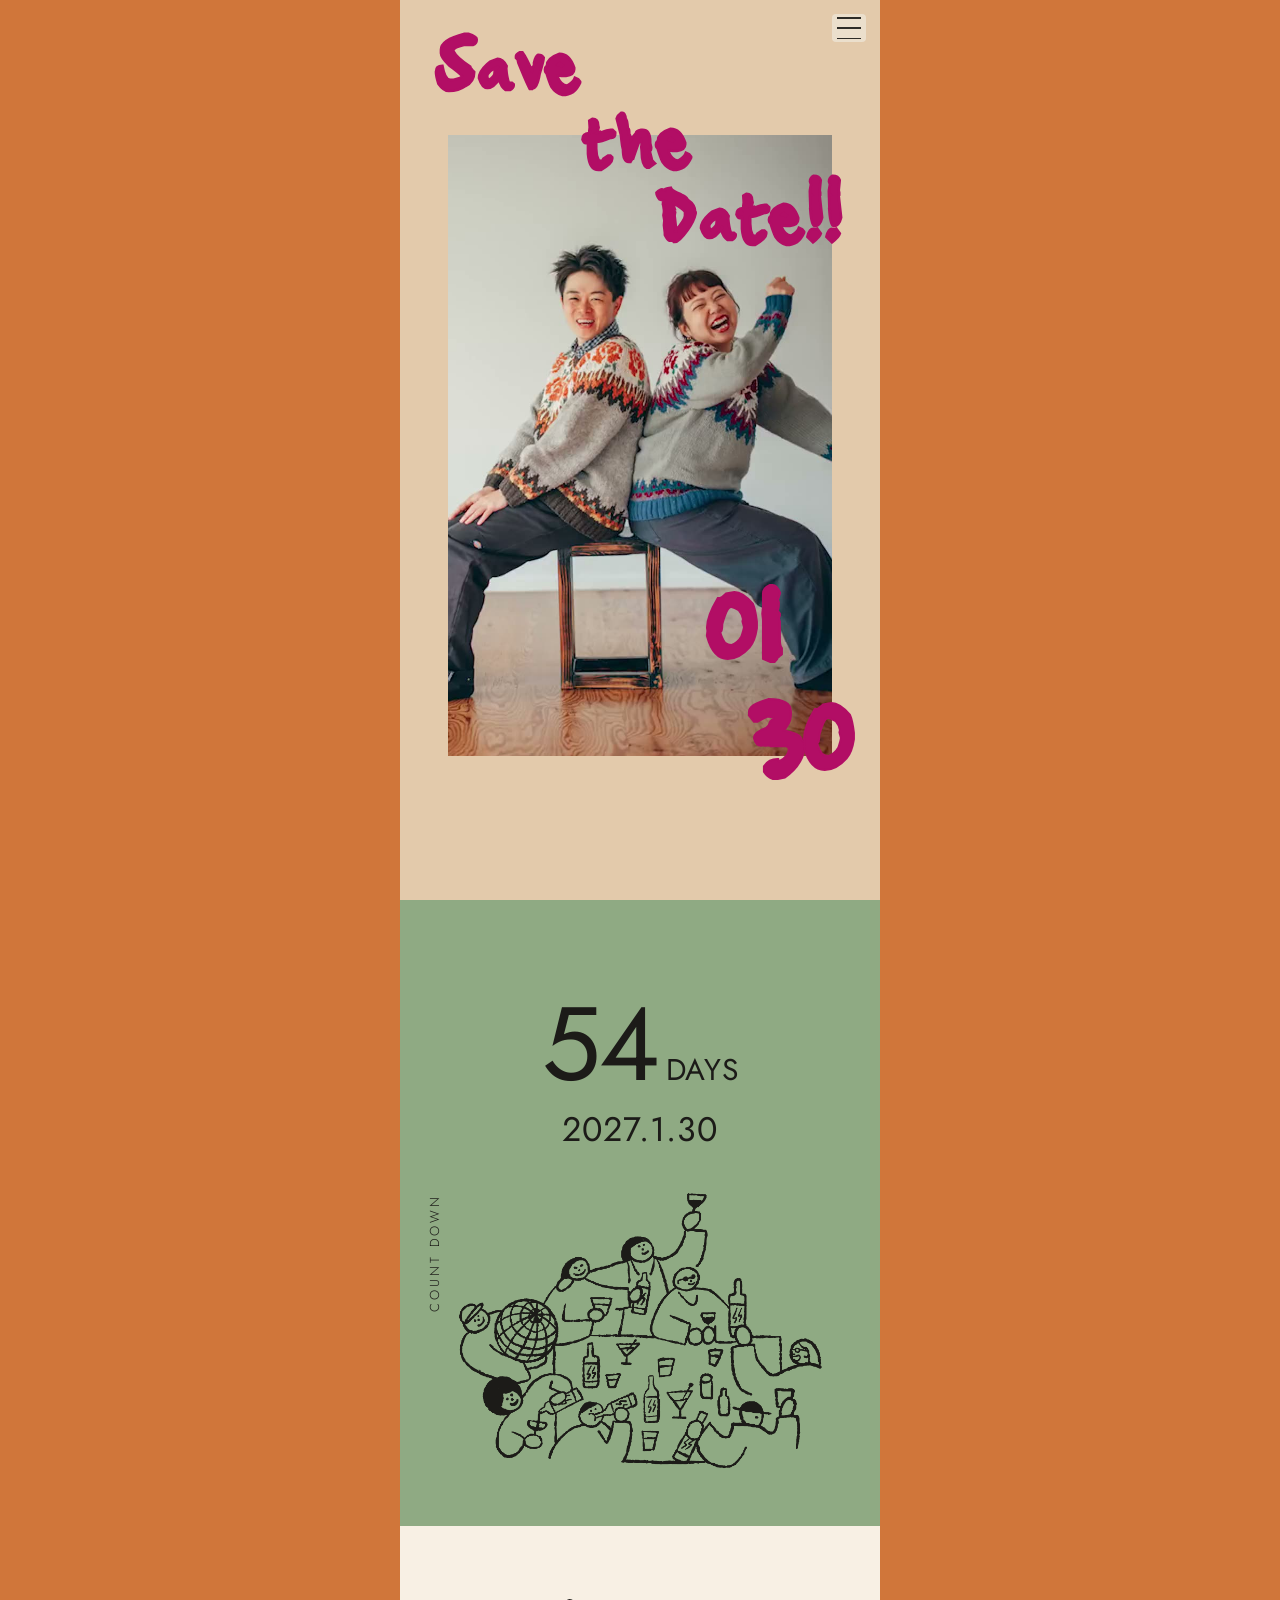
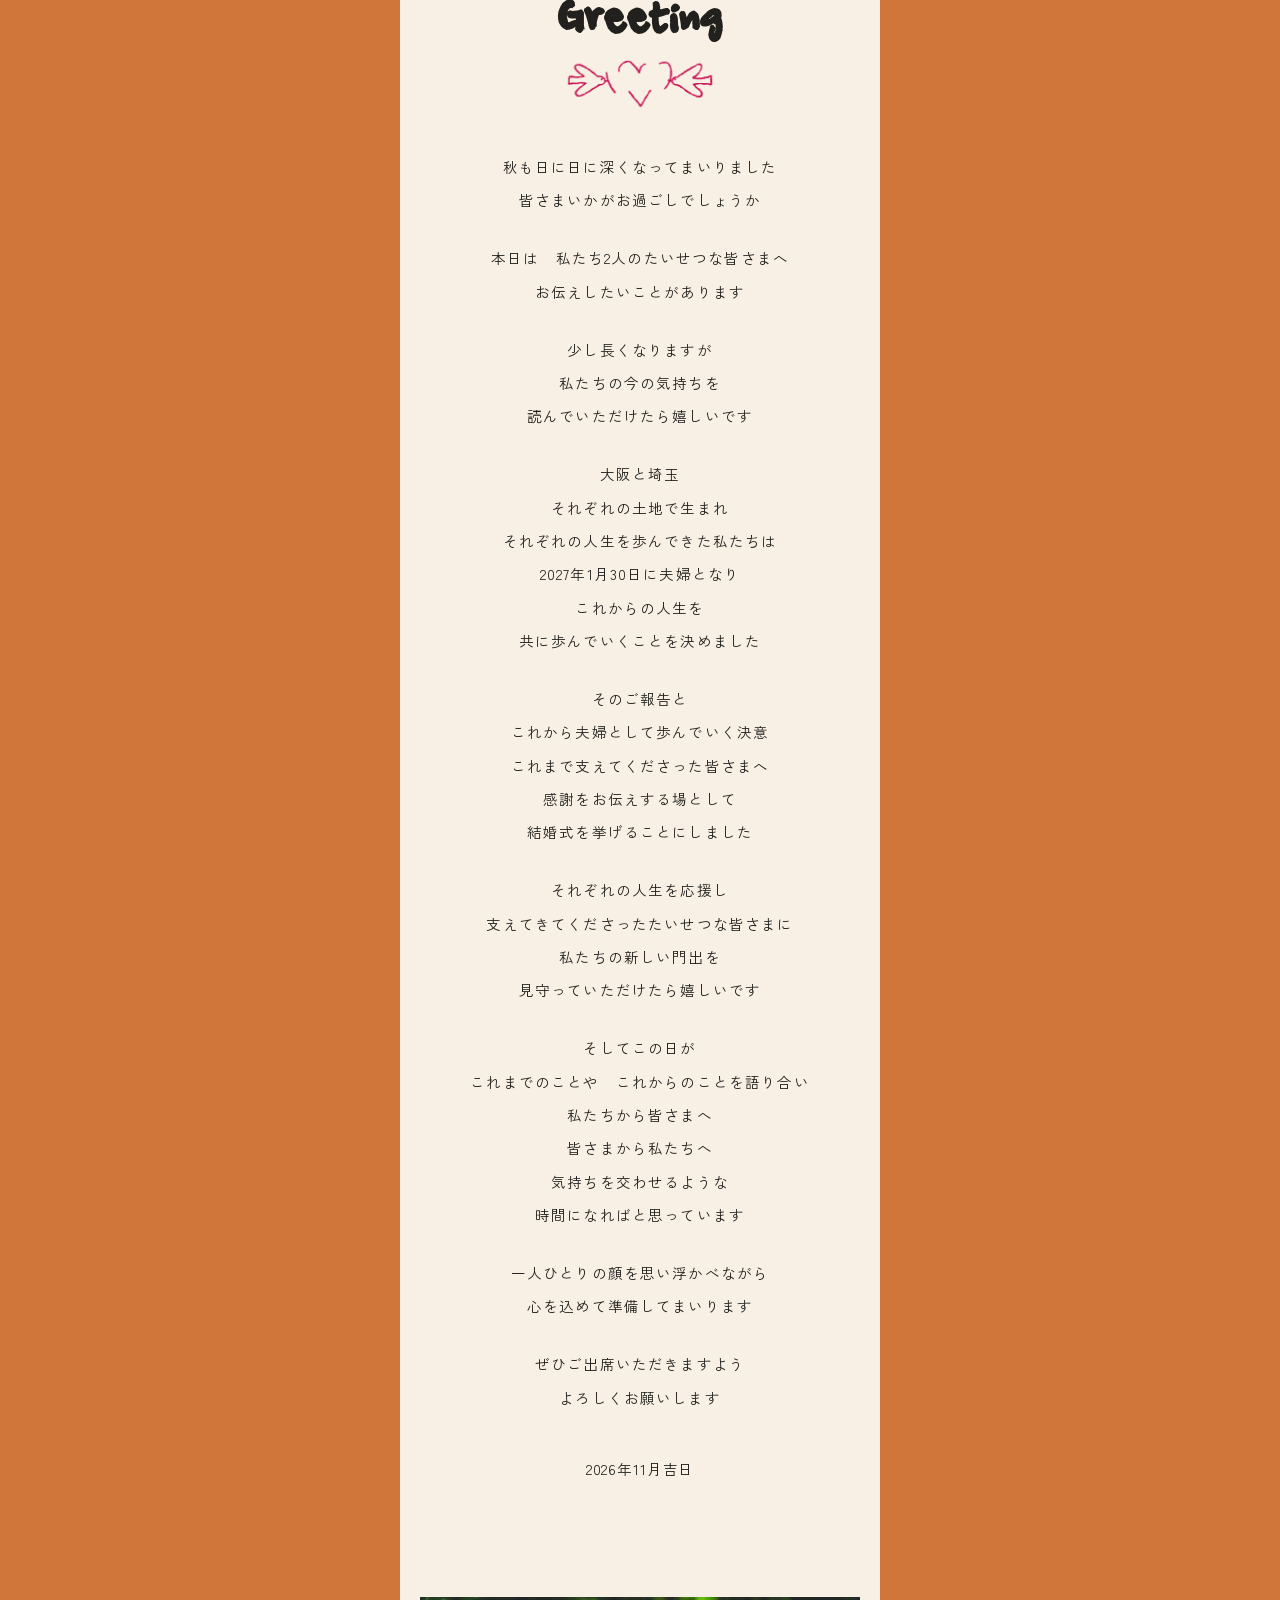
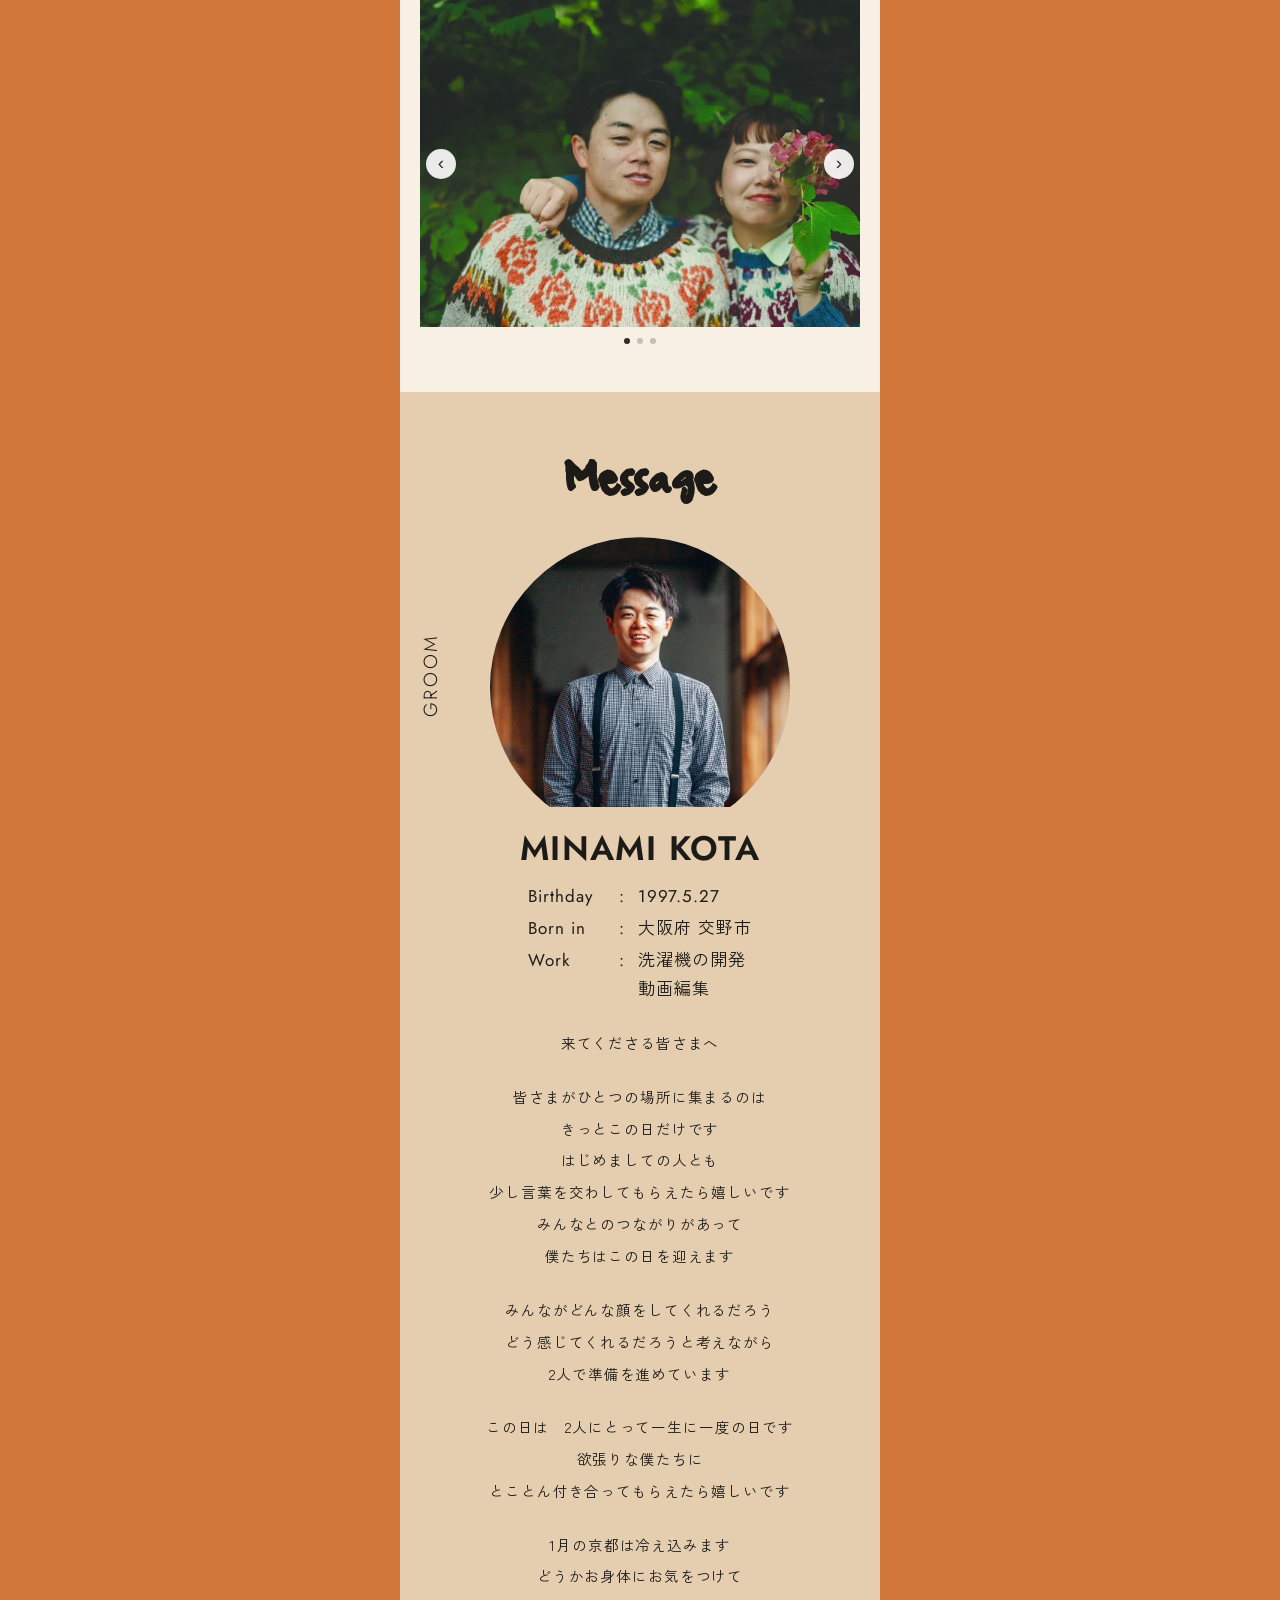
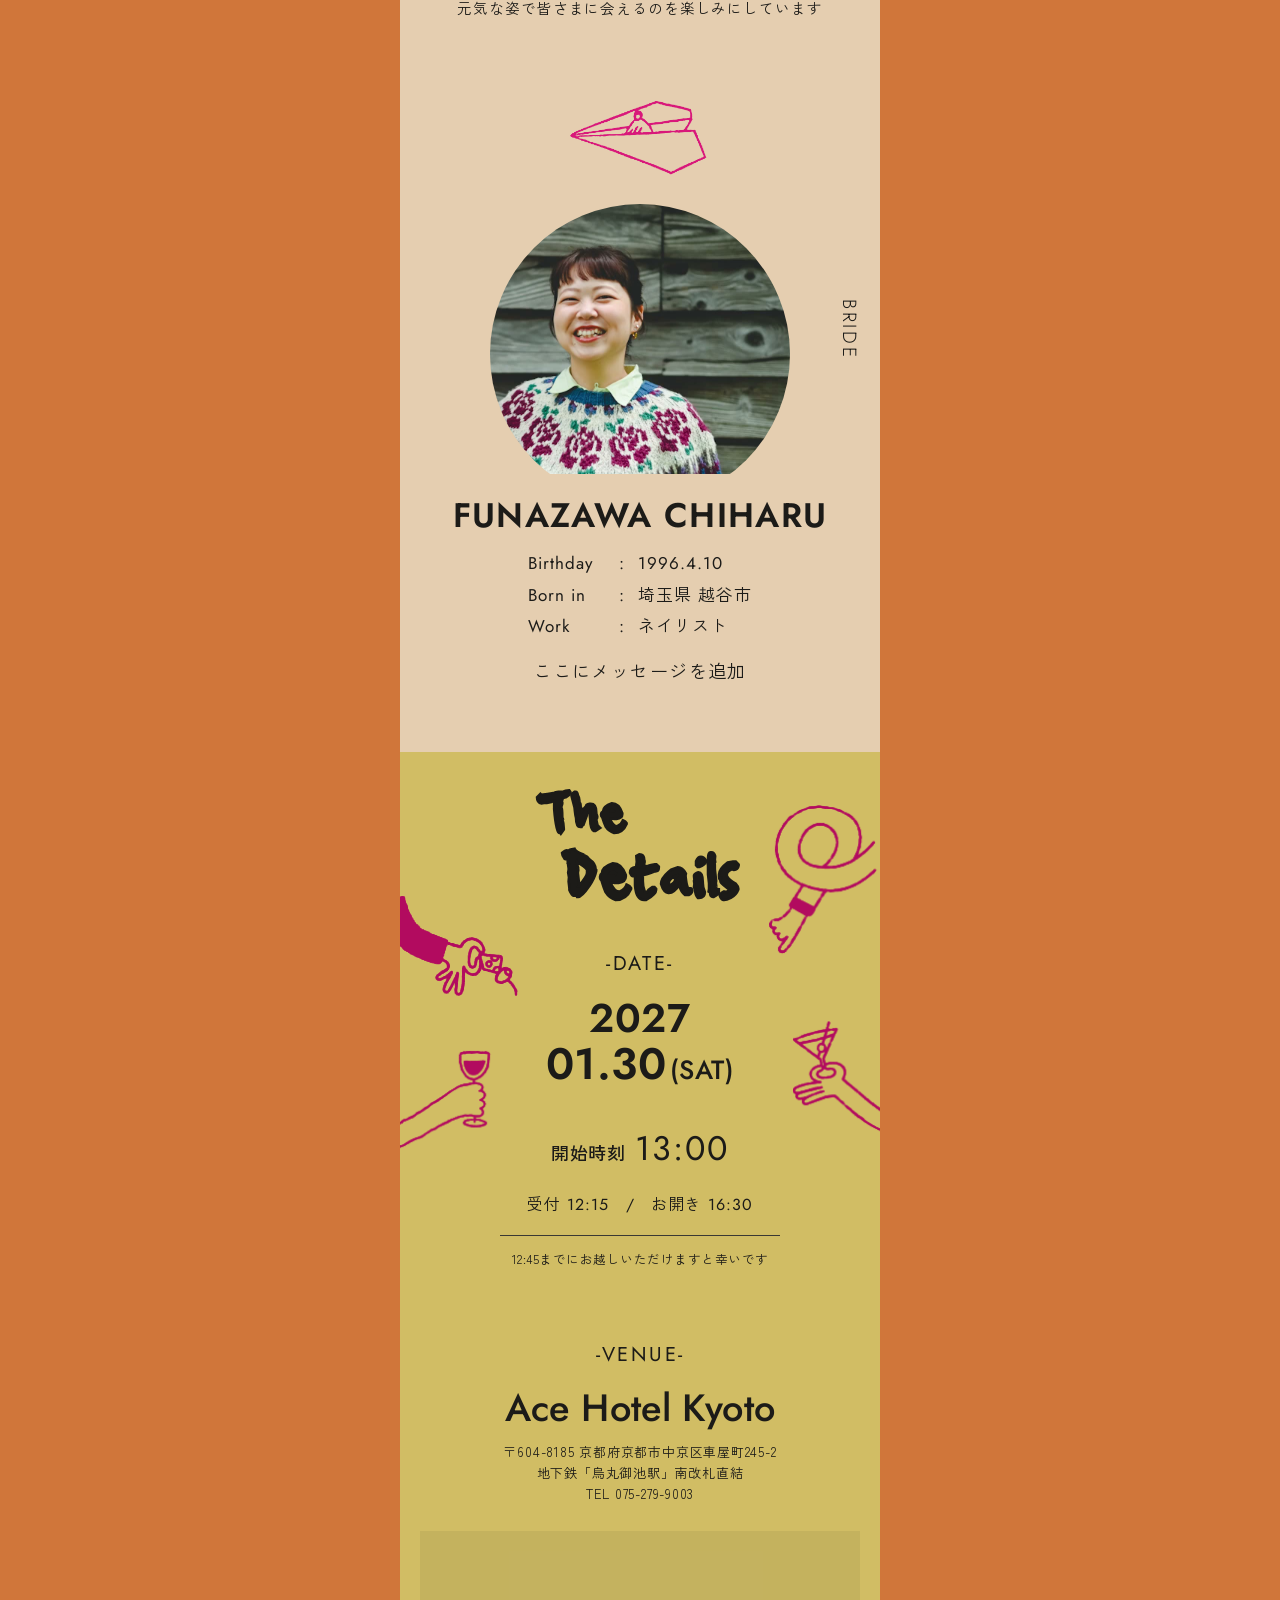
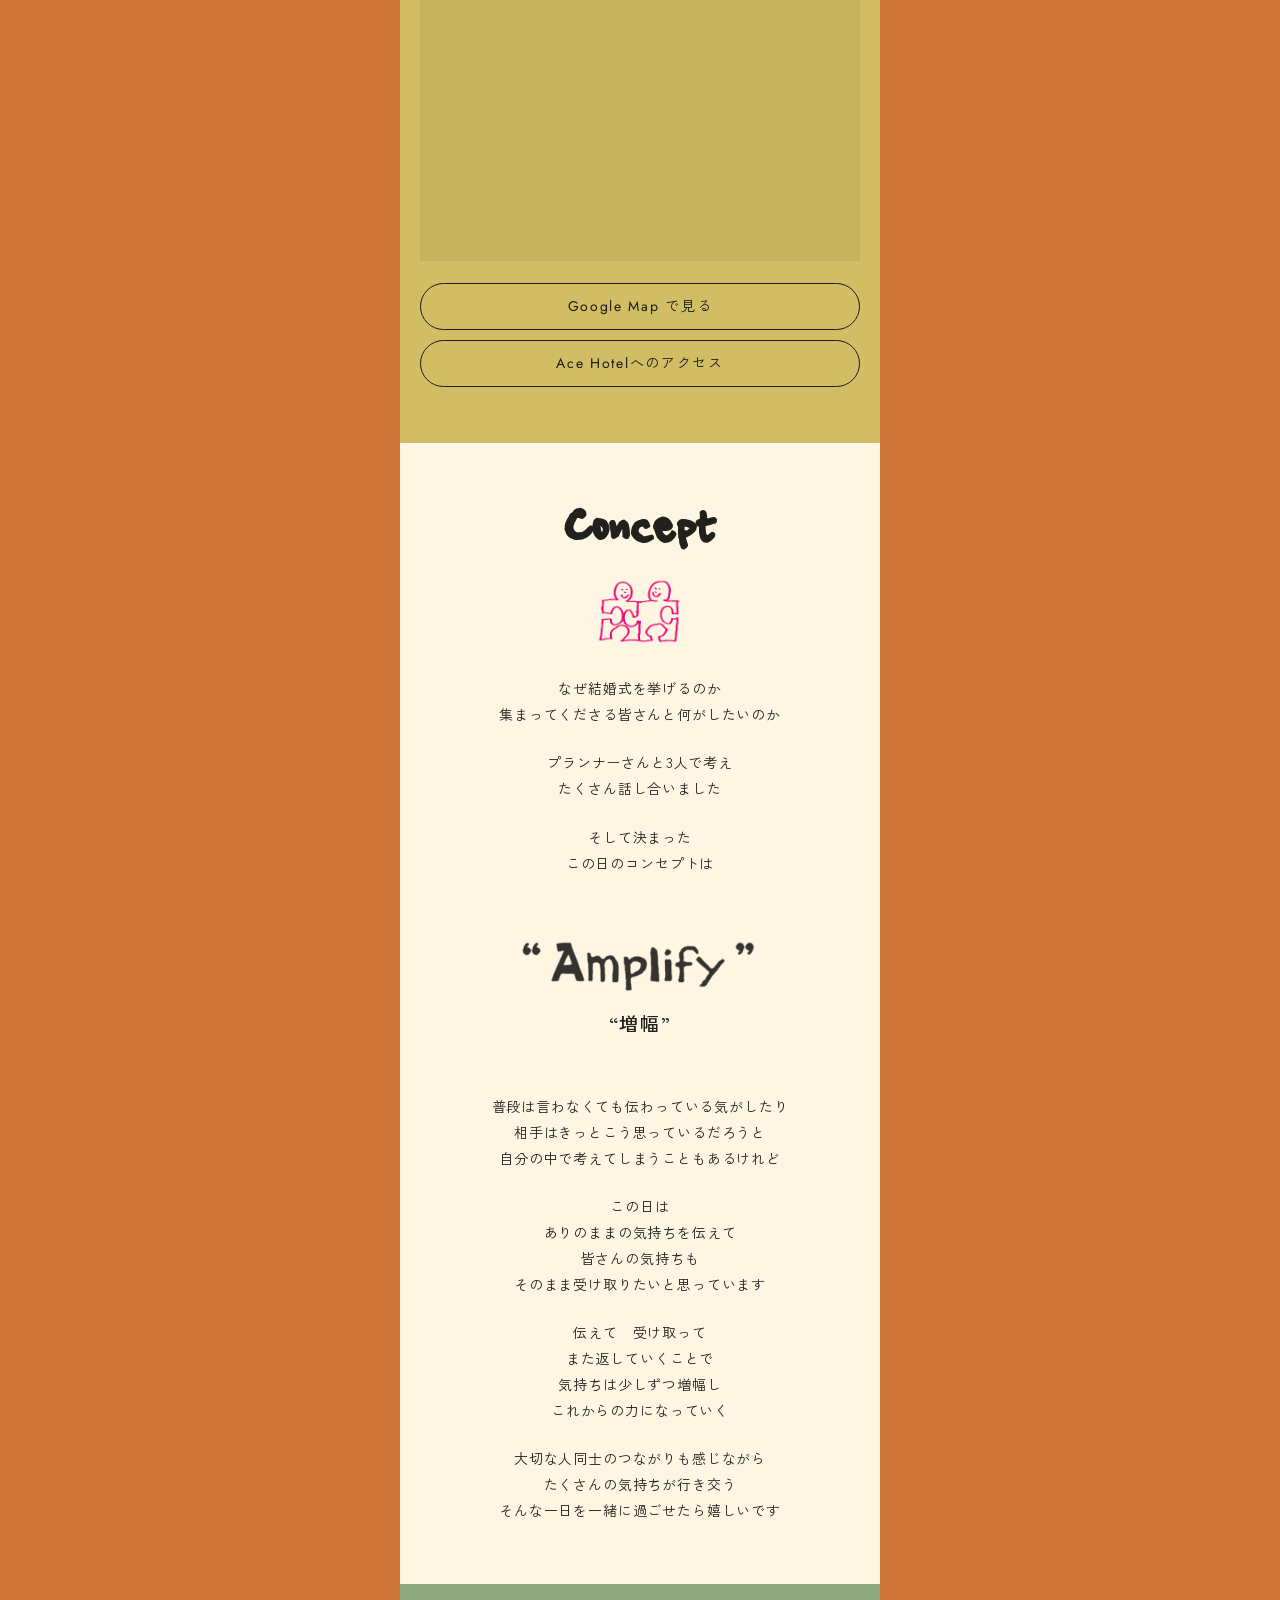
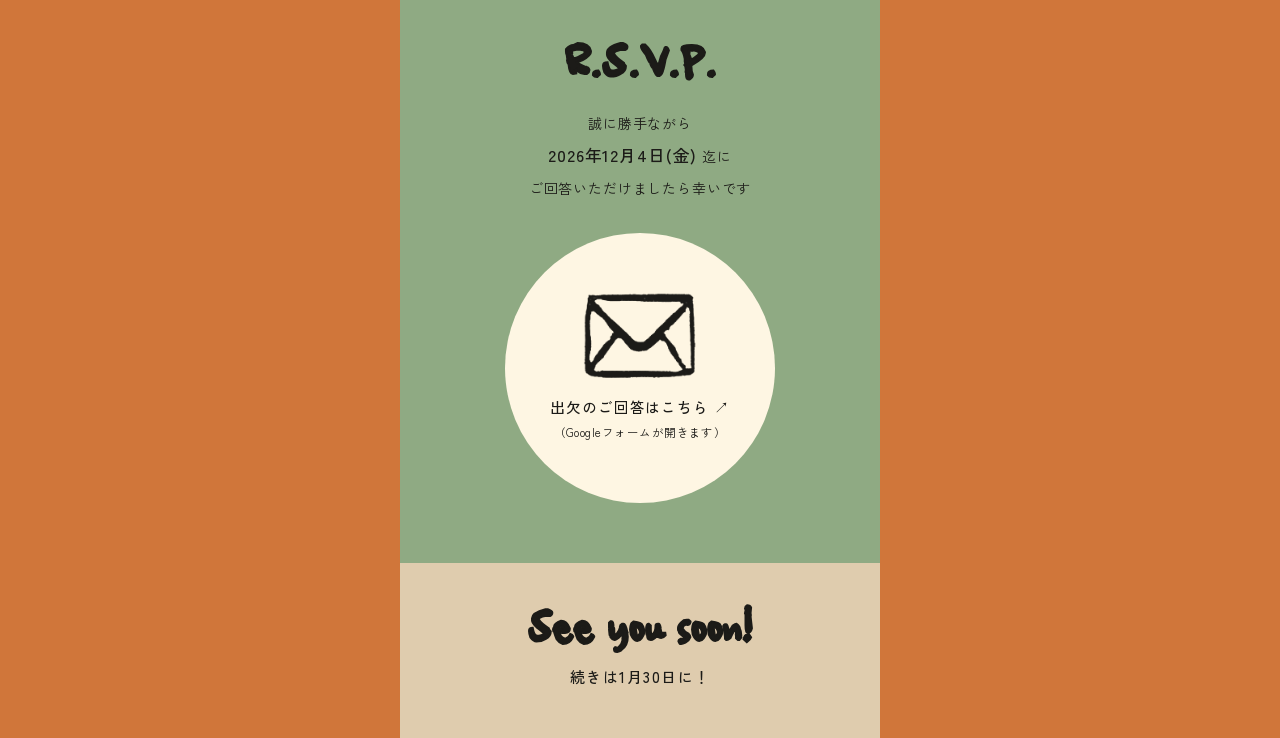
==== pattern4.html @ 4efb50ce "Add files via upload" ====
<!doctype html>
<html lang="ja">
  <head>
    <meta charset="UTF-8" />
    <meta name="viewport" content="width=device-width, initial-scale=1, viewport-fit=cover" />
    <meta name="theme-color" content="#E3CAAB" />
    <meta name="description" content="KOTA & CHIHARU wedding invitation" />
    <meta name="robots" content="noindex, nofollow" />
    <title>KOTA & CHIHARU — Wedding Invitation</title>

    <link rel="preconnect" href="https://fonts.googleapis.com" />
    <link rel="preconnect" href="https://fonts.gstatic.com" crossorigin />
    <link
      href="https://fonts.googleapis.com/css2?family=Jost:wght@300;400;600&family=Yomogi&family=Zen+Kaku+Gothic+New:wght@400;500&display=swap"
      rel="stylesheet"
    />
    <link rel="preload" as="font" type="font/ttf" href="assets/ampersand.ttf" crossorigin />
        <link rel="stylesheet" href="pattern4.css?v=p4e" />
    <script>document.documentElement.classList.add("js");</script>
  </head>

  <body>
    <button class="menu-toggle" type="button" aria-label="メニュー" aria-expanded="false" aria-controls="menu">
      <i></i><i></i><i></i>
    </button>

    <nav class="menu" id="menu" aria-label="メニュー" aria-hidden="true">
      <img class="menu__flower" src="assets/p2-art-purple.png" alt="" />
      <ul>
        <li><a href="#greeting">Greeting</a></li>
        <li><a href="#message">Message</a></li>
        <li><a href="#date">Date</a></li>
        <li><a href="#venue">Venue</a></li>
        <li><a href="#concept">Concept</a></li>
        <li><a href="#rsvp">RSVP</a></li>
      </ul>
    </nav>

    <main class="page">
      <!-- ===== トップ ===== -->
      <section class="hero" id="top" aria-label="ウェルカムページ">
        <div class="hero__video">
          <video autoplay muted loop playsinline preload="auto" poster="assets/hero-poster.jpg?v=20261109" aria-hidden="true">
            <source src="assets/hero.mp4?v=20261109" type="video/mp4" />
          </video>
        </div>
        <h1 class="std" aria-label="Save the Date">Save<span>the</span><span>Date!!</span></h1>
        <p class="hero__date" aria-label="1月30日"><span>01</span><span>30</span></p>
      </section>

      <!-- ===== カウントダウン ===== -->
      <section class="cd" id="countdown" aria-label="カウントダウン">
        <span class="cd__side" aria-hidden="true">COUNT DOWN</span>
        <div data-countdown="2027-01-30T13:00:00+09:00">
          <p class="cd__days"><b data-cd="d">--</b>DAYS</p>
          <p class="cd__date">2027.1.30</p>
          <p hidden><span data-cd="h"></span><span data-cd="m"></span><span data-cd="s"></span></p>
        </div>
        <img class="cd__art" src="assets/p4-party.png" alt="" />
      </section>

      <!-- ===== GREETING ===== -->
      <section class="greet" id="greeting">
        <h2 class="greet__title">Greeting</h2>
        <img class="greet__birds" src="assets/p4-birds.png" alt="" />
        <div class="greet__body text-center">
          <p data-reveal>
            秋も日に日に深くなってまいりました<br />
            皆さまいかがお過ごしでしょうか
          </p>

          <p data-reveal>
            本日は　私たち2人のたいせつな皆さまへ<br />
            お伝えしたいことがあります
          </p>

          <p data-reveal>
            少し長くなりますが<br />
            私たちの今の気持ちを<br />
            読んでいただけたら嬉しいです
          </p>

          <p data-reveal>
            大阪と埼玉<br />
            それぞれの土地で生まれ<br />
            それぞれの人生を歩んできた私たちは<br />
            2027年1月30日に夫婦となり<br />
            これからの人生を<br />
            共に歩んでいくことを決めました
          </p>

          <p data-reveal>
            そのご報告と<br />
            これから夫婦として歩んでいく決意<br />
            これまで支えてくださった皆さまへ<br />
            感謝をお伝えする場として<br />
            結婚式を挙げることにしました
          </p>

          <p data-reveal>
            それぞれの人生を応援し<br />
            支えてきてくださったたいせつな皆さまに<br />
            私たちの新しい門出を<br />
            見守っていただけたら嬉しいです
          </p>

          <p data-reveal>
            そしてこの日が<br />
            これまでのことや　これからのことを語り合い<br />
            私たちから皆さまへ<br />
            皆さまから私たちへ<br />
            気持ちを交わせるような<br />
            時間になればと思っています
          </p>


          <p data-reveal>
            一人ひとりの顔を思い浮かべながら<br />
            心を込めて準備してまいります
          </p>

          <p data-reveal>
            ぜひご出席いただきますよう<br />
            よろしくお願いします
          </p>

          <p class="greet__day" data-reveal>2026年11月吉日</p>
          <!-- 手書きの名前  assets/photos/signature.png を入れると、ここに出る(無ければ空いたまま) -->
          <div class="greet__sign" data-reveal>
            <img src="assets/photos/signature.png" alt="南 皓太　船澤 千春" onerror="this.remove()" />
          </div>
        </div>

        <!-- 写真  assets/photos/scene-1.jpg ~ scene-3.jpg を入れると自動で差し替わる -->
        <div class="gallery" data-gallery>
          <div class="gallery__track" tabindex="0" aria-label="写真">
            <figure class="photo" data-photo="assets/photos/scene-1.jpg" data-temp="assets/temp-scene-1.jpg" data-label="PHOTO 01"></figure>
            <figure class="photo" data-photo="assets/photos/scene-2.jpg" data-temp="assets/temp-scene-2.jpg" data-label="PHOTO 02"></figure>
            <figure class="photo" data-photo="assets/photos/scene-3.jpg" data-temp="assets/temp-scene-3.jpg" data-label="PHOTO 03"></figure>
          </div>
          <button class="gallery__nav gallery__nav--prev" type="button" aria-label="前の写真">‹</button>
          <button class="gallery__nav gallery__nav--next" type="button" aria-label="次の写真">›</button>
          <div class="gallery__dots" aria-hidden="true"></div>
      </section>

      <!-- ===== 2人のメッセージ(プロフィール) ===== -->
      <section class="profile" id="message">
        <h2 class="profile__title">Message</h2>
        <div class="prof prof--groom">
          <span class="prof__side" aria-hidden="true">GROOM</span>
          <!-- 写真  assets/photos/kota-solo.jpg を入れると自動で差し替わる -->
          <figure class="photo photo--dome" data-photo="assets/photos/kota-solo.jpg" data-temp="assets/temp-kota.jpg" data-label="KOTA" data-reveal></figure>
          <p class="prof__name" data-reveal>MINAMI KOTA</p>
          <dl class="prof__info" data-reveal>
              <div><dt>Birthday</dt><dd>1997.5.27</dd></div>
              <div><dt>Born in</dt><dd>大阪府 交野市</dd></div>
              <div><dt>Work</dt><dd>洗濯機の開発<br />動画編集</dd></div>
          </dl>
          <div class="prof__text">
            <p data-reveal>
              来てくださる皆さまへ
            </p>
            <p data-reveal>
              皆さまがひとつの場所に集まるのは<br />
              きっとこの日だけです<br />
              はじめましての人とも<br />
              少し言葉を交わしてもらえたら嬉しいです<br />
              みんなとのつながりがあって<br />
              僕たちはこの日を迎えます
            </p>
            <p data-reveal>
              みんながどんな顔をしてくれるだろう<br />
              どう感じてくれるだろうと考えながら<br />
              2人で準備を進めています
            </p>
            <p data-reveal>
              この日は　2人にとって一生に一度の日です<br />
              欲張りな僕たちに　とことん付き合ってもらえたら嬉しいです
            </p>
            <p data-reveal>
              1月の京都は冷え込みます<br />
              どうかお身体にお気をつけて<br />
              元気な姿で皆さまに会えるのを楽しみにしています
            </p>
          </div>
        </div>

        <div class="prof prof--bride">
          <img class="prof__plane" src="assets/p4-plane.png" alt="" />
          <span class="prof__side" aria-hidden="true">BRIDE</span>
          <!-- 写真  assets/photos/chiharu-solo.jpg を入れると自動で差し替わる -->
          <figure class="photo photo--dome" data-photo="assets/photos/chiharu-solo.jpg" data-temp="assets/temp-chiharu.jpg" data-label="CHIHARU" data-reveal></figure>
          <p class="prof__name" data-reveal>FUNAZAWA CHIHARU</p>
          <dl class="prof__info" data-reveal>
              <div><dt>Birthday</dt><dd>1996.4.10</dd></div>
              <div><dt>Born in</dt><dd>埼玉県 越谷市</dd></div>
              <div><dt>Work</dt><dd>ネイリスト</dd></div>
          </dl>
          <p class="prof__msg" data-reveal>ここにメッセージを追加</p>
        </div>
      </section>

      <!-- ===== DATE・VENUE(The Details) ===== -->
      <section class="details" id="date">
        <div class="details__top">
          <img class="details__hand details__hand--phone" src="assets/p5-hand-phone.png" alt="" />
          <img class="details__hand details__hand--ring" src="assets/p5-hand-ring.png" alt="" />
          <img class="details__hand details__hand--wine" src="assets/p5-hand-wine.png" alt="" />
          <img class="details__hand details__hand--martini" src="assets/p5-hand-martini.png" alt="" />

          <h2 class="details__title">The<span>Details</span></h2>

          <p class="details__label">-DATE-</p>
          <p class="details__year" data-reveal>2027</p>
          <p class="details__day" data-reveal>01.30<small>(SAT)</small></p>
          <p class="details__start" data-reveal><span>開始時刻</span>13:00</p>
          <p class="details__sub" data-reveal>受付 12:15　/　お開き 16:30</p>
          <p class="details__note" data-reveal>12:45までにお越しいただけますと幸いです</p>
        </div>

        <div class="details__venue" id="venue">
          <p class="details__label">-VENUE-</p>
          <p class="details__name" data-reveal>Ace Hotel Kyoto</p>
          <p class="details__addr" data-reveal>
            〒604-8185 京都府京都市中京区車屋町245-2<br />
            地下鉄「烏丸御池駅」南改札直結<br />
            TEL <a href="tel:075-279-9003">075-279-9003</a>
          </p>

          <div class="map">
            <iframe
              title="Ace Hotel 京都 の地図"
              src="https://maps.google.com/maps?q=ACE+HOTEL+KYOTO&hl=ja&z=16&output=embed"
              loading="lazy"
              referrerpolicy="no-referrer-when-downgrade"
              allowfullscreen
            ></iframe>
          </div>

          <div class="btn-col">
            <a class="btn" href="https://maps.google.com/?q=Ace+Hotel+Kyoto+245-2+Kurumayacho+Kyoto" target="_blank" rel="noreferrer">Google Map で見る</a>
            <a class="btn" href="https://jp.acehotel.com/kyoto/access/" target="_blank" rel="noreferrer">Ace Hotelへのアクセス</a>
          </div>
        </div>
      </section>

      <!-- ===== CONCEPT ===== -->
      <section class="concept2" id="concept">
        <h2 class="concept2__title">Concept</h2>
        <img class="concept2__art" src="assets/p7-concept-art.png" alt="" />

        <div class="concept2__copy">
            <p data-reveal>
              なぜ結婚式を挙げるのか<br />
              集まってくださる皆さんと何がしたいのか
            </p>
            <p data-reveal>
              プランナーさんと3人で考え<br />
              たくさん話し合いました
            </p>
            <p data-reveal>
              そして決まった<br />
              この日のコンセプトは
            </p>
        </div>

        <p class="concept2__word" data-reveal><img src="assets/p8-amplify.png" alt="“ Amplify ”" /></p>
        <p class="concept2__ja" data-reveal>“増幅”</p>

        <div class="concept2__copy">
            <p data-reveal>
              普段は言わなくても伝わっている気がしたり<br />
              相手はきっとこう思っているだろうと<br />
              自分の中で考えてしまうこともあるけれど
            </p>
            <p data-reveal>
              この日は<br />
              ありのままの気持ちを伝えて<br />
              皆さんの気持ちも<br />
              そのまま受け取りたいと思っています
            </p>
            <p data-reveal>
              伝えて　受け取って<br />
              また返していくことで<br />
              気持ちは少しずつ増幅し<br />
              これからの力になっていく
            </p>
            <p data-reveal>
              大切な人同士のつながりも感じながら<br />
              たくさんの気持ちが行き交う<br />
              そんな一日を一緒に過ごせたら嬉しいです
            </p>
        </div>
      </section>

      <!-- ===== RSVP ===== -->
      <section class="rsvp2" id="rsvp">
        <h2 class="rsvp2__title">R.S.V.P.</h2>
        <p class="rsvp2__text" data-reveal>
          誠に勝手ながら<br />
          <strong>2026年12月4日(金)</strong> 迄に<br />
          ご回答いただけましたら幸いです
        </p>
        <a class="rsvp2__circle" href="https://docs.google.com/forms/d/e/1FAIpQLSceiTQsxJZ82voAGPiXna4xVJws0h0hSaHaPVi6BQx3CBKglg/viewform" target="_blank" rel="noreferrer" data-reveal>
          <img class="rsvp2__mail" src="assets/p8-mail.png" alt="" />
          <span class="rsvp2__go">出欠のご回答はこちら ↗</span>
          <span class="rsvp2__small">（Googleフォームが開きます）</span>
        </a>
      </section>

      <footer class="soon">
        <p class="soon__title">See you soon!</p>
        <p class="soon__text">続きは1月30日に！</p>
      </footer>
    </main>

    <script src="script.js?v=20261102d"></script>
  </body>
</html>
---- pattern4.css ----
@font-face {
  font-family: "Ampersand";
  src: url("assets/ampersand.ttf") format("truetype");
  font-display: swap;
  unicode-range: U+0020-007E;
}

:root {
  --paper: #F8F0E4;
  --peach: #F2CDAE;
  --burnt: #A85524;
  --beige: #D0763A;
  --terra: #D0763A;
  --ink: #2E2C27;
  --sub: #55504A;
  --line: #2E2C27;
  --accent: #D0763A;
  --display: "Ampersand", "Yomogi", sans-serif;
  --title: "Ampersand", "Yomogi", sans-serif;
  --body: "Ampersand", "Yomogi", "Hiragino Maru Gothic ProN", "Yu Gothic", sans-serif;
  --narrow: "Ampersand", "Yomogi", sans-serif;
  --gutter: 20px;
}

* { box-sizing: border-box; }
html { scroll-behavior: smooth; -webkit-text-size-adjust: 100%; }

body {
  margin: 0;
  background: var(--beige);
  color: var(--ink);
  font-family: var(--body);
  font-size: 14px;
  line-height: 2;
  letter-spacing: .04em;
  overflow-x: hidden;
  -webkit-font-smoothing: antialiased;
}

body.menu-open { overflow: hidden; }

/* スマホ幅の1カラムで作り、PCでは中央に置く */
.page {
  position: relative;
  width: 100%;
  max-width: 480px;
  margin: 0 auto;
  background: var(--paper);
  container-type: inline-size;
  overflow: hidden;
}

h1, h2, h3, p, dl, dd, figure { margin: 0; }
img, video, iframe { display: block; max-width: 100%; }
a { color: inherit; }

.text-center { text-align: center; }
.text-center p + p { margin-top: 1.9em; }

/* ==========================================================
   メニュー
   ========================================================== */

.menu-toggle {
  position: fixed;
  top: max(14px, env(safe-area-inset-top));
  right: max(14px, calc(50% - 240px + 14px));
  z-index: 60;
  width: 34px;
  height: 28px;
  padding: 3px 5px;
  display: grid;
  align-content: space-between;
  border: 0;
  border-radius: 4px;
  background: rgba(243, 240, 231, .55);
  cursor: pointer;
}

.menu-toggle i {
  display: block;
  height: 1.5px;
  background: var(--ink);
  transition: transform .3s ease, opacity .2s ease;
}

body.menu-open .menu-toggle i:nth-child(1) { transform: translateY(9.5px) rotate(45deg); }
body.menu-open .menu-toggle i:nth-child(2) { opacity: 0; }
body.menu-open .menu-toggle i:nth-child(3) { transform: translateY(-9.5px) rotate(-45deg); }

.menu {
  position: fixed;
  inset: 0;
  z-index: 50;
  display: grid;
  place-items: center;
  background: var(--paper);
  opacity: 0;
  visibility: hidden;
  transition: opacity .3s ease, visibility .3s;
  overflow: hidden;
}

body.menu-open .menu { opacity: 1; visibility: visible; }

.menu ul { margin: 0; padding: 0; list-style: none; text-align: center; }
.menu a {
  display: block;
  padding: .32em 1em;
  font-family: var(--title);
  font-size: 25px;
  letter-spacing: .03em;
  text-decoration: none;
}

.menu__flower {
  position: absolute;
  left: -30px;
  bottom: -20px;
  width: 170px;
  pointer-events: none;
}

/* ==========================================================
   トップ
   ========================================================== */

.hero {
  position: relative;
  --h: clamp(540px, 100svh, 960px);
  height: var(--h);
  overflow: hidden;
  background: var(--beige);
}

.hero__art {
  position: absolute;
  inset: 0;
  width: 100%;
  height: 100%;
  object-fit: cover;
  object-position: center;
}

.hero__video {
  position: absolute;
  top: 15%;
  left: 50%;
  height: calc(var(--h) * .69);
  width: min(80cqw, calc(var(--h) * .69 * .66));
  transform: translateX(-50%);
  overflow: hidden;
  background: #9fa79a url("assets/hero-poster.jpg?v=20261102d") center / cover;
}

.hero__video video {
  width: 100%;
  height: 100%;
  object-fit: cover;
}

.hero__title {
  position: absolute;
  top: max(2.4%, env(safe-area-inset-top));
  left: 5cqw;
  font-family: var(--display);
  font-size: min(13cqw, calc(var(--h) * .06), 72px);
  font-weight: 400;
  line-height: 1.04;
  letter-spacing: .01em;
}

.hero__date {
  position: absolute;
  right: 4cqw;
  bottom: 8.5%;
  font-family: var(--display);
  font-size: min(26cqw, 124px);
  line-height: .92;
  text-align: right;
  letter-spacing: -.01em;
  text-shadow: 0 0 14px rgba(243, 240, 231, .5);
}

.hero__side {
  position: absolute;
  left: 3cqw;
  bottom: 11%;
  font-family: var(--narrow);
  font-size: 11.5px;
  line-height: 1.5;
  letter-spacing: .14em;
  white-space: nowrap;
  writing-mode: vertical-rl;
  text-orientation: sideways;
  transform: rotate(180deg);
}

.hero__names {
  position: absolute;
  left: 5cqw;
  bottom: 2.2%;
  font-family: var(--title);
  font-size: min(5.2cqw, 24px);
  letter-spacing: .08em;
  white-space: nowrap;
}

.hero__names i { font-style: normal; font-size: .8em; padding: 0 .15em; }

.hero__scroll {
  position: absolute;
  right: 5cqw;
  bottom: 2.6%;
  font-family: var(--narrow);
  font-size: 12px;
  letter-spacing: .24em;
  text-decoration: none;
}

/* ==========================================================
   カウントダウン
   ========================================================== */

.countdown {
  position: relative;
  padding: 44px 38px;
  background: var(--paper);
}

.countdown__box {
  padding: 22px 12px 18px;
  border: 1px solid var(--line);
  text-align: center;
}

.countdown__days {
  font-family: var(--title);
  font-size: 22px;
  line-height: 1.1;
}

.countdown__days b {
  font-family: var(--display);
  font-size: 64px;
  font-weight: 400;
  font-variant-numeric: lining-nums;
}

.countdown__time {
  display: flex;
  justify-content: center;
  gap: 18px;
  margin-top: 10px;
  padding-bottom: 14px;
  border-bottom: 1px solid var(--line);
  font-family: var(--title);
  font-size: 13px;
}

.countdown__time b {
  font-family: var(--display);
  font-size: 23px;
  font-weight: 400;
  display: inline-block;
  min-width: 1.15em;
}

.countdown__date {
  margin-top: 12px;
  font-family: var(--display);
  font-size: 21px;
  line-height: 1.3;
}

.countdown__side {
  position: absolute;
  top: 50%;
  font-family: var(--narrow);
  font-size: 11px;
  letter-spacing: .14em;
  writing-mode: vertical-rl;
  white-space: nowrap;
  transform: translateY(-50%);
}

.countdown__side--l { left: 14px; transform: translateY(-50%) rotate(180deg); }
.countdown__side--r { right: 14px; }

/* ==========================================================
   セクションと枠
   ========================================================== */

.sec {
  position: relative;
  padding: 48px var(--gutter);
  overflow: hidden;
  background: var(--paper);
}

.sec--tight { padding-top: 0; }
.sec--beige { background: var(--beige); }

.sec--terra {
  background: var(--terra);
  color: #fff;
}

.frame { border: 1px solid var(--line); }
.frame--light { border-color: rgba(255, 255, 255, .85); }

.frame__title {
  padding: 14px 8px;
  border-bottom: 1px solid currentColor;
  font-family: var(--title);
  font-size: 30px;
  font-weight: 400;
  line-height: 1.25;
  letter-spacing: .02em;
  text-align: center;
}

.frame--light .frame__title { border-color: rgba(255, 255, 255, .85); }

.frame__title--sm {
  padding: 9px 8px;
  font-size: 17px;
}

.frame--beigehead .frame__title { background: var(--beige); }

.frame__body { padding: 28px 14px 28px; }

.frame__note {
  margin: 0 14px;
  padding: 12px 0 14px;
  border-top: 1px solid rgba(28, 27, 24, .35);
  font-size: 13px;
  text-align: center;
}

.head {
  position: relative;
  margin-bottom: 24px;
  text-align: center;
}

.head__title {
  font-family: var(--title);
  font-size: 34px;
  font-weight: 400;
  line-height: 1.2;
  letter-spacing: .02em;
}

.head__flower {
  position: absolute;
  top: -30px;
  right: 8px;
  width: 78px;
}

/* 長い一文が折り返すときも文節で切れるように */
.text-center p, .frame__note, .venue__address {
  word-break: auto-phrase;
  overflow-wrap: anywhere;
  text-wrap: balance;
}

/* ==========================================================
   写真(data-photo のファイルを入れると自動で差し替わる)
   ========================================================== */

.photo {
  position: relative;
  overflow: hidden;
  background: rgba(28, 27, 24, .07);
  background-position: center;
  background-size: cover;
}

.photo:not(.has-img)::after {
  content: attr(data-label);
  position: absolute;
  inset: 0;
  display: grid;
  place-items: center;
  color: var(--sub);
  font-family: var(--narrow);
  font-size: 13px;
  letter-spacing: .2em;
}

.photo--wide {
  aspect-ratio: 3 / 2;
  margin-top: 22px;
  border-radius: 999px 999px 0 0;
}

.photo--dome {
  --d: min(74cqw, 300px);
  width: var(--d);
  height: calc(var(--d) * .9);
  margin: 0 auto;
  clip-path: circle(calc(var(--d) / 2) at 50% calc(var(--d) / 2));
}

.gallery {
  position: relative;
  margin: 34px 0 0;
}

.gallery__track {
  display: flex;
  overflow-x: auto;
  scroll-snap-type: x mandatory;
  scrollbar-width: none;
  -webkit-overflow-scrolling: touch;
}

.gallery__track::-webkit-scrollbar { display: none; }

.gallery .photo {
  flex: 0 0 100%;
  aspect-ratio: 4 / 3;
  scroll-snap-align: center;
}

.gallery .photo:not(.has-img)::after { color: #fff; }

.gallery__nav {
  position: absolute;
  top: calc(50% - 22px);
  width: 30px;
  height: 30px;
  padding: 0 0 3px;
  border: 0;
  border-radius: 50%;
  background: rgba(255, 255, 255, .9);
  color: var(--ink);
  font-size: 19px;
  line-height: 1;
  cursor: pointer;
}

.gallery__nav--prev { left: 6px; }
.gallery__nav--next { right: 6px; }

.gallery__dots {
  display: flex;
  justify-content: center;
  gap: 7px;
  margin-top: 11px;
}

.gallery__dots i {
  width: 6px;
  height: 6px;
  border-radius: 50%;
  background: rgba(255, 255, 255, .45);
  transition: background .2s;
}

.gallery__dots i.is-on { background: #fff; }

/* ==========================================================
   各セクション
   ========================================================== */

.sign {
  margin-top: 2.6em !important;
  font-size: 15px;
  letter-spacing: .12em;
}

.sign span { display: inline-block; width: 2em; }

.bigdate {
  font-family: var(--display);
  font-size: min(15cqw, 62px);
  line-height: 1.1;
  text-align: center;
}

.bigdate__day {
  margin-bottom: 24px;
  font-family: var(--narrow);
  font-size: 14px;
  letter-spacing: .3em;
  text-align: center;
}

.timeline { padding: 8px 14px 4px; }

.timeline div {
  display: flex;
  justify-content: center;
  align-items: baseline;
  gap: 12px;
  padding: 2px 0;
}

.timeline dt { font-size: 13px; }

.timeline dd {
  font-family: var(--title);
  font-size: 19px;
}

.timeline__main dd { font-size: 31px; line-height: 1.4; }

.venue__name {
  font-family: var(--title);
  font-size: 24px;
  line-height: 1.4;
}

.venue__address {
  margin-top: 8px !important;
  font-size: 12.5px;
  line-height: 1.9;
}

.venue__address a { text-decoration: none; }

.map {
  margin-top: 16px;
  aspect-ratio: 4 / 3;
  background: rgba(28, 27, 24, .07);
}

.map iframe { width: 100%; height: 100%; border: 0; }

.btn-col {
  display: grid;
  gap: 10px;
  margin-top: 22px;
}

.btn {
  display: block;
  padding: 12px 14px;
  border: 1px solid var(--line);
  border-radius: 999px;
  font-size: 13.5px;
  line-height: 1.5;
  letter-spacing: .08em;
  text-align: center;
  text-decoration: none;
}

.btn--white { border-color: #fff; background: #fff; color: var(--terra); font-weight: 500; }

.arch {
  display: grid;
  place-items: center;
  width: min(76cqw, 310px);
  aspect-ratio: 1 / .76;
  margin: 0 auto 28px;
  padding: 28px 16px 16px;
  border-radius: 50% 50% 8% 8% / 62% 62% 8% 8%;
  background: var(--paper);
  color: var(--accent);
  font-size: 16.5px;
  line-height: 2;
  text-align: center;
}

.concept__side {
  position: absolute;
  top: 26px;
  left: 9px;
  font-family: var(--narrow);
  font-size: 11px;
  letter-spacing: .16em;
  writing-mode: vertical-rl;
  transform: rotate(180deg);
}

.concept__copy { position: relative; z-index: 1; }

.concept__flower {
  position: absolute;
  top: 66px;
  right: 2px;
  width: 74px;
  opacity: .95;
}

.person + .person { margin-top: 46px; }

.person__name {
  position: relative;
  min-height: 92px;
  margin-top: 18px;
  text-align: center;
}

.person__flower {
  position: absolute;
  top: -10px;
  left: -4px;
  width: 66px;
}

.person--flip .person__flower { left: auto; right: -4px; }

.person__role {
  font-family: var(--narrow);
  font-size: 13px;
  line-height: 1.6;
  letter-spacing: .2em;
}

.person__en {
  font-family: var(--title);
  font-size: 21px;
  line-height: 1.3;
  letter-spacing: .08em;
}

.person__text { margin-top: 18px; }

.rsvp__title {
  margin-bottom: 20px;
  font-family: var(--title);
  font-size: 40px;
  font-weight: 400;
  line-height: 1.2;
  letter-spacing: .08em;
  text-align: center;
}

.rsvp__flower {
  position: absolute;
  top: 14px;
  right: 12px;
  width: 70px;
}

.sec--terra strong { font-weight: 500; font-size: 1.2em; text-decoration: underline; text-underline-offset: .28em; }

.footer {
  padding: 44px 16px 40px;
  background: var(--paper);
  text-align: center;
}

.footer__thanks {
  font-family: var(--display);
  font-size: 46px;
  line-height: 1.2;
}

.footer__small {
  margin-top: 6px;
  font-family: var(--narrow);
  font-size: 12px;
  letter-spacing: .18em;
}

/* ==========================================================
   ふわっと出す動き
   ========================================================== */

.js [data-reveal] {
  opacity: 0;
  transform: translateY(14px);
  transition: opacity .8s ease, transform .8s ease;
}

.js [data-reveal].is-in {
  opacity: 1;
  transform: none;
}

@media (prefers-reduced-motion: reduce) {
  html { scroll-behavior: auto; }
  .js [data-reveal] { opacity: 1; transform: none; transition: none; }
}

/* ==========================================================
   パターン3:オレンジと、その濃淡でつなぐ配色(文字はロゴの色)
   ========================================================== */

body { background: var(--terra); font-size: 15px; }

.menu { background: var(--terra); }

.hero__title { font-size: min(14cqw, calc(var(--h) * .06), 72px); }
.hero__date { text-shadow: none; font-size: min(28cqw, 132px); }
.hero__side { font-size: 12.5px; letter-spacing: .08em; }

/* 線の花と文字が重なっても読めるように、文字のまわりをオレンジでふちどる */
.hero__title, .hero__date, .hero__names, .hero__scroll, .hero__side {
  paint-order: stroke fill;
  -webkit-text-stroke: 6px var(--terra);
}
.hero__side, .hero__scroll { -webkit-text-stroke-width: 4px; }
.hero__scroll { font-size: 13px; }

/* カウントダウン:淡いオレンジ */
.countdown { background: var(--peach); }
.countdown__days b { color: var(--burnt); }

/* 挨拶:生成り、見出しの帯をオレンジに */
#greeting { background: var(--paper); }
#greeting .frame__title { background: var(--terra); }
.gallery .photo:not(.has-img)::after { color: var(--sub); }
.gallery__dots i { background: rgba(46, 44, 39, .25); }
.gallery__dots i.is-on { background: var(--ink); }

/* 2人のメッセージ:オレンジ地に直接のせて、白い面をなくす */
#message { background: var(--terra); }
#message .person__text { font-size: 16px; }
#message .photo--dome { background-color: var(--peach); }

/* 日付:淡いオレンジに生成りの札 */
#date { background: var(--peach); }
#date .frame { background: var(--paper); }
#date .frame__title { background: var(--terra); }

/* 会場:生成り、見出しの帯をオレンジに */
#venue { background: var(--peach); padding-top: 0; }
#venue .frame { background: var(--paper); }
.frame--beigehead .frame__title { background: var(--terra); }
.venue__name { font-size: 30px; }
.venue__address { font-size: 13.5px; }

/* コンセプト:濃いオレンジに生成りの文字、線の花も生成りに */
.sec--beige { background: var(--burnt); color: var(--paper); }
.arch { background: var(--peach); color: var(--ink); font-size: 19px; }
.concept__flower { filter: brightness(0) invert(.96); }

/* 出欠:オレンジ。ボタンだけロゴの文字色で締める */
.sec--terra { color: var(--ink); }
.btn--white { border-color: var(--ink); background: var(--ink); color: var(--paper); }

.footer { background: var(--peach); }

/* 色の面にのる細い日本語を、少しだけ太らせて読みやすく */
#message .person__text p, .sec--terra p, .sec--beige .concept__copy p, .arch p {
  -webkit-text-stroke: .3px currentColor;
}

/* ==========================================================
   パターン4:見本画像に合わせたトップ・カウントダウン・挨拶・プロフィール
   (ここに無いセクションはパターン3のまま)
   ========================================================== */

:root {
  --std-bg: #E3CAAB;
  --pink: #B20E65;
  --green: #8FAA83;
  --cream: #F3F0E7;
  --prof-bg: #E5CEB0;
  --geo: "Jost", "Zen Kaku Gothic New", sans-serif;
  --jp: "Zen Kaku Gothic New", "Hiragino Sans", "Yu Gothic", sans-serif;
}

/* トップ:ベージュ地、花はなし。Save the Date と日付をピンクで */
.hero { background: var(--std-bg); }

.std {
  position: absolute;
  top: max(3.6%, env(safe-area-inset-top));
  left: 7cqw;
  z-index: 2;
  color: var(--pink);
  font-family: "Ampersand", sans-serif;
  font-size: min(19cqw, calc(var(--h) * .085), 92px);
  font-weight: 400;
  line-height: .98;
  letter-spacing: .01em;
}

.std span { display: block; margin-left: 31cqw; }
.std span + span { margin-left: 47cqw; white-space: nowrap; }

.hero .hero__date {
  right: 6cqw;
  bottom: 11%;
  z-index: 2;
  color: var(--pink);
  font-size: min(25cqw, calc(var(--h) * .13), 120px);
  line-height: .95;
  -webkit-text-stroke: 0;
}

.hero__date span { display: block; }
.hero__date span:first-child { margin-right: .62em; }

/* カウントダウン:グリーン地にイラスト */
.cd {
  position: relative;
  padding: 92px 24px 56px;
  background: var(--green);
  color: #1C1B18;
  font-family: var(--geo);
  text-align: center;
}

.cd__days { font-size: 30px; line-height: 1; }
.cd__days b { font-size: 104px; font-weight: 400; letter-spacing: -.02em; margin-right: .08em; }
.cd__date { margin-top: 14px; font-size: 34px; line-height: 1.2; letter-spacing: .03em; }

.cd__side {
  position: absolute;
  left: 22px;
  top: 47%;
  font-size: 13px;
  font-weight: 300;
  letter-spacing: .22em;
  writing-mode: vertical-rl;
  transform: rotate(180deg);
}

.cd__art { width: min(78cqw, 380px); margin: 36px auto 0; }

/* 挨拶:生成り地に、すっきりした日本語 */
.greet {
  padding: 64px var(--gutter) 48px;
  background: var(--cream);
  color: #22211E;
}

.greet__title {
  font-family: "Ampersand", sans-serif;
  font-size: 46px;
  font-weight: 400;
  line-height: 1.2;
  text-align: center;
}

.greet__birds { width: min(40cqw, 160px); margin: 8px auto 34px; }

.greet__body p {
  font-family: var(--jp);
  font-size: 14.5px;
  line-height: 2.3;
  letter-spacing: .08em;
  -webkit-text-stroke: 0;
}

.greet__body p + p { margin-top: 1.7em; }
.greet__day { margin-top: 2.6em !important; letter-spacing: .06em !important; }

.greet__sign {
  display: grid;
  place-items: center;
  height: 78px;
  margin-top: 6px;
}

.greet__sign img { max-height: 100%; max-width: 82%; }
.greet .gallery { margin-top: 28px; }

/* 2人のプロフィール */
#message.profile {
  padding: 60px var(--gutter) 64px;
  background: var(--prof-bg);
  color: #1C1B18;
  overflow: hidden;
}

.profile__title {
  margin-bottom: 30px;
  font-family: "Ampersand", sans-serif;
  font-size: 46px;
  font-weight: 400;
  line-height: 1.2;
  text-align: center;
}

.prof { position: relative; text-align: center; }
.prof + .prof { margin-top: 72px; }

.prof__plane { width: min(36cqw, 150px); margin: 0 auto 26px; }

.prof__side {
  position: absolute;
  top: calc(min(74cqw, 300px) * .32);
  font-family: var(--geo);
  font-size: 19px;
  font-weight: 300;
  letter-spacing: .14em;
  writing-mode: vertical-rl;
}

.prof--groom .prof__side { left: -8px; transform: rotate(180deg); }
.prof--bride .prof__side { right: -8px; top: calc(min(74cqw, 300px) * .32 + min(36cqw, 150px) * .54 + 26px); }

.prof__name {
  margin-top: 22px;
  font-family: var(--geo);
  font-size: min(7.6cqw, 34px);
  font-weight: 600;
  line-height: 1.2;
  letter-spacing: .04em;
  white-space: nowrap;
}

.prof__info {
  display: inline-grid;
  gap: 2px;
  margin-top: 12px;
  font-family: var(--geo);
  font-size: 17px;
  line-height: 1.75;
  letter-spacing: .06em;
  text-align: left;
}

.prof__info div { display: grid; grid-template-columns: 5.4em auto; }
.prof__info dt::after { content: ""; }
.prof__info dd { font-family: var(--geo); }
.prof__info dd::before { content: ":\00a0"; }

.prof__msg {
  margin-top: 10px;
  font-family: var(--jp);
  font-size: 18px;
  letter-spacing: .08em;
}

.prof__text { margin-top: 22px; }

.prof__text p {
  font-family: var(--jp);
  font-size: 14.5px;
  line-height: 2.2;
  letter-spacing: .06em;
  word-break: auto-phrase;
  text-wrap: balance;
}

.prof__text p + p { margin-top: 1.5em; }

/* 2行になる項目は、2行目を1行目の頭にそろえる */
.prof__info dd { padding-left: 1em; text-indent: -1em; }

/* 「:」を独立した列にして、2行目も1行目と同じ位置から始める */
.prof__info div { grid-template-columns: 5.4em 1.1em auto; }
.prof__info div::after { content: ":"; grid-column: 2; grid-row: 1; }
.prof__info dt { grid-column: 1; }
.prof__info dd { grid-column: 3; grid-row: 1; padding-left: 0; text-indent: 0; }
.prof__info dd::before { content: none; }

/* 日付と会場(The Details):マスタード地にピンクの手のイラスト */
#date.details {
  position: relative;
  padding: 34px var(--gutter) 56px;
  background: #D1BD64;
  color: #1C1B18;
  text-align: center;
  overflow: hidden;
}

.details__top { position: relative; padding-bottom: 8px; }

.details__hand { position: absolute; pointer-events: none; }
.details__hand--phone { left: calc(var(--gutter) * -1); top: 21%; width: 25cqw; }
.details__hand--ring { right: calc(var(--gutter) * -1); top: 3%; width: 24cqw; }
.details__hand--wine { left: calc(var(--gutter) * -1); top: 53%; width: 20cqw; }
.details__hand--martini { right: calc(var(--gutter) * -1); top: 47%; width: 19cqw; }

.details__title {
  position: relative;
  padding-left: 24cqw;
  font-family: "Ampersand", sans-serif;
  font-size: min(13cqw, 56px);
  font-weight: 400;
  line-height: 1;
  text-align: left;
  -webkit-text-stroke: .6px currentColor;
}

.details__title span { display: block; margin-left: 6cqw; font-size: 1.22em; }

.details__label {
  position: relative;
  margin-top: 34px;
  font-family: var(--geo);
  font-size: 20px;
  letter-spacing: .12em;
}

.details__year, .details__day {
  position: relative;
  font-family: var(--geo);
  font-weight: 600;
  line-height: 1.1;
}

.details__year { margin-top: 12px; font-size: 40px; }
.details__day { font-size: 44px; letter-spacing: .01em; }
.details__day small { margin-left: .15em; font-size: .6em; font-weight: 500; }

.details__start {
  position: relative;
  margin-top: 26px;
  font-family: var(--geo);
  font-size: 34px;
  letter-spacing: .06em;
}

.details__start span { margin-right: .5em; font-family: var(--jp); font-size: 18px; font-weight: 500; letter-spacing: .04em; }

.details__sub {
  position: relative;
  margin-top: 6px;
  font-family: var(--geo), var(--jp);
  font-size: 16px;
  letter-spacing: .06em;
}

.details__note {
  position: relative;
  width: min(66cqw, 280px);
  margin: 14px auto 0;
  padding-top: 10px;
  border-top: 1.5px solid #3A3833;
  font-family: var(--jp);
  font-size: 12.5px;
  letter-spacing: .04em;
  text-wrap: balance;
}

#venue.details__venue { background: none; padding-top: 0; }
.details__venue .details__label { margin-top: 56px; }

.details__name {
  margin-top: 10px;
  font-family: var(--geo);
  font-size: min(9.4cqw, 38px);
  font-weight: 500;
  line-height: 1.2;
  letter-spacing: .01em;
  white-space: nowrap;
}

.details__addr {
  margin-top: 12px;
  font-family: var(--jp);
  font-size: 13px;
  line-height: 1.6;
  letter-spacing: .06em;
}

.details__addr a { text-decoration: none; }
.details .map { margin-top: 26px; }
.details .btn { border-color: #1C1B18; }

/* コンセプト:生成り地にすっきりした文字 */
.concept2 {
  padding: 56px var(--gutter) 60px;
  background: #FEF6E3;
  color: #22211E;
  text-align: center;
}

.concept2__title, .rsvp2__title, .soon__title {
  font-family: "Ampersand", sans-serif;
  font-weight: 400;
  line-height: 1.2;
}

.concept2__title { font-size: 46px; }
.concept2__art { width: min(26cqw, 110px); margin: 10px auto 0; }

.concept2__quote {
  margin-top: 30px;
  font-family: var(--jp);
  font-size: 19px;
  font-weight: 500;
  line-height: 1.9;
  letter-spacing: .1em;
}

.concept2__copy { margin-top: 26px; }

.concept2__copy p {
  font-family: var(--jp);
  font-size: 13.5px;
  line-height: 2.2;
  letter-spacing: .06em;
  word-break: auto-phrase;
  text-wrap: balance;
}

.concept2__copy p + p { margin-top: 1.6em; }

/* 出欠:グリーン地に、押せる丸 */
.rsvp2 {
  padding: 52px var(--gutter) 60px;
  background: var(--green);
  color: #1C1B18;
  text-align: center;
}

.rsvp2__title { font-size: 46px; letter-spacing: .04em; }

.rsvp2__text {
  margin-top: 18px;
  font-family: var(--jp);
  font-size: 14px;
  line-height: 2.1;
  letter-spacing: .06em;
}

.rsvp2__text strong { font-size: 1.2em; font-weight: 500; }

.rsvp2__circle {
  display: grid;
  place-content: center;
  justify-items: center;
  width: min(66cqw, 270px);
  aspect-ratio: 1;
  margin: 30px auto 0;
  border-radius: 50%;
  background: #FEF6E3;
  text-decoration: none;
  transition: transform .2s ease;
}

.rsvp2__circle:active { transform: scale(.97); }

.rsvp2__mail {
  width: 38%;
  fill: none;
  stroke: #1C1B18;
  stroke-width: 5;
  stroke-linecap: round;
  stroke-linejoin: round;
}

.rsvp2__go {
  margin-top: 14px;
  font-family: var(--jp);
  font-size: 14.5px;
  font-weight: 500;
  letter-spacing: .06em;
}

.rsvp2__small { font-family: var(--jp); font-size: 11.5px; letter-spacing: .04em; }

/* 最後:ベージュ地 */
.soon {
  padding: 40px 16px 46px;
  background: #DFCCAE;
  color: #1C1B18;
  text-align: center;
}

.soon__title { font-size: 44px; }

.soon__text {
  margin-top: 6px;
  font-family: var(--jp);
  font-size: 15px;
  font-weight: 500;
  letter-spacing: .1em;
}

/* コンセプトの言葉「Amplify」 */
.concept2__art { width: min(20cqw, 90px); margin: 22px auto 0; }
.concept2__copy { margin-top: 30px; }

.concept2__word {
  margin-top: 56px;
  color: #3A3833;
  font-family: "Ampersand", sans-serif;
  font-size: 46px;
  line-height: 1.1;
}

.concept2__ja {
  margin-top: 4px;
  font-family: var(--jp);
  font-size: 19px;
  font-weight: 500;
  letter-spacing: .08em;
}

.concept2__ja + .concept2__copy { margin-top: 52px; }
.concept2__copy p { font-size: 14px; line-height: 1.85; }

/* 2026-11-05 修正:Ampersandの見出しとトップの文字を太く(字体はそのまま) */
.std, .hero .hero__date, .greet__title, .profile__title, .details__title,
.concept2__title, .rsvp2__title, .soon__title {
  font-weight: 700;
  -webkit-text-stroke: .045em currentColor;
}

.std, .hero .hero__date { -webkit-text-stroke-width: .035em; }

/* 地図の下のボタンは、ほかの本文と同じ字体に */
.details .btn { font-family: var(--geo); font-size: 14px; letter-spacing: .12em; }

/* Amplify は見本の文字画像をそのまま使う */
.concept2__word img { width: min(64cqw, 250px); margin: 0 auto; }

/* 手描きの封筒 */
img.rsvp2__mail { width: 42%; }
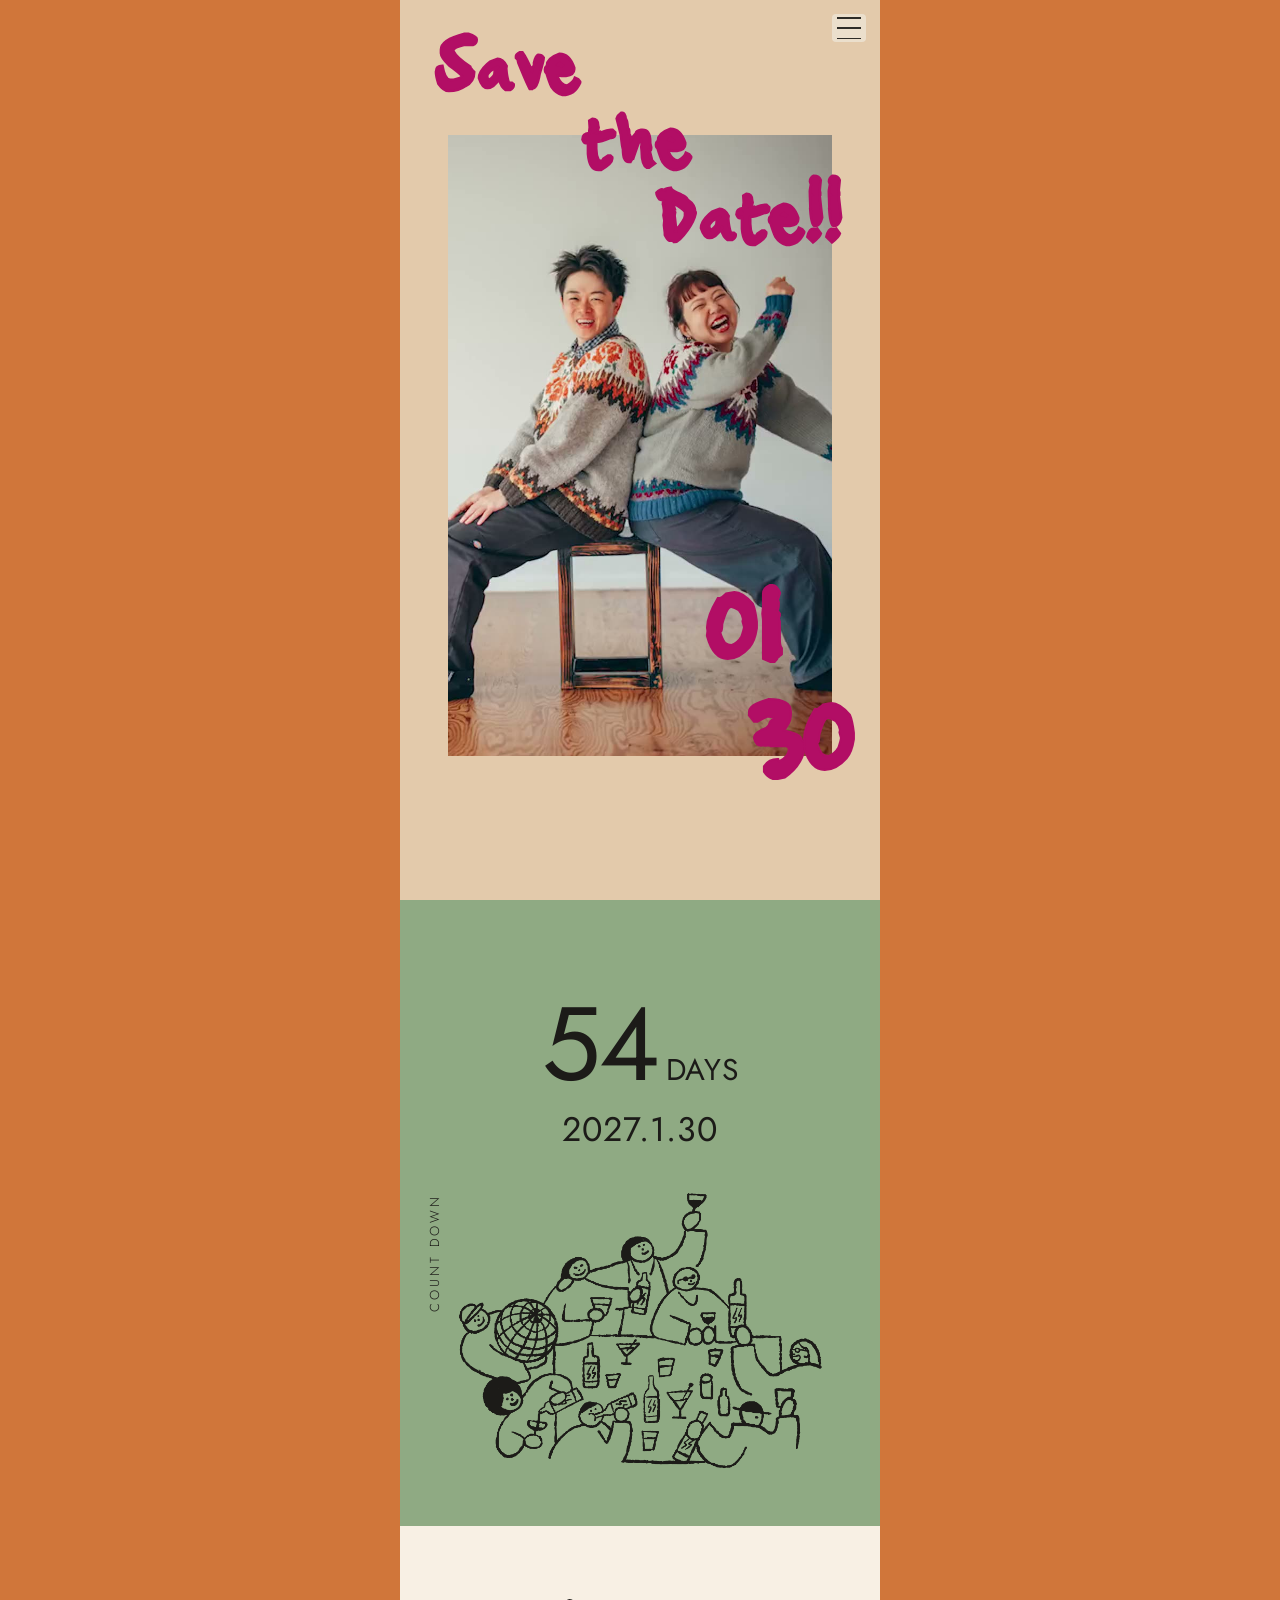
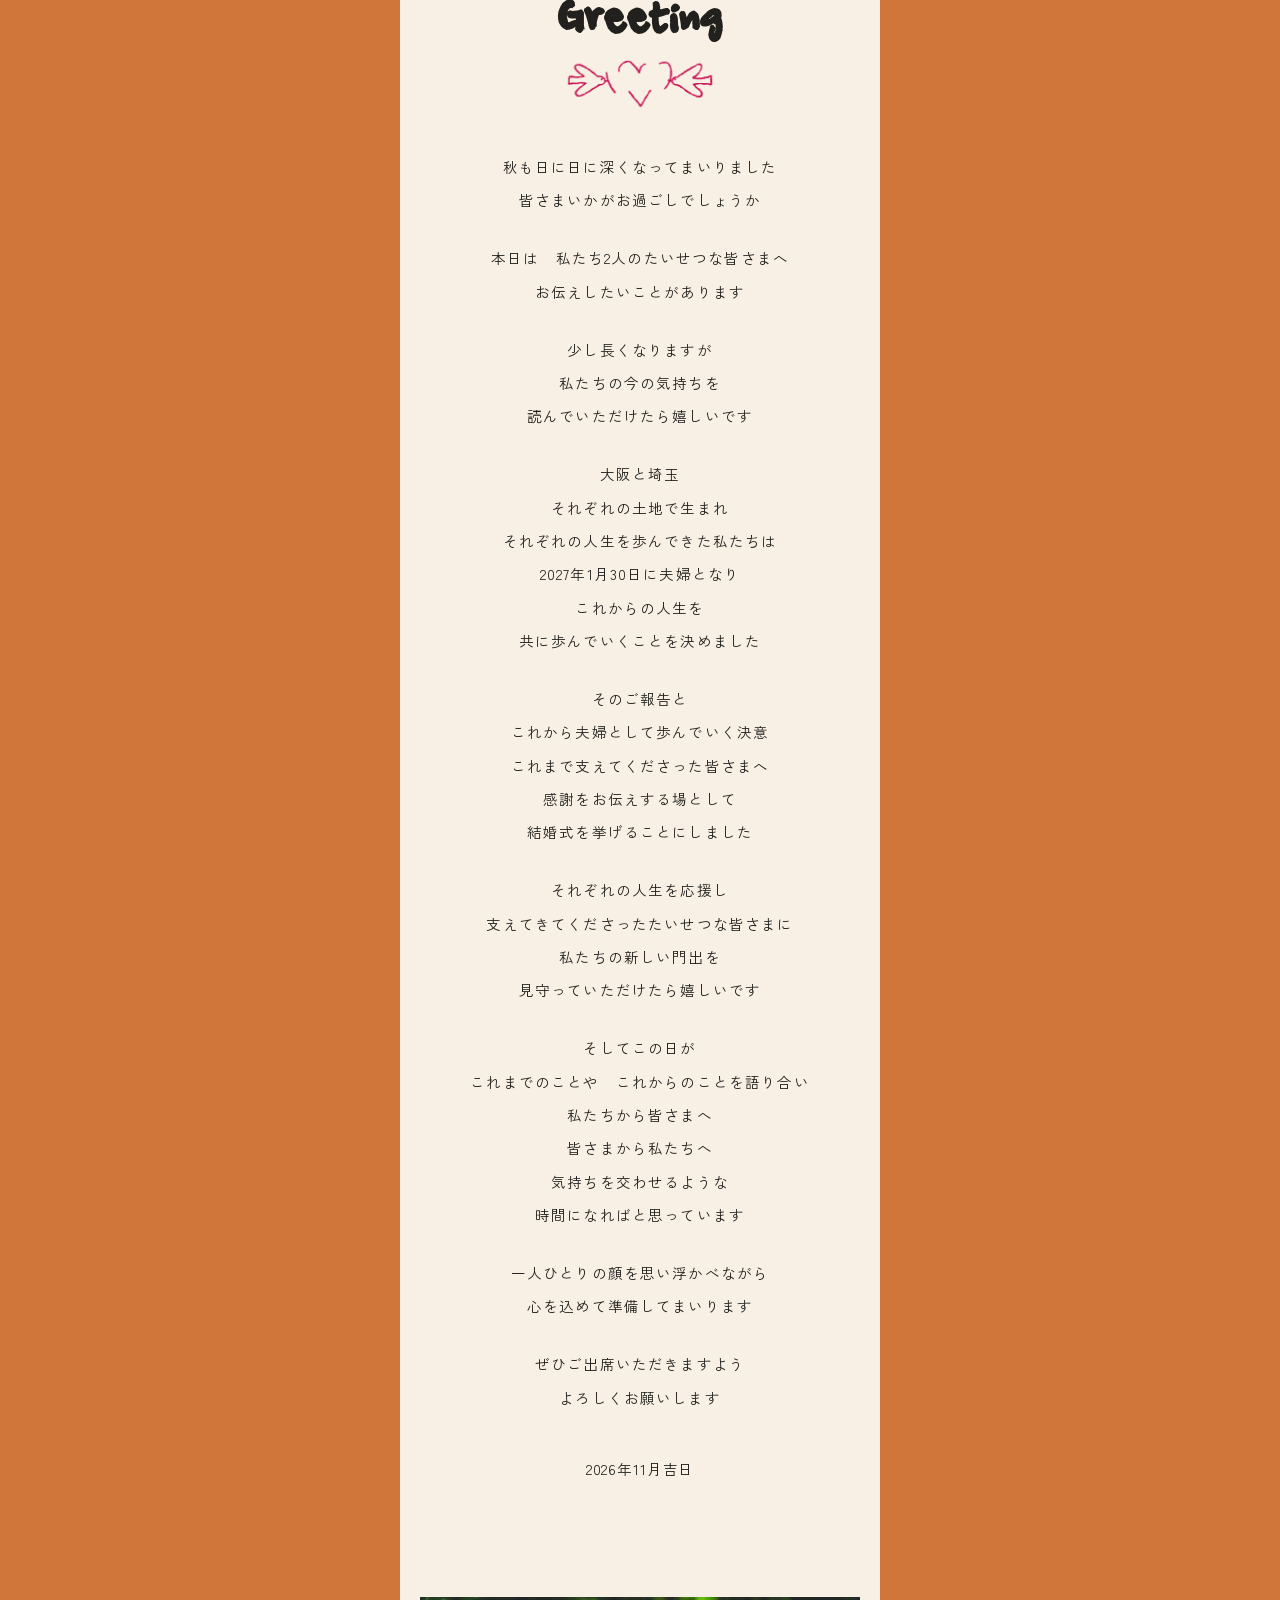
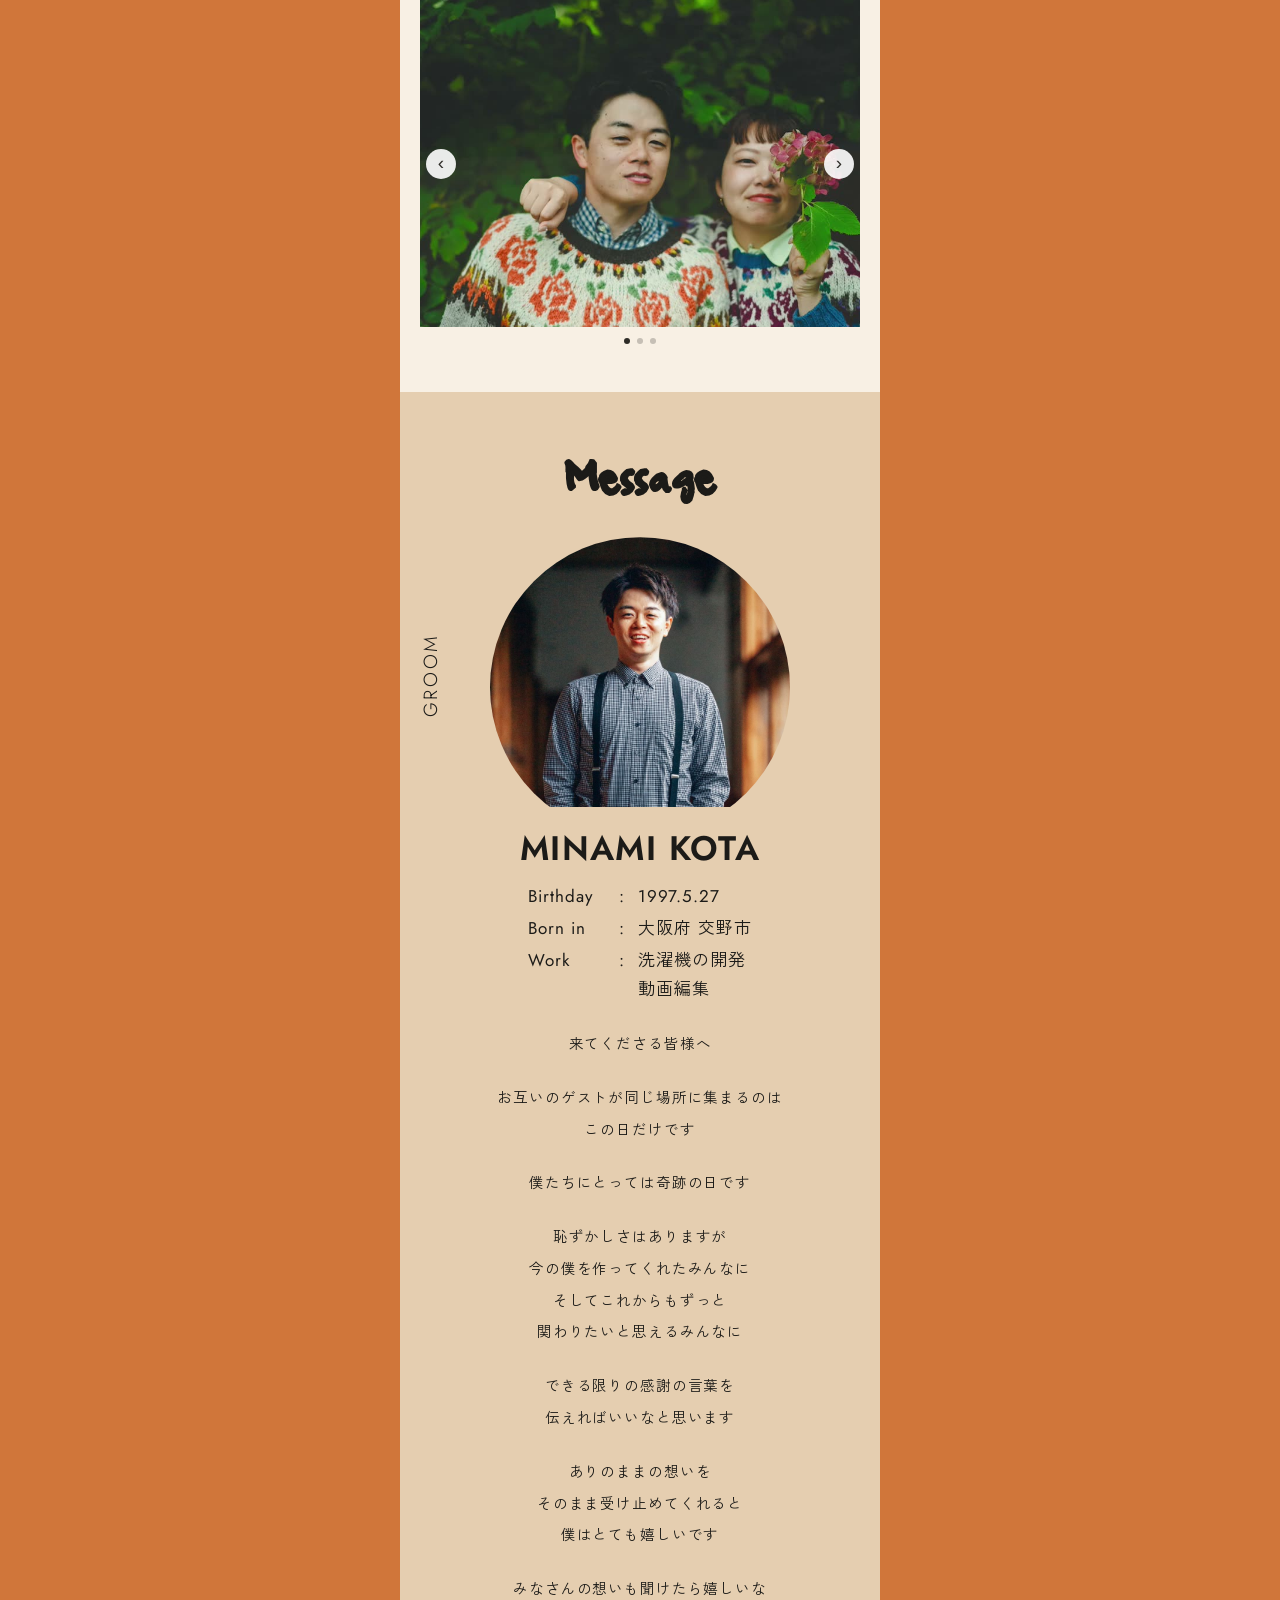
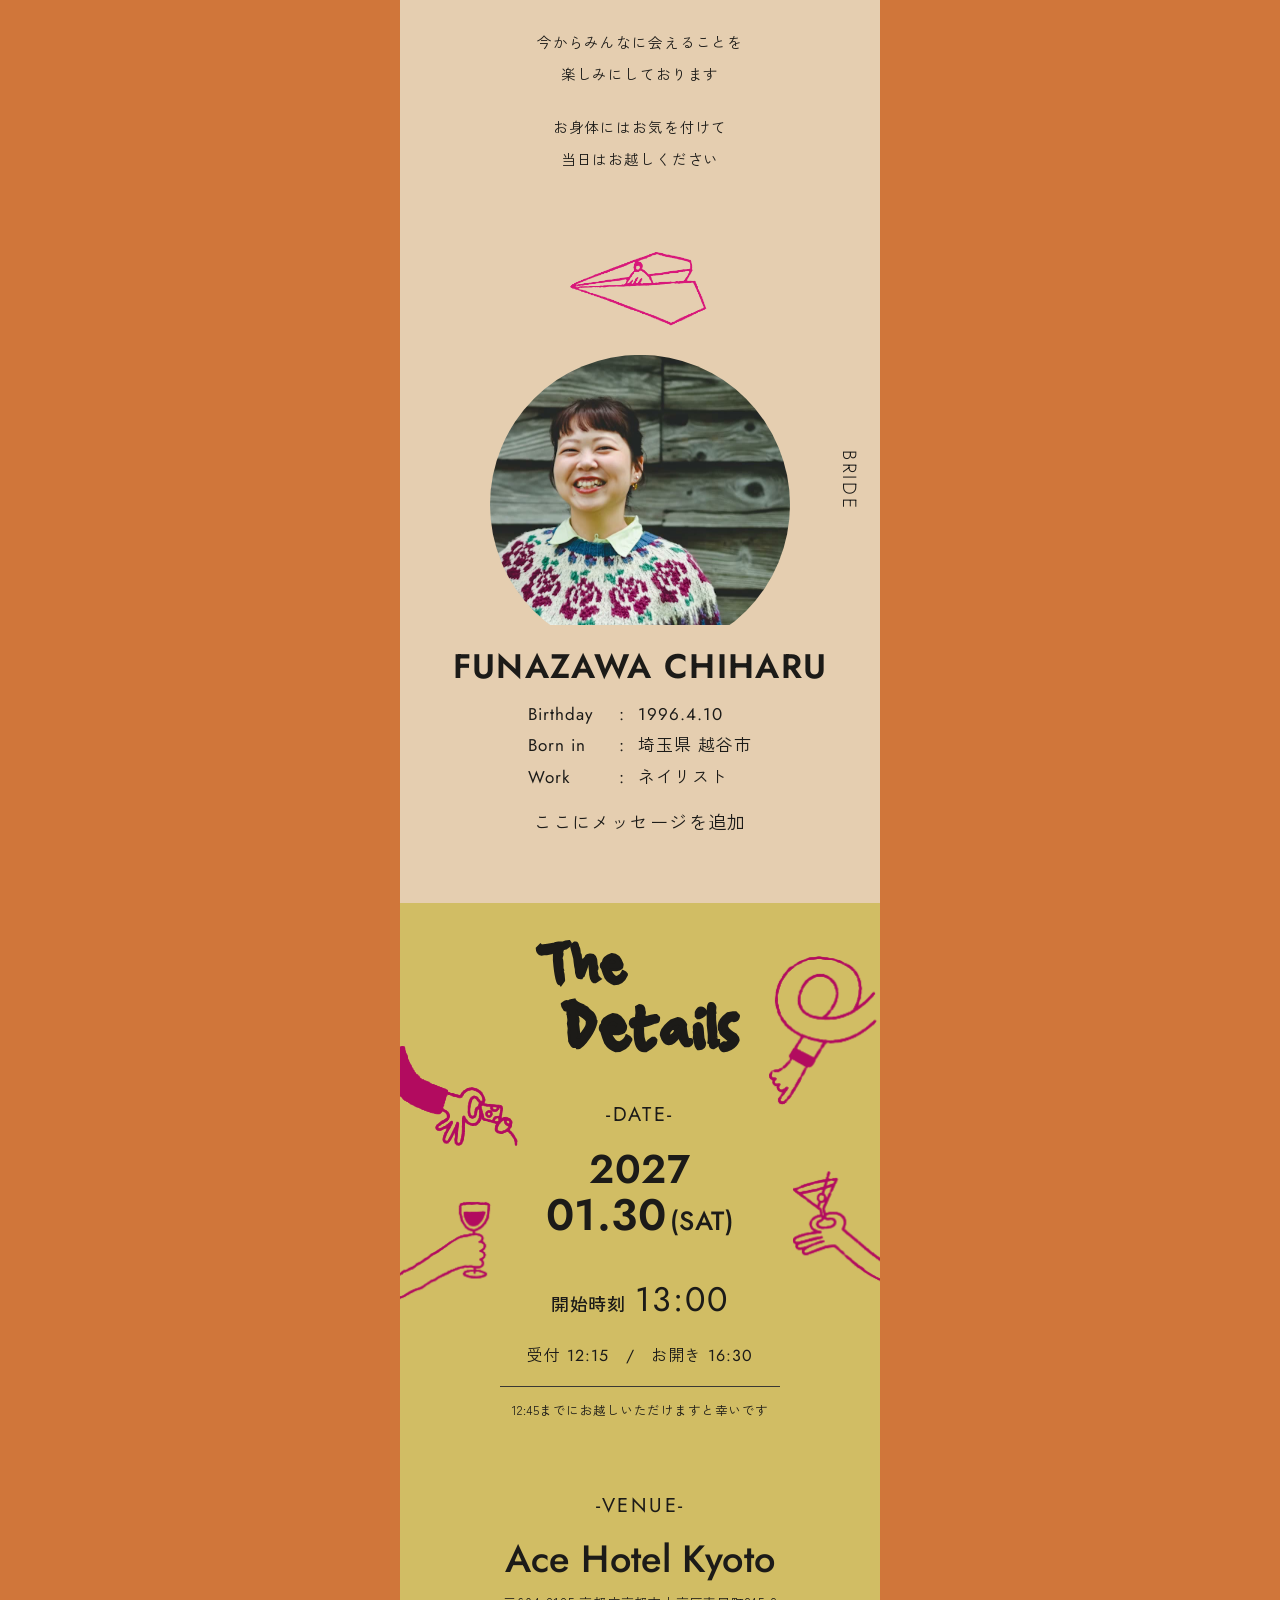
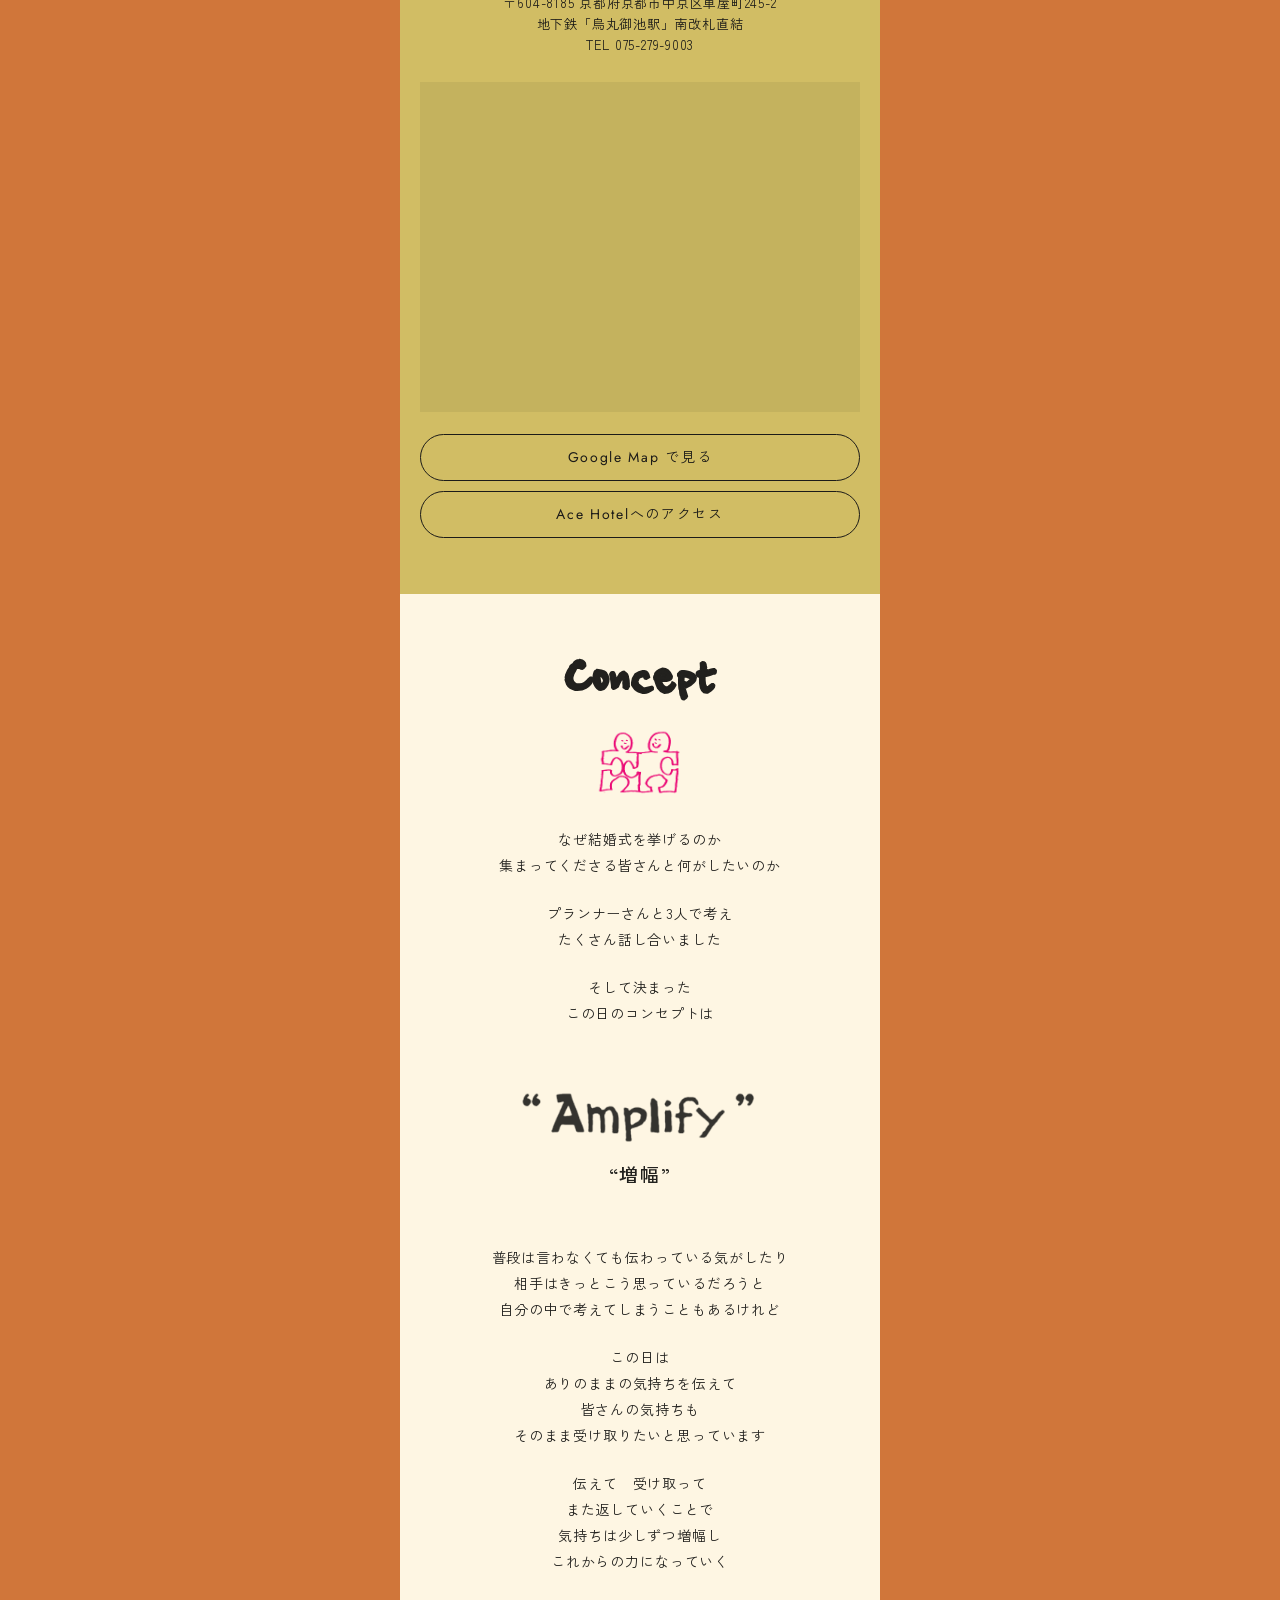
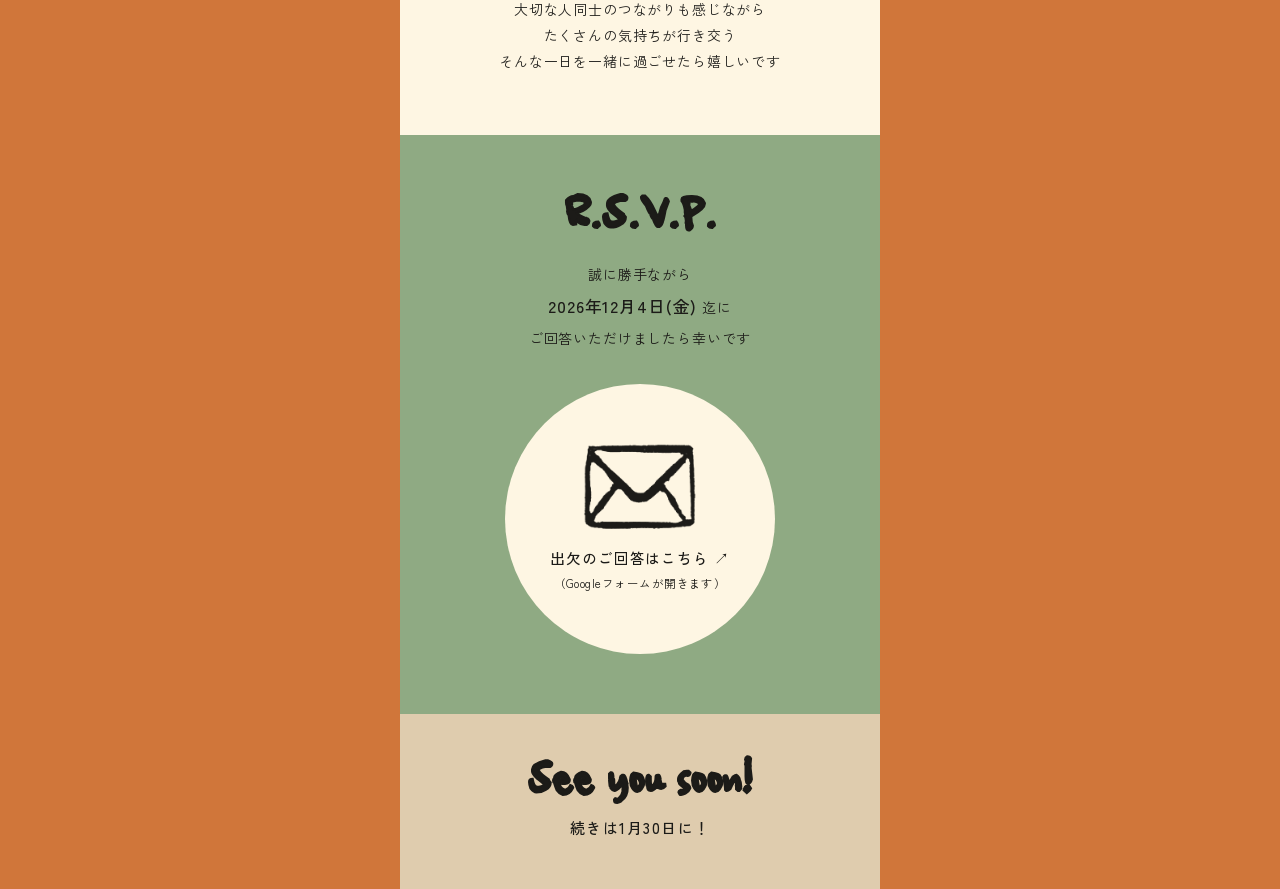
==== commit f714c393: "Add files via upload" ====
--- a/pattern4.html
+++ b/pattern4.html
@@ -158,29 +158,40 @@
           </dl>
           <div class="prof__text">
             <p data-reveal>
-              来てくださる皆さまへ
-            </p>
-            <p data-reveal>
-              皆さまがひとつの場所に集まるのは<br />
-              きっとこの日だけです<br />
-              はじめましての人とも<br />
-              少し言葉を交わしてもらえたら嬉しいです<br />
-              みんなとのつながりがあって<br />
-              僕たちはこの日を迎えます
-            </p>
-            <p data-reveal>
-              みんながどんな顔をしてくれるだろう<br />
-              どう感じてくれるだろうと考えながら<br />
-              2人で準備を進めています
-            </p>
-            <p data-reveal>
-              この日は　2人にとって一生に一度の日です<br />
-              欲張りな僕たちに　とことん付き合ってもらえたら嬉しいです
-            </p>
-            <p data-reveal>
-              1月の京都は冷え込みます<br />
-              どうかお身体にお気をつけて<br />
-              元気な姿で皆さまに会えるのを楽しみにしています
+              来てくださる皆様へ
+            </p>
+            <p data-reveal>
+              お互いのゲストが同じ場所に集まるのは<br />
+              この日だけです
+            </p>
+            <p data-reveal>
+              僕たちにとっては奇跡の日です
+            </p>
+            <p data-reveal>
+              恥ずかしさはありますが<br />
+              今の僕を作ってくれたみんなに<br />
+              そしてこれからもずっと<br />
+              関わりたいと思えるみんなに
+            </p>
+            <p data-reveal>
+              できる限りの感謝の言葉を<br />
+              伝えればいいなと思います
+            </p>
+            <p data-reveal>
+              ありのままの想いを<br />
+              そのまま受け止めてくれると<br />
+              僕はとても嬉しいです
+            </p>
+            <p data-reveal>
+              みなさんの想いも聞けたら嬉しいな
+            </p>
+            <p data-reveal>
+              今からみんなに会えることを<br />
+              楽しみにしております
+            </p>
+            <p data-reveal>
+              お身体にはお気を付けて<br />
+              当日はお越しください
             </p>
           </div>
         </div>
@@ -314,6 +325,6 @@
       </footer>
     </main>
 
-    <script src="script.js?v=20261102d"></script>
+    <script src="script.js?v=20261110"></script>
   </body>
 </html>
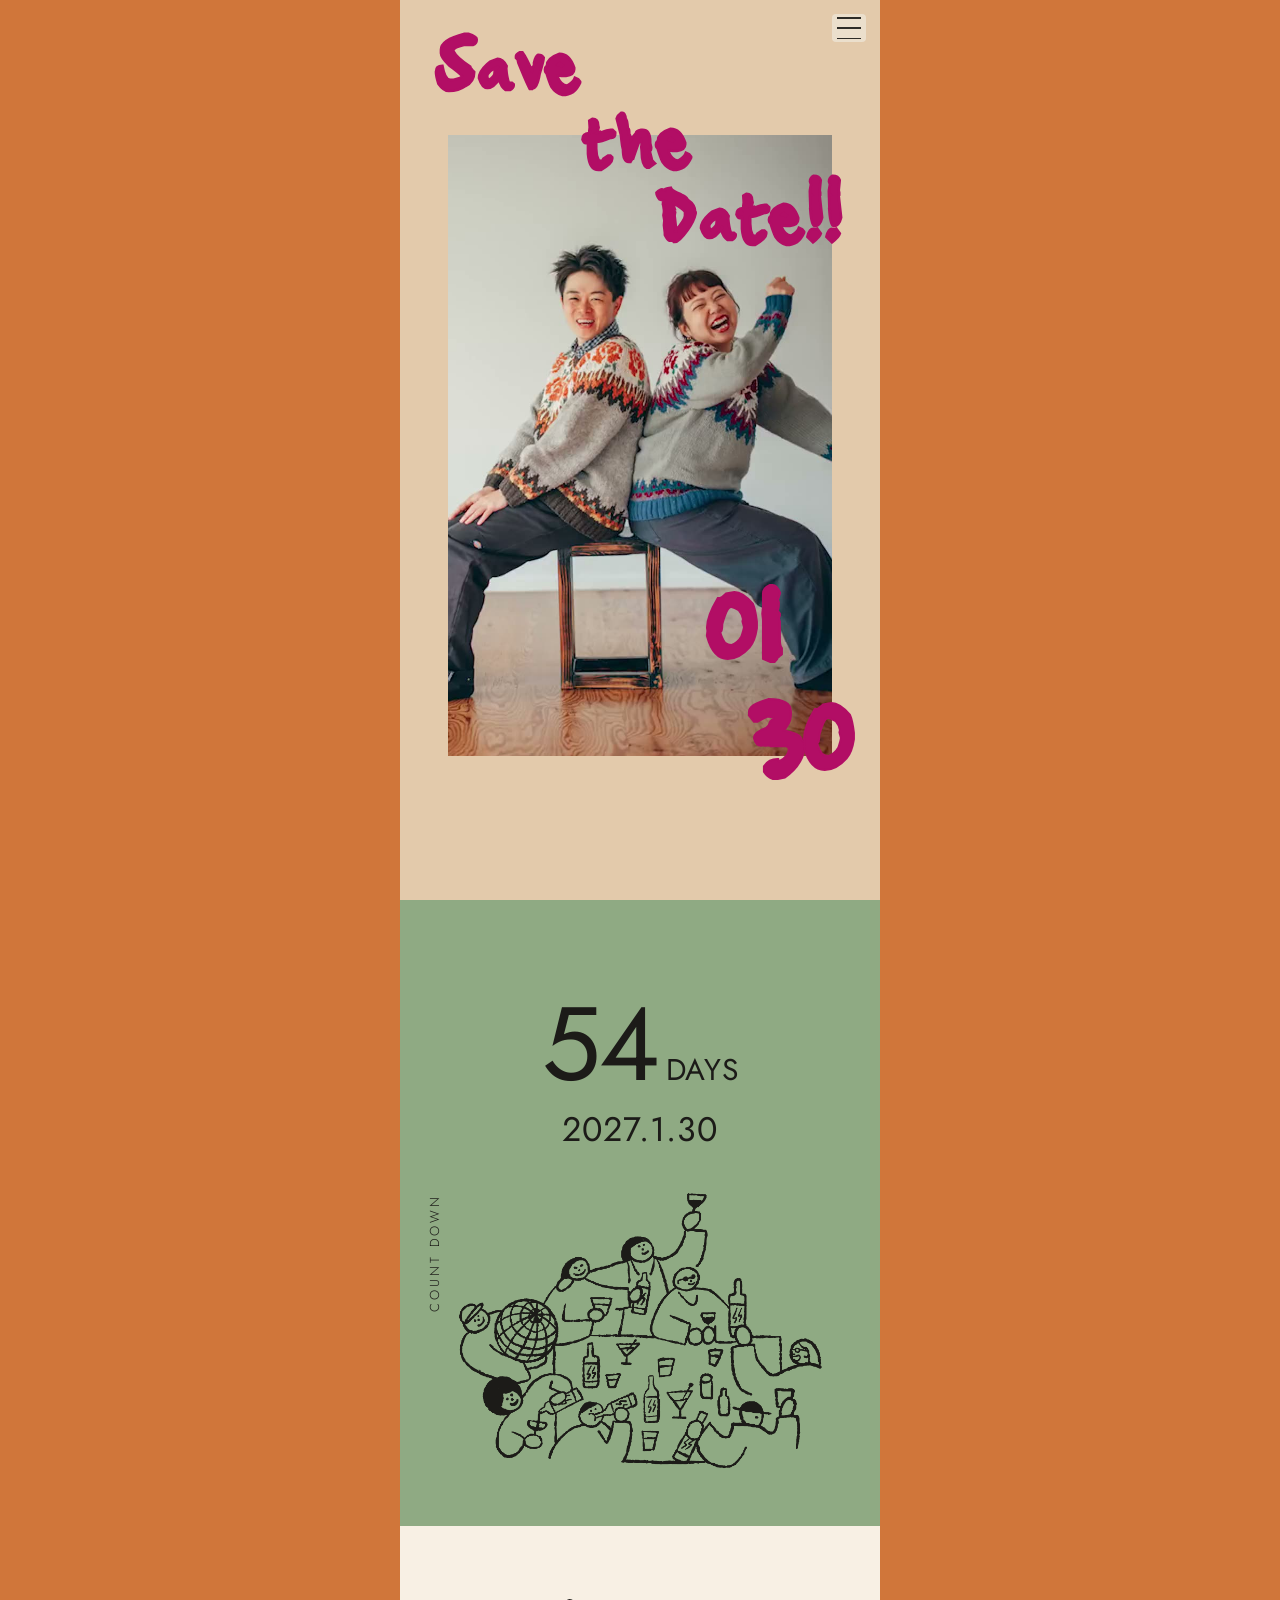
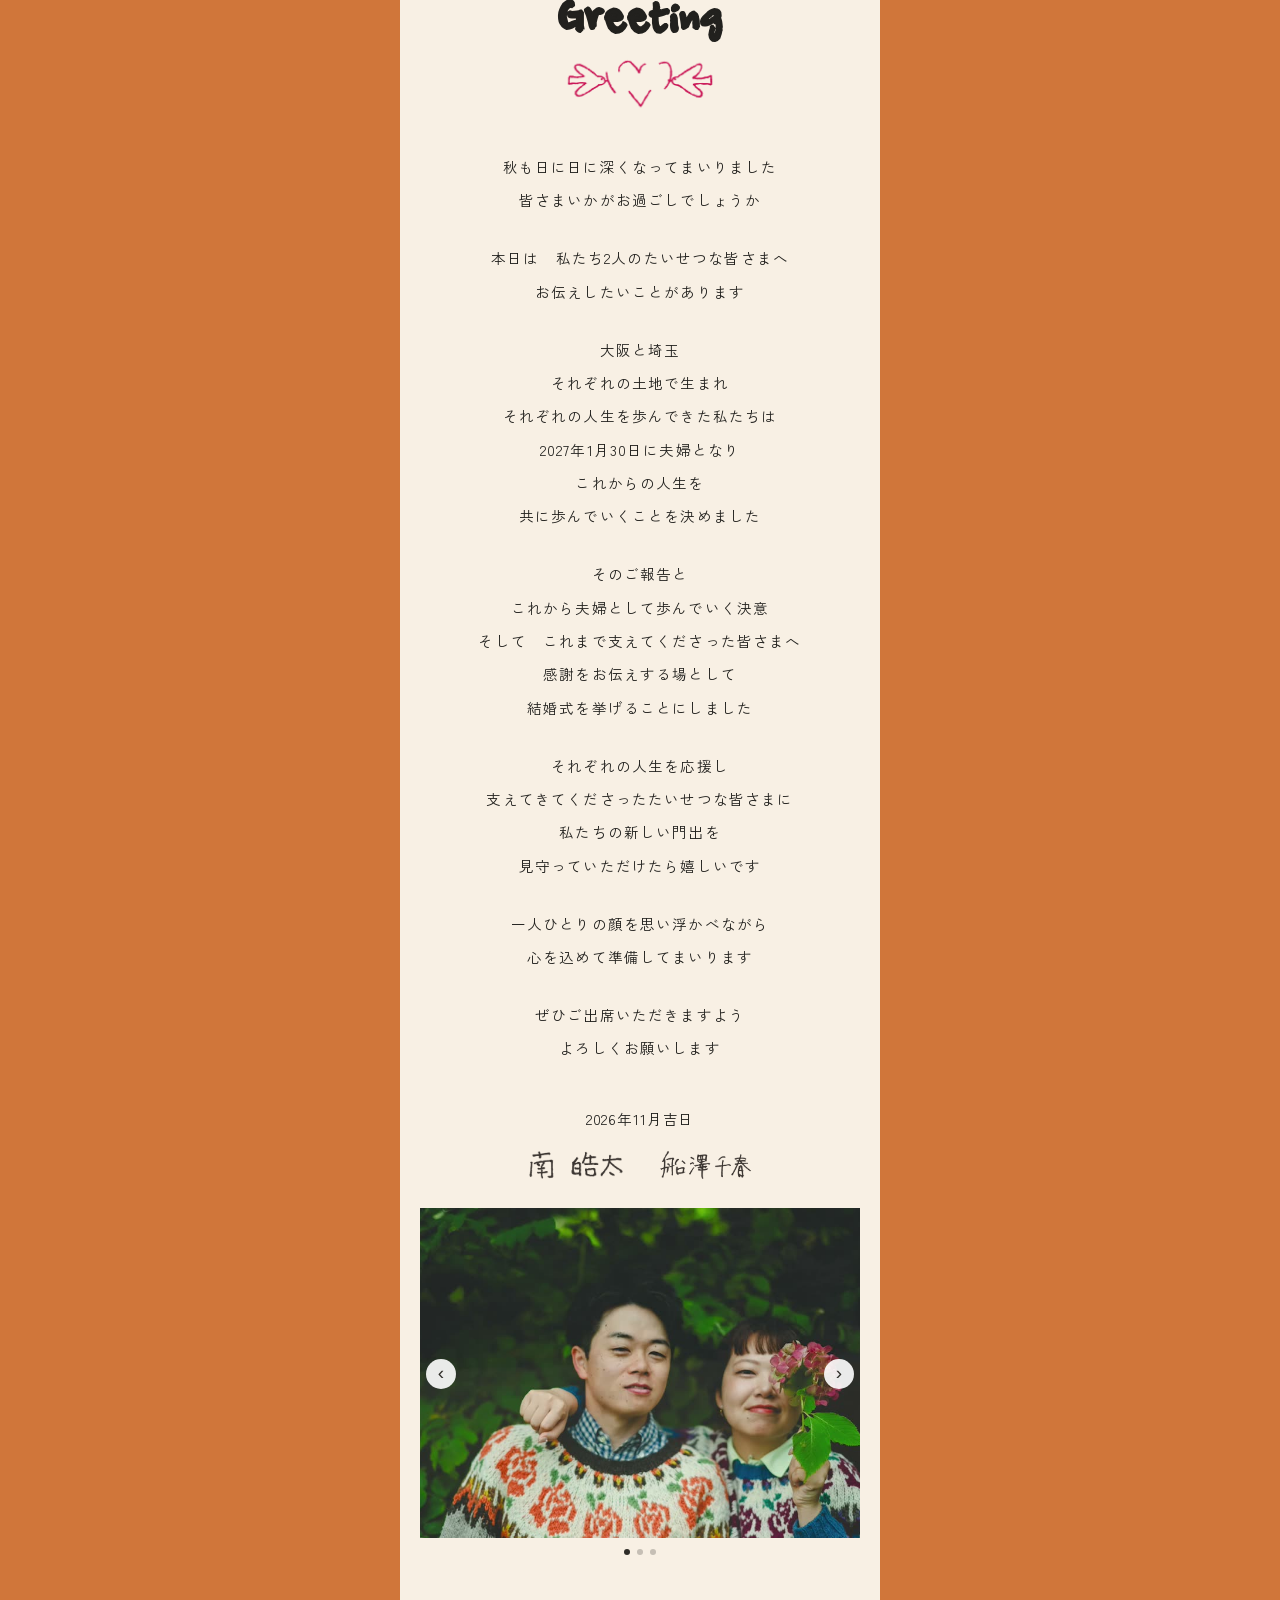
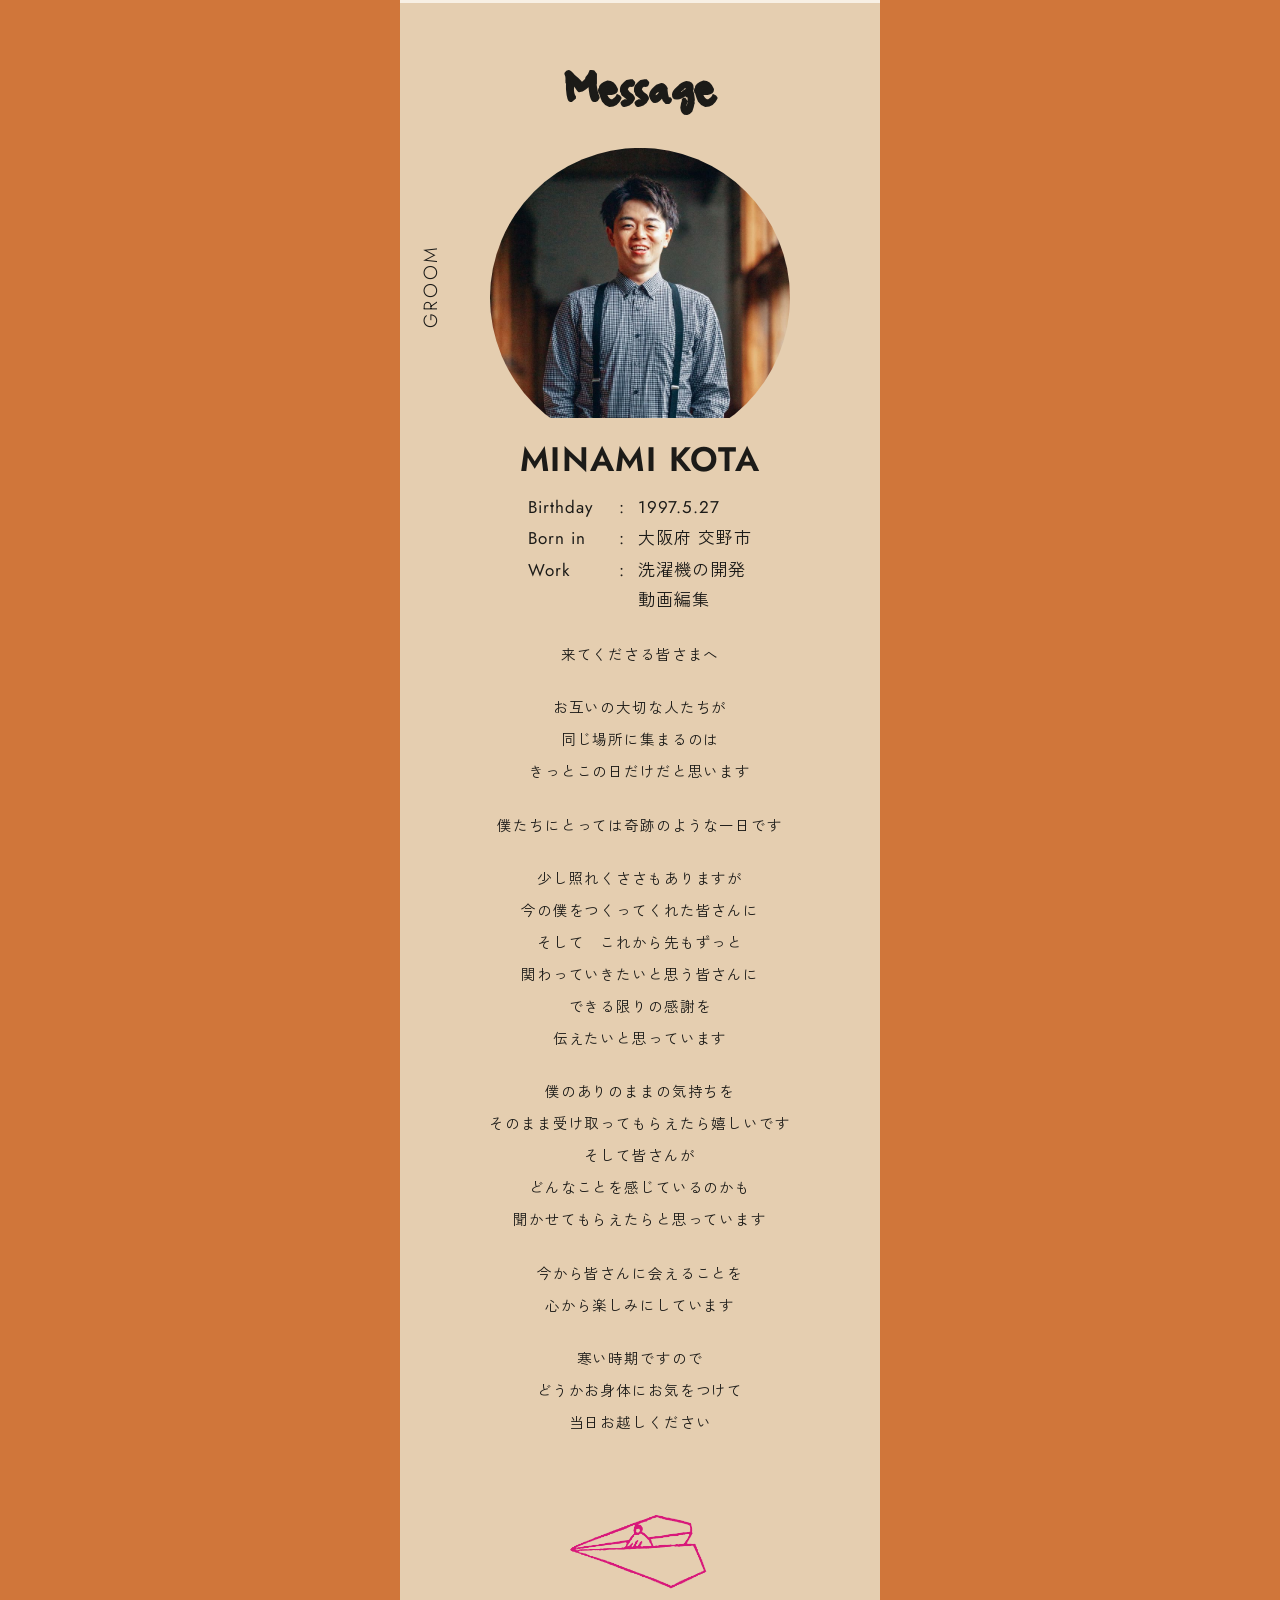
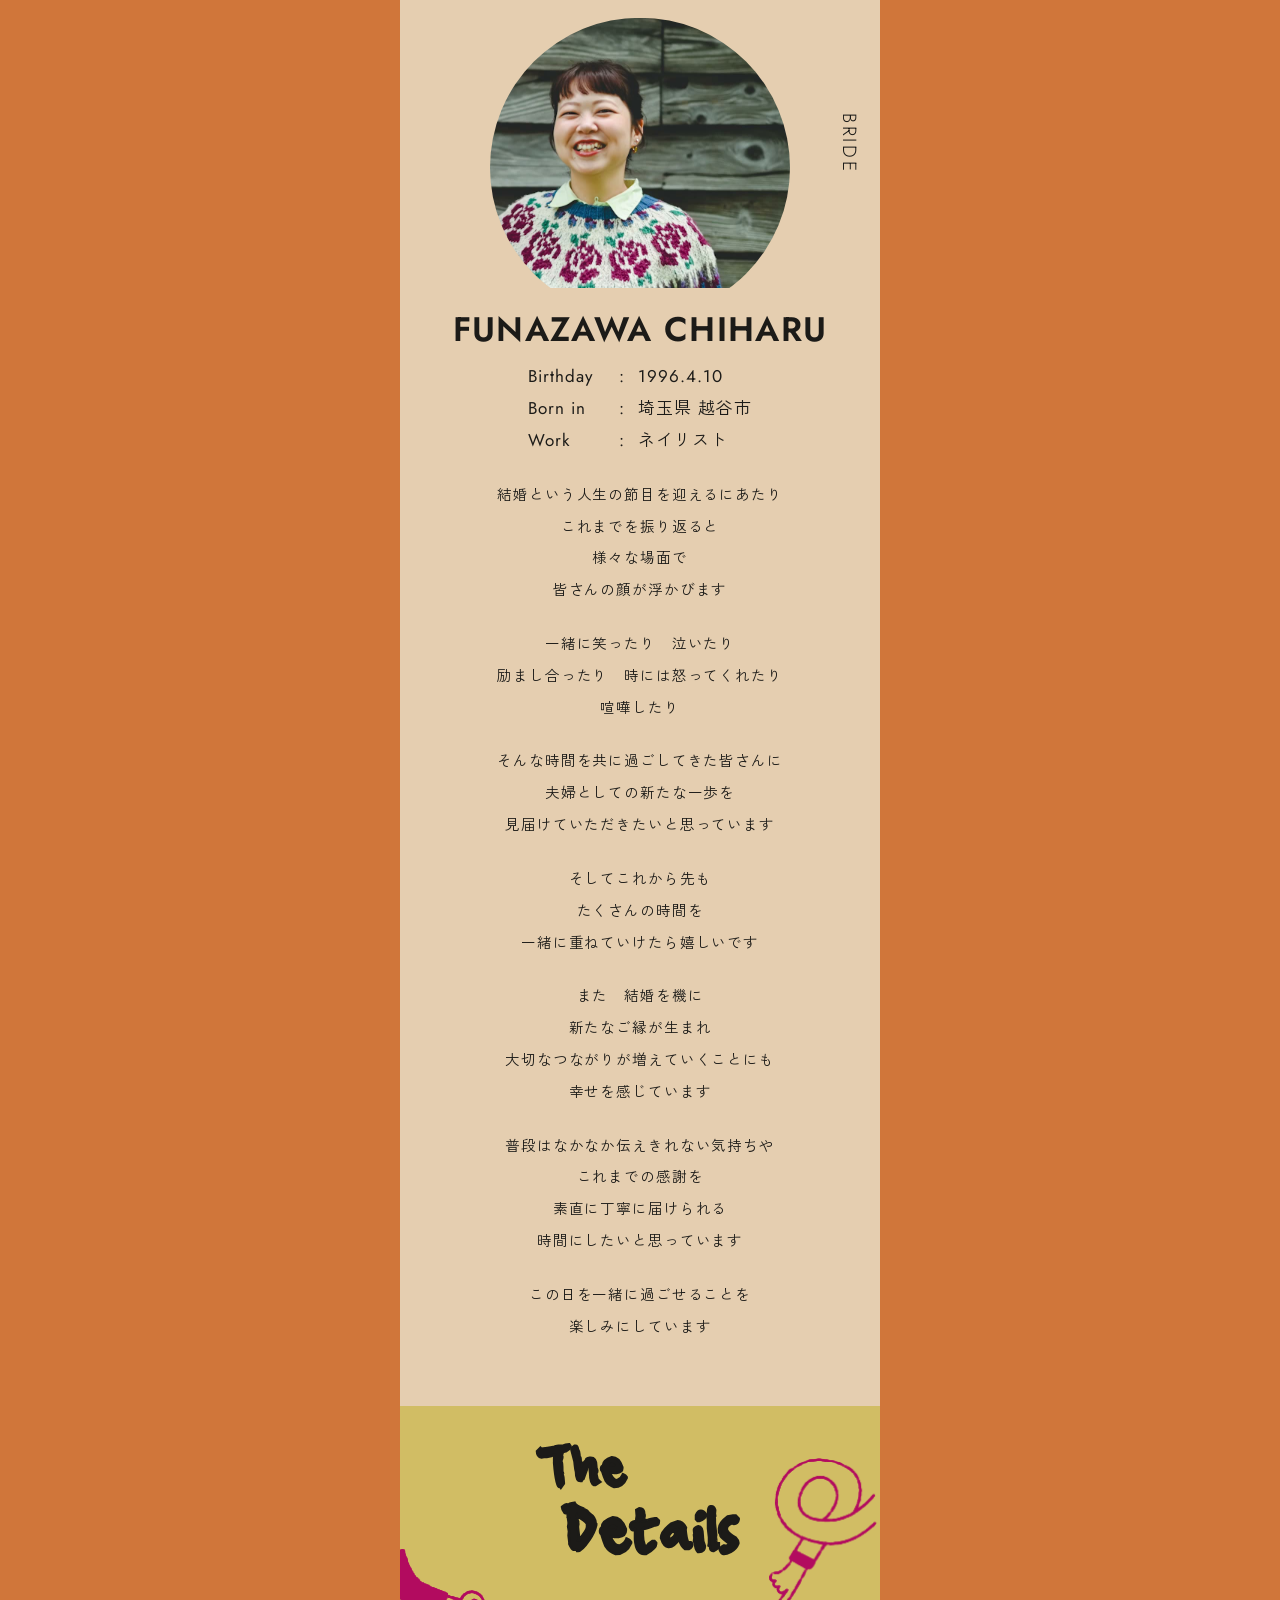
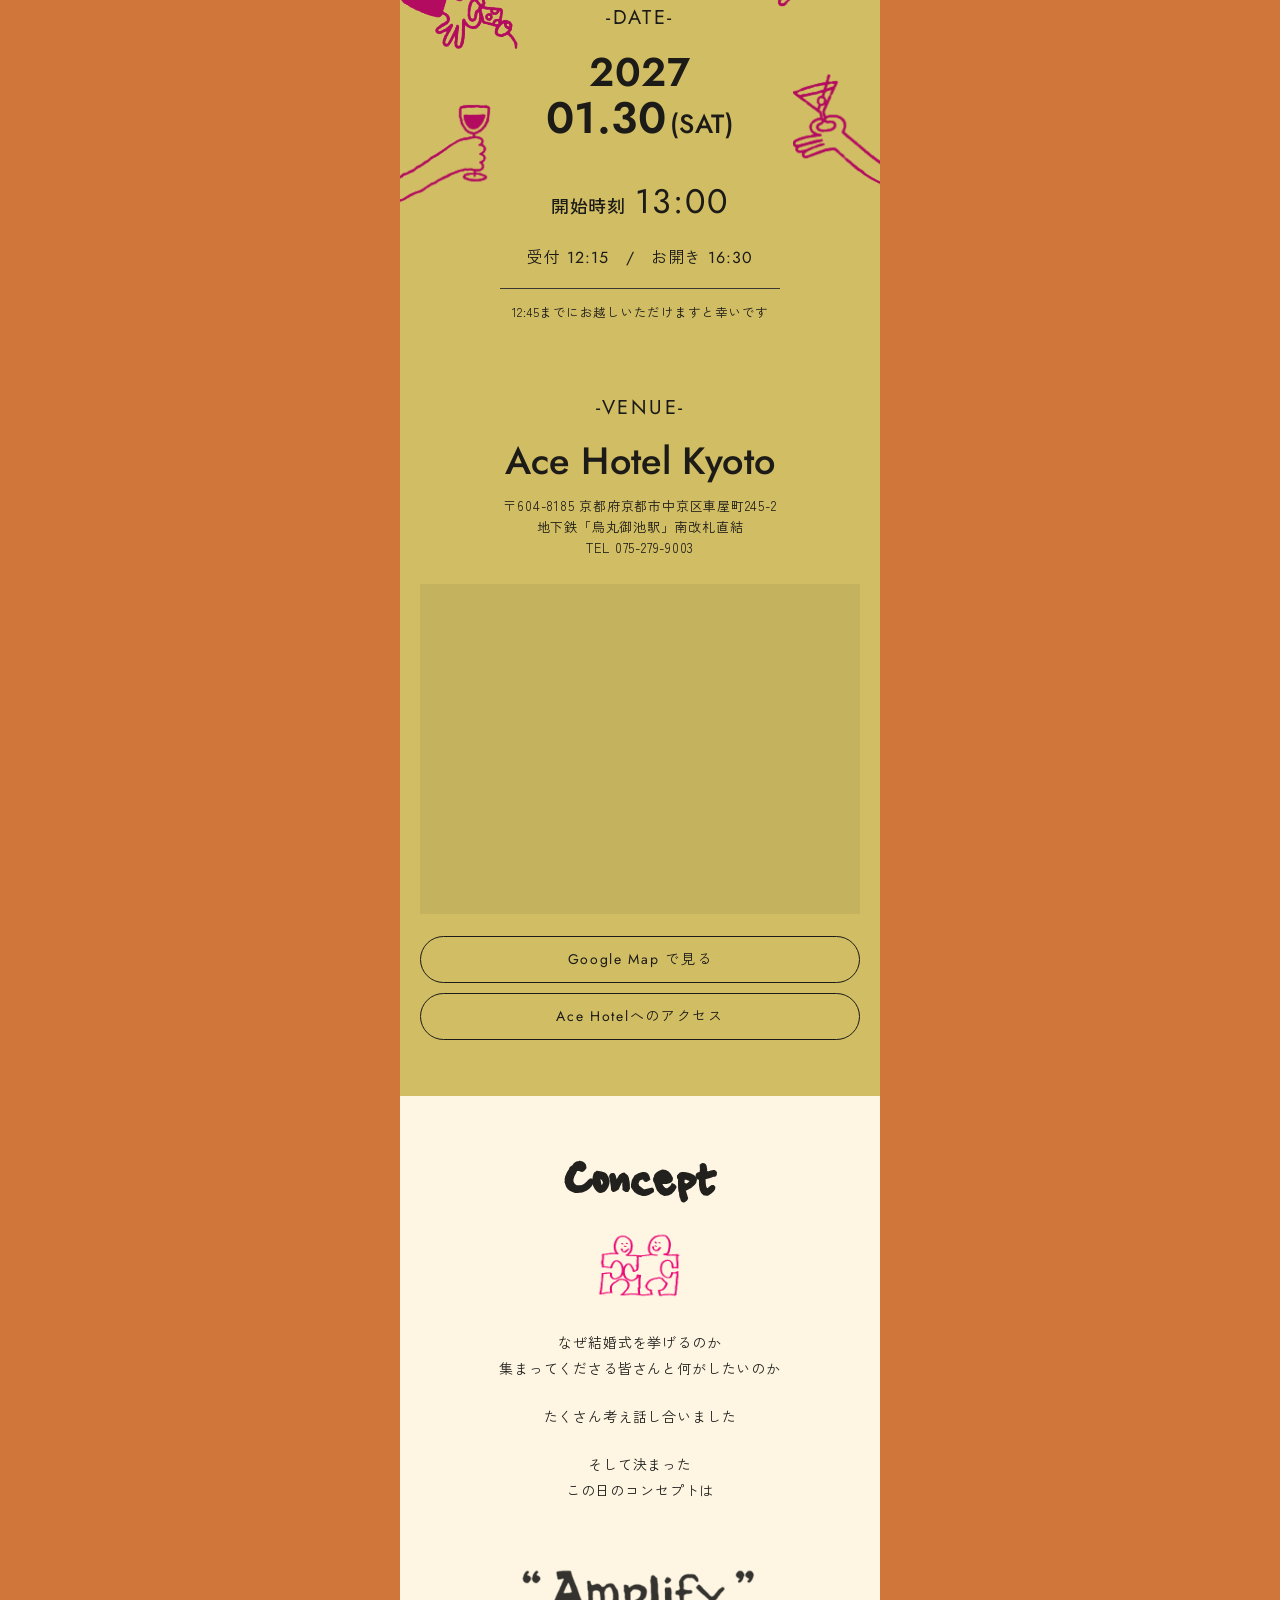
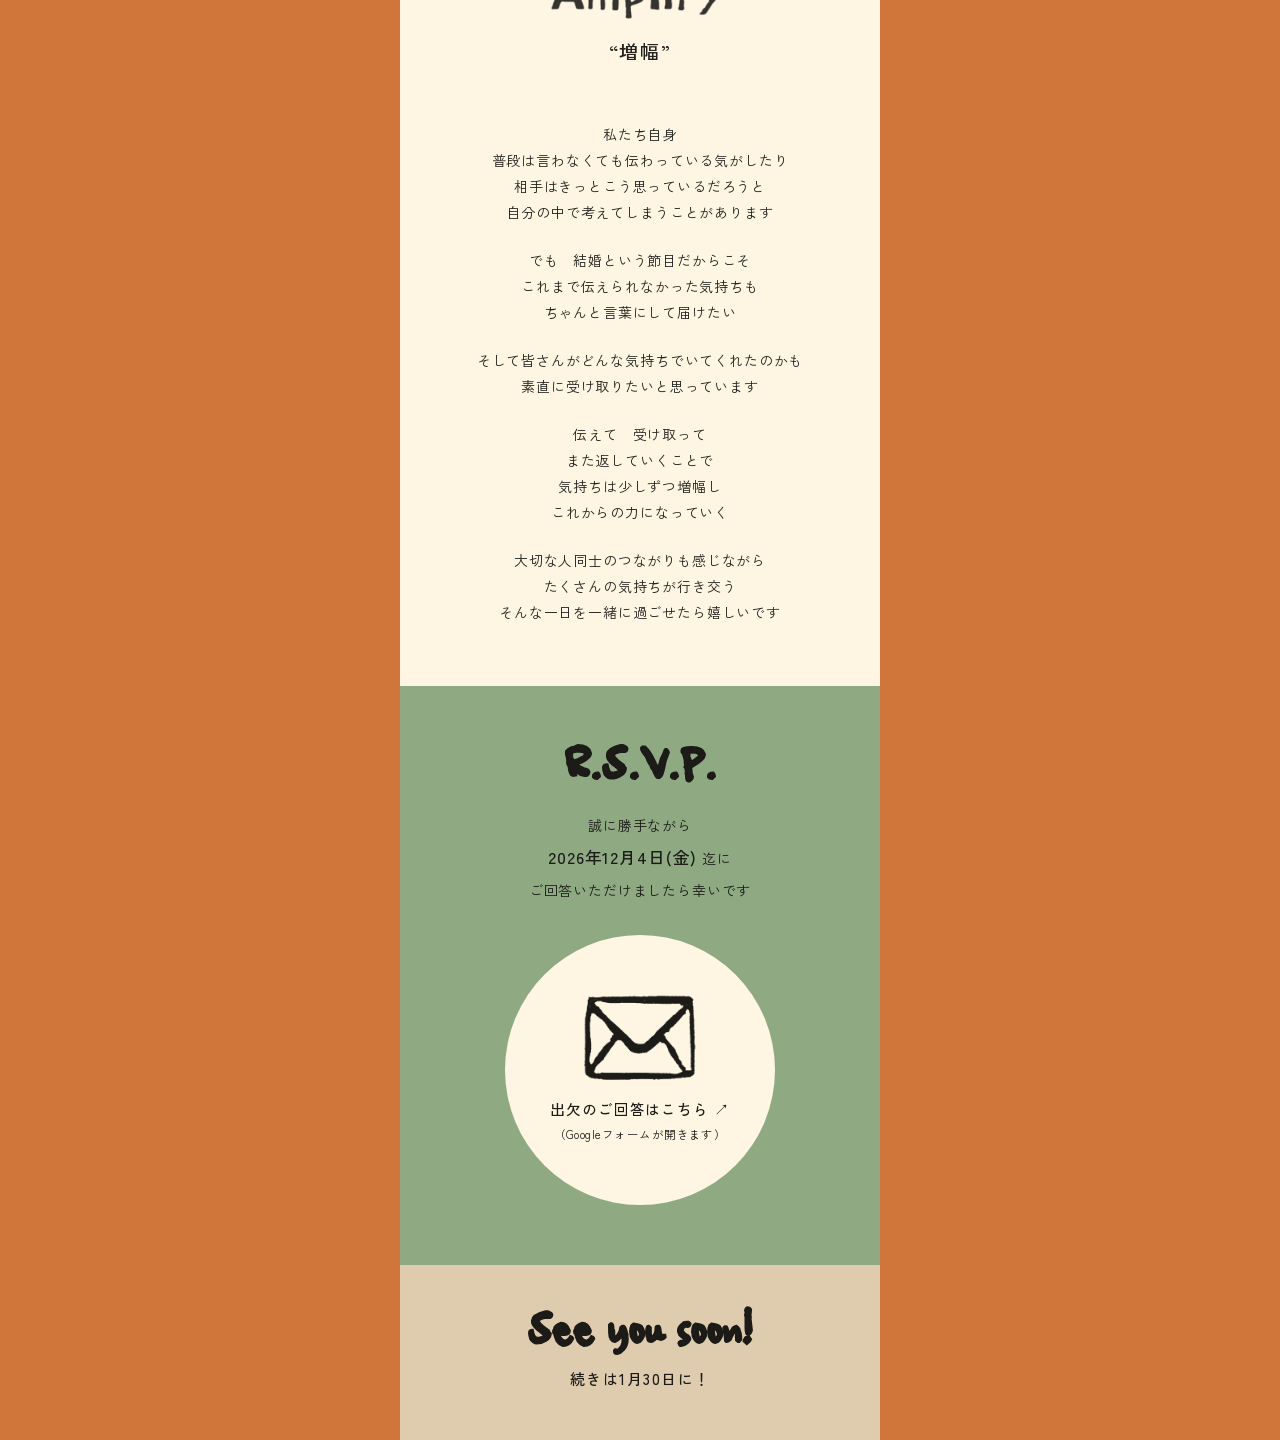
==== commit baf08a43: "Add files via upload" ====
--- a/pattern4.html
+++ b/pattern4.html
@@ -15,7 +15,7 @@
       rel="stylesheet"
     />
     <link rel="preload" as="font" type="font/ttf" href="assets/ampersand.ttf" crossorigin />
-        <link rel="stylesheet" href="pattern4.css?v=p4e" />
+        <link rel="stylesheet" href="pattern4.css?v=p4f" />
     <script>document.documentElement.classList.add("js");</script>
   </head>
 
@@ -68,18 +68,10 @@
             秋も日に日に深くなってまいりました<br />
             皆さまいかがお過ごしでしょうか
           </p>
-
           <p data-reveal>
             本日は　私たち2人のたいせつな皆さまへ<br />
             お伝えしたいことがあります
           </p>
-
-          <p data-reveal>
-            少し長くなりますが<br />
-            私たちの今の気持ちを<br />
-            読んでいただけたら嬉しいです
-          </p>
-
           <p data-reveal>
             大阪と埼玉<br />
             それぞれの土地で生まれ<br />
@@ -88,46 +80,34 @@
             これからの人生を<br />
             共に歩んでいくことを決めました
           </p>
-
           <p data-reveal>
             そのご報告と<br />
             これから夫婦として歩んでいく決意<br />
-            これまで支えてくださった皆さまへ<br />
+            そして　これまで支えてくださった皆さまへ<br />
             感謝をお伝えする場として<br />
             結婚式を挙げることにしました
           </p>
-
           <p data-reveal>
             それぞれの人生を応援し<br />
             支えてきてくださったたいせつな皆さまに<br />
             私たちの新しい門出を<br />
             見守っていただけたら嬉しいです
           </p>
-
-          <p data-reveal>
-            そしてこの日が<br />
-            これまでのことや　これからのことを語り合い<br />
-            私たちから皆さまへ<br />
-            皆さまから私たちへ<br />
-            気持ちを交わせるような<br />
-            時間になればと思っています
-          </p>
-
-
           <p data-reveal>
             一人ひとりの顔を思い浮かべながら<br />
             心を込めて準備してまいります
           </p>
-
           <p data-reveal>
             ぜひご出席いただきますよう<br />
             よろしくお願いします
           </p>
+
 
           <p class="greet__day" data-reveal>2026年11月吉日</p>
           <!-- 手書きの名前  assets/photos/signature.png を入れると、ここに出る(無ければ空いたまま) -->
           <div class="greet__sign" data-reveal>
-            <img src="assets/photos/signature.png" alt="南 皓太　船澤 千春" onerror="this.remove()" />
+            <img src="assets/sign-kota.png" alt="南 皓太" />
+            <img src="assets/sign-chiharu.png" alt="船澤 千春" />
           </div>
         </div>
 
@@ -158,40 +138,39 @@
           </dl>
           <div class="prof__text">
             <p data-reveal>
-              来てくださる皆様へ
-            </p>
-            <p data-reveal>
-              お互いのゲストが同じ場所に集まるのは<br />
-              この日だけです
-            </p>
-            <p data-reveal>
-              僕たちにとっては奇跡の日です
-            </p>
-            <p data-reveal>
-              恥ずかしさはありますが<br />
-              今の僕を作ってくれたみんなに<br />
-              そしてこれからもずっと<br />
-              関わりたいと思えるみんなに
-            </p>
-            <p data-reveal>
-              できる限りの感謝の言葉を<br />
-              伝えればいいなと思います
-            </p>
-            <p data-reveal>
-              ありのままの想いを<br />
-              そのまま受け止めてくれると<br />
-              僕はとても嬉しいです
-            </p>
-            <p data-reveal>
-              みなさんの想いも聞けたら嬉しいな
-            </p>
-            <p data-reveal>
-              今からみんなに会えることを<br />
-              楽しみにしております
-            </p>
-            <p data-reveal>
-              お身体にはお気を付けて<br />
-              当日はお越しください
+              来てくださる皆さまへ
+            </p>
+            <p data-reveal>
+              お互いの大切な人たちが<br />
+              同じ場所に集まるのは<br />
+              きっとこの日だけだと思います
+            </p>
+            <p data-reveal>
+              僕たちにとっては奇跡のような一日です
+            </p>
+            <p data-reveal>
+              少し照れくささもありますが<br />
+              今の僕をつくってくれた皆さんに<br />
+              そして　これから先もずっと<br />
+              関わっていきたいと思う皆さんに<br />
+              できる限りの感謝を<br />
+              伝えたいと思っています
+            </p>
+            <p data-reveal>
+              僕のありのままの気持ちを<br />
+              そのまま受け取ってもらえたら嬉しいです<br />
+              そして皆さんが<br />
+              どんなことを感じているのかも<br />
+              聞かせてもらえたらと思っています
+            </p>
+            <p data-reveal>
+              今から皆さんに会えることを<br />
+              心から楽しみにしています
+            </p>
+            <p data-reveal>
+              寒い時期ですので<br />
+              どうかお身体にお気をつけて<br />
+              当日お越しください
             </p>
           </div>
         </div>
@@ -207,7 +186,45 @@
               <div><dt>Born in</dt><dd>埼玉県 越谷市</dd></div>
               <div><dt>Work</dt><dd>ネイリスト</dd></div>
           </dl>
-          <p class="prof__msg" data-reveal>ここにメッセージを追加</p>
+          <div class="prof__text">
+            <p data-reveal>
+              結婚という人生の節目を迎えるにあたり<br />
+              これまでを振り返ると<br />
+              様々な場面で<br />
+              皆さんの顔が浮かびます
+            </p>
+            <p data-reveal>
+              一緒に笑ったり　泣いたり<br />
+              励まし合ったり　時には怒ってくれたり<br />
+              喧嘩したり
+            </p>
+            <p data-reveal>
+              そんな時間を共に過ごしてきた皆さんに<br />
+              夫婦としての新たな一歩を<br />
+              見届けていただきたいと思っています
+            </p>
+            <p data-reveal>
+              そしてこれから先も<br />
+              たくさんの時間を<br />
+              一緒に重ねていけたら嬉しいです
+            </p>
+            <p data-reveal>
+              また　結婚を機に<br />
+              新たなご縁が生まれ<br />
+              大切なつながりが増えていくことにも<br />
+              幸せを感じています
+            </p>
+            <p data-reveal>
+              普段はなかなか伝えきれない気持ちや<br />
+              これまでの感謝を<br />
+              素直に丁寧に届けられる<br />
+              時間にしたいと思っています
+            </p>
+            <p data-reveal>
+              この日を一緒に過ごせることを<br />
+              楽しみにしています
+            </p>
+          </div>
         </div>
       </section>
 
@@ -266,8 +283,7 @@
               集まってくださる皆さんと何がしたいのか
             </p>
             <p data-reveal>
-              プランナーさんと3人で考え<br />
-              たくさん話し合いました
+              たくさん考え話し合いました
             </p>
             <p data-reveal>
               そして決まった<br />
@@ -280,15 +296,19 @@
 
         <div class="concept2__copy">
             <p data-reveal>
+              私たち自身<br />
               普段は言わなくても伝わっている気がしたり<br />
               相手はきっとこう思っているだろうと<br />
-              自分の中で考えてしまうこともあるけれど
-            </p>
-            <p data-reveal>
-              この日は<br />
-              ありのままの気持ちを伝えて<br />
-              皆さんの気持ちも<br />
-              そのまま受け取りたいと思っています
+              自分の中で考えてしまうことがあります
+            </p>
+            <p data-reveal>
+              でも　結婚という節目だからこそ<br />
+              これまで伝えられなかった気持ちも<br />
+              ちゃんと言葉にして届けたい
+            </p>
+            <p data-reveal>
+              そして皆さんがどんな気持ちでいてくれたのかも<br />
+              素直に受け取りたいと思っています
             </p>
             <p data-reveal>
               伝えて　受け取って<br />
--- a/pattern4.css
+++ b/pattern4.css
@@ -1202,3 +1202,14 @@
 
 /* 手描きの封筒 */
 img.rsvp2__mail { width: 42%; }
+
+/* 手書きの名前（左：皓太／右：千春） 2026-11-12 */
+.greet__sign {
+  display: flex;
+  justify-content: center;
+  align-items: center;
+  gap: 8%;
+  height: auto;
+  margin-top: 14px;
+}
+.greet__sign img { height: 30px; width: auto; max-width: 44%; max-height: none; }
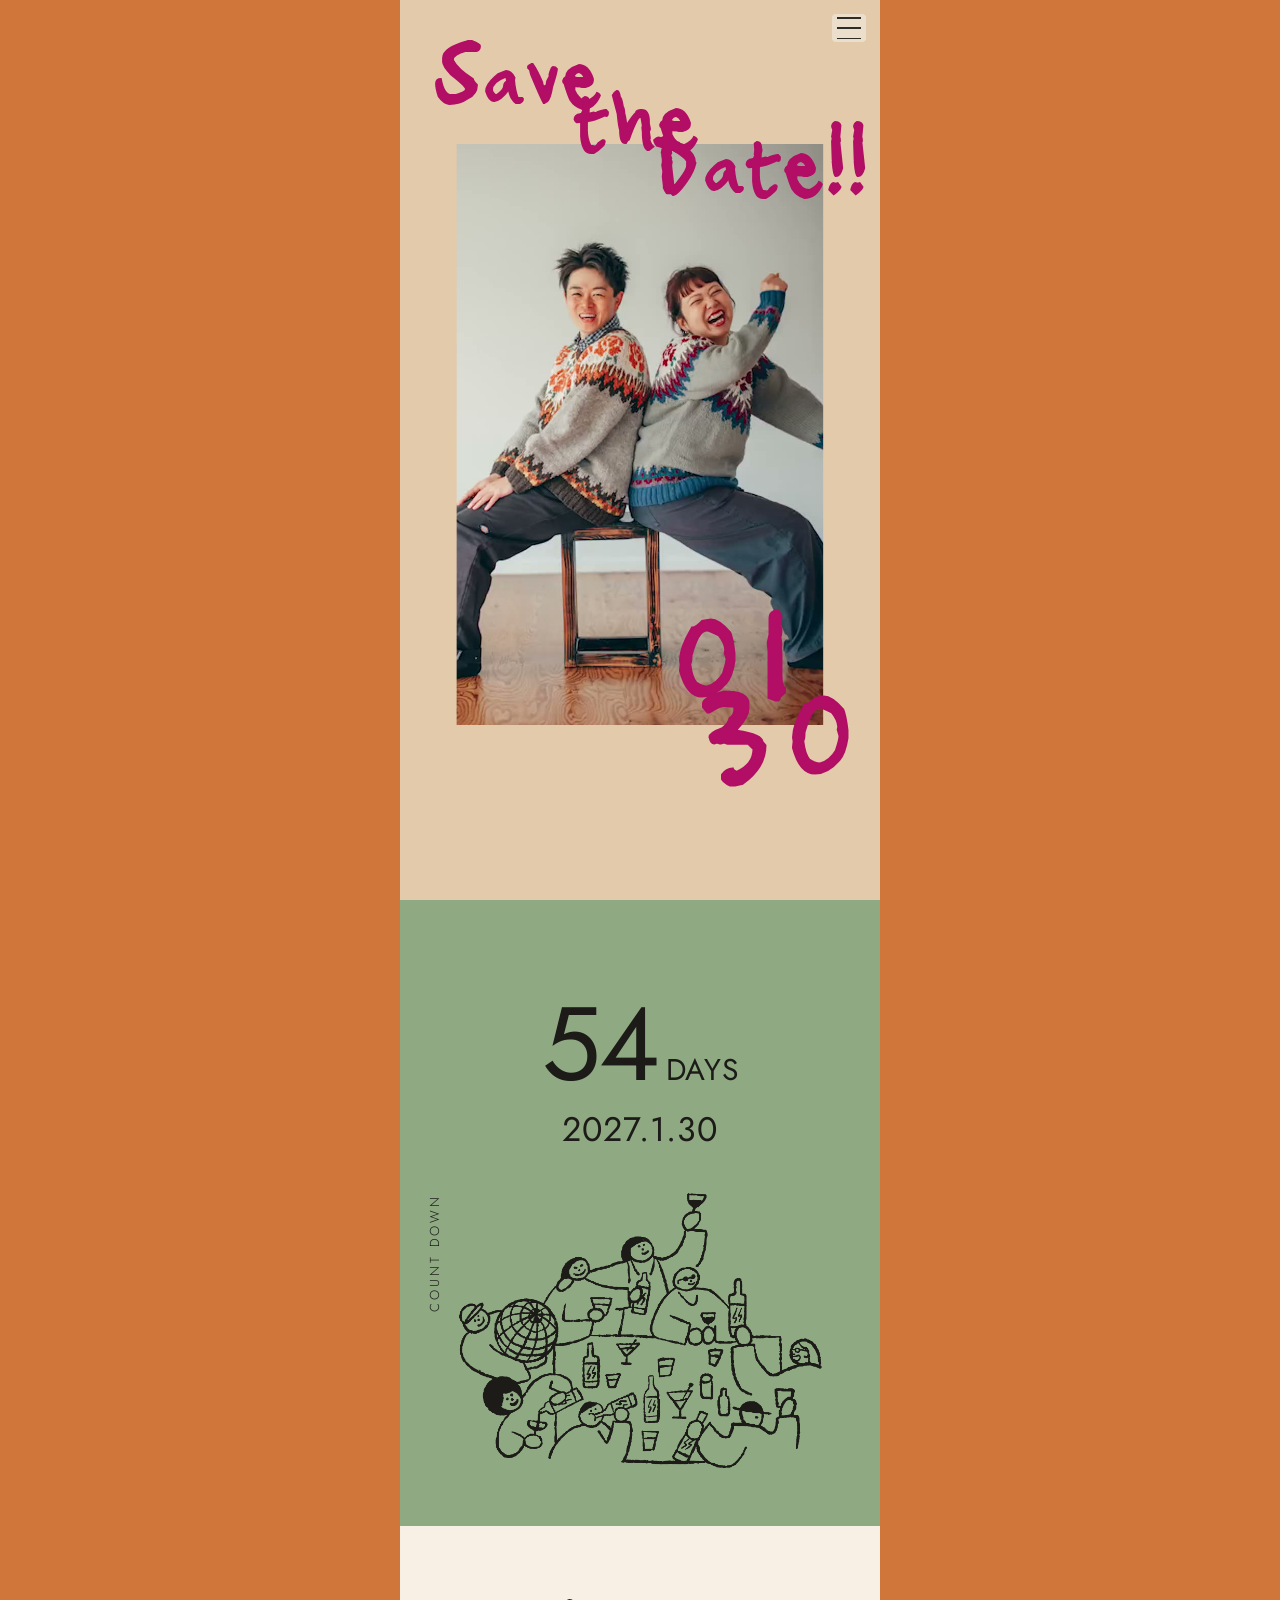
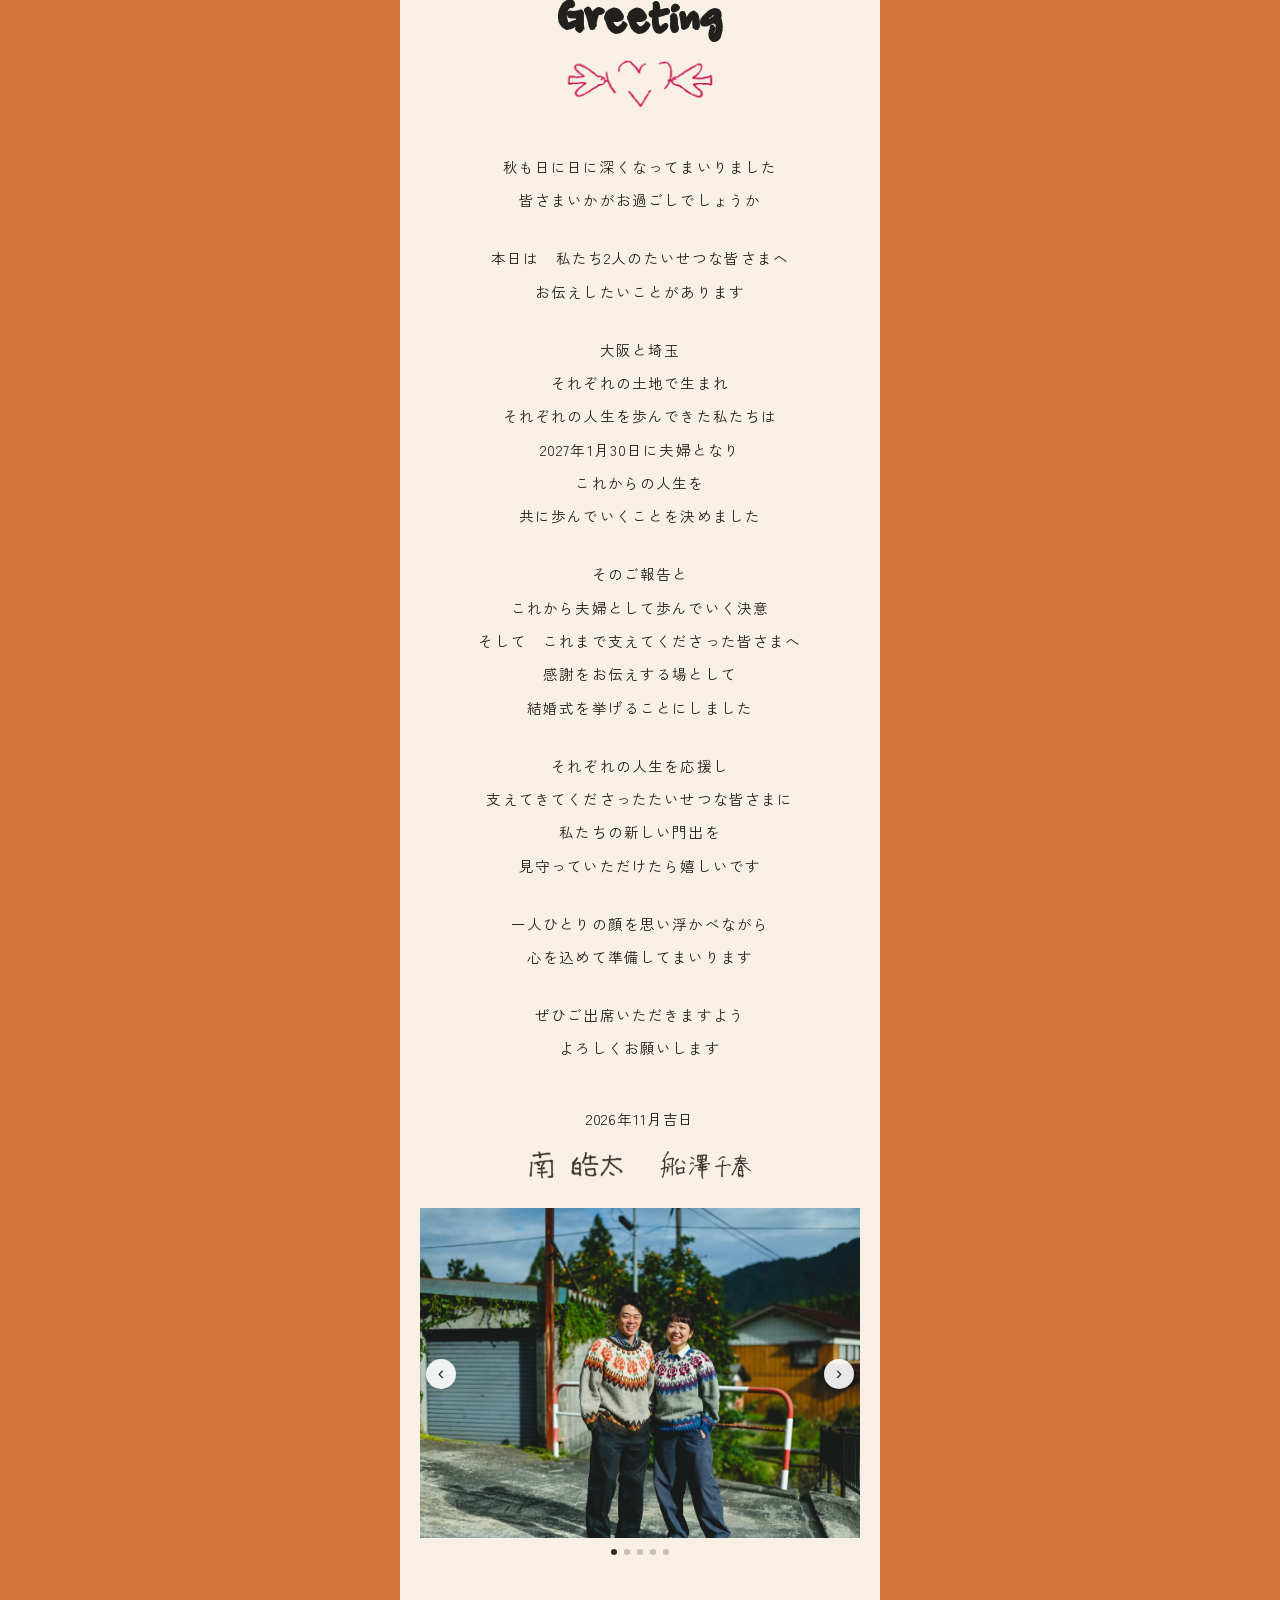
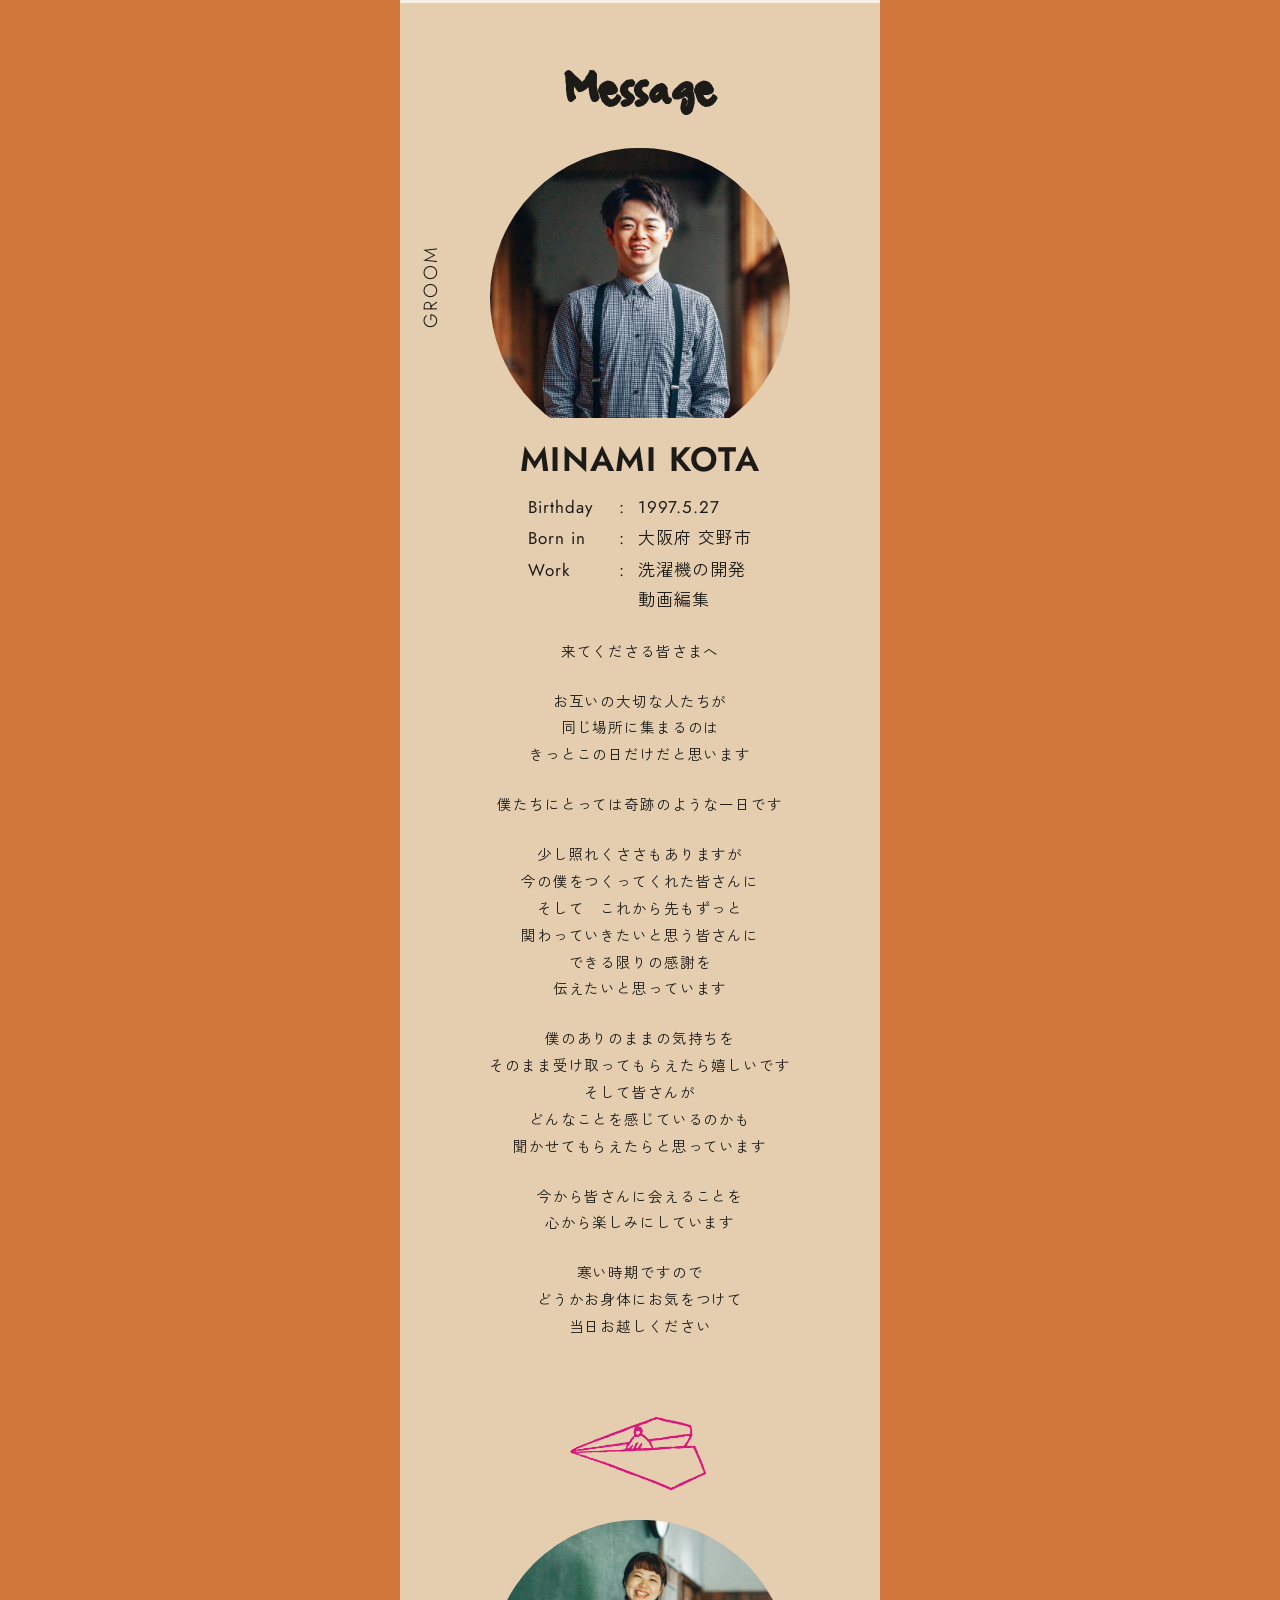
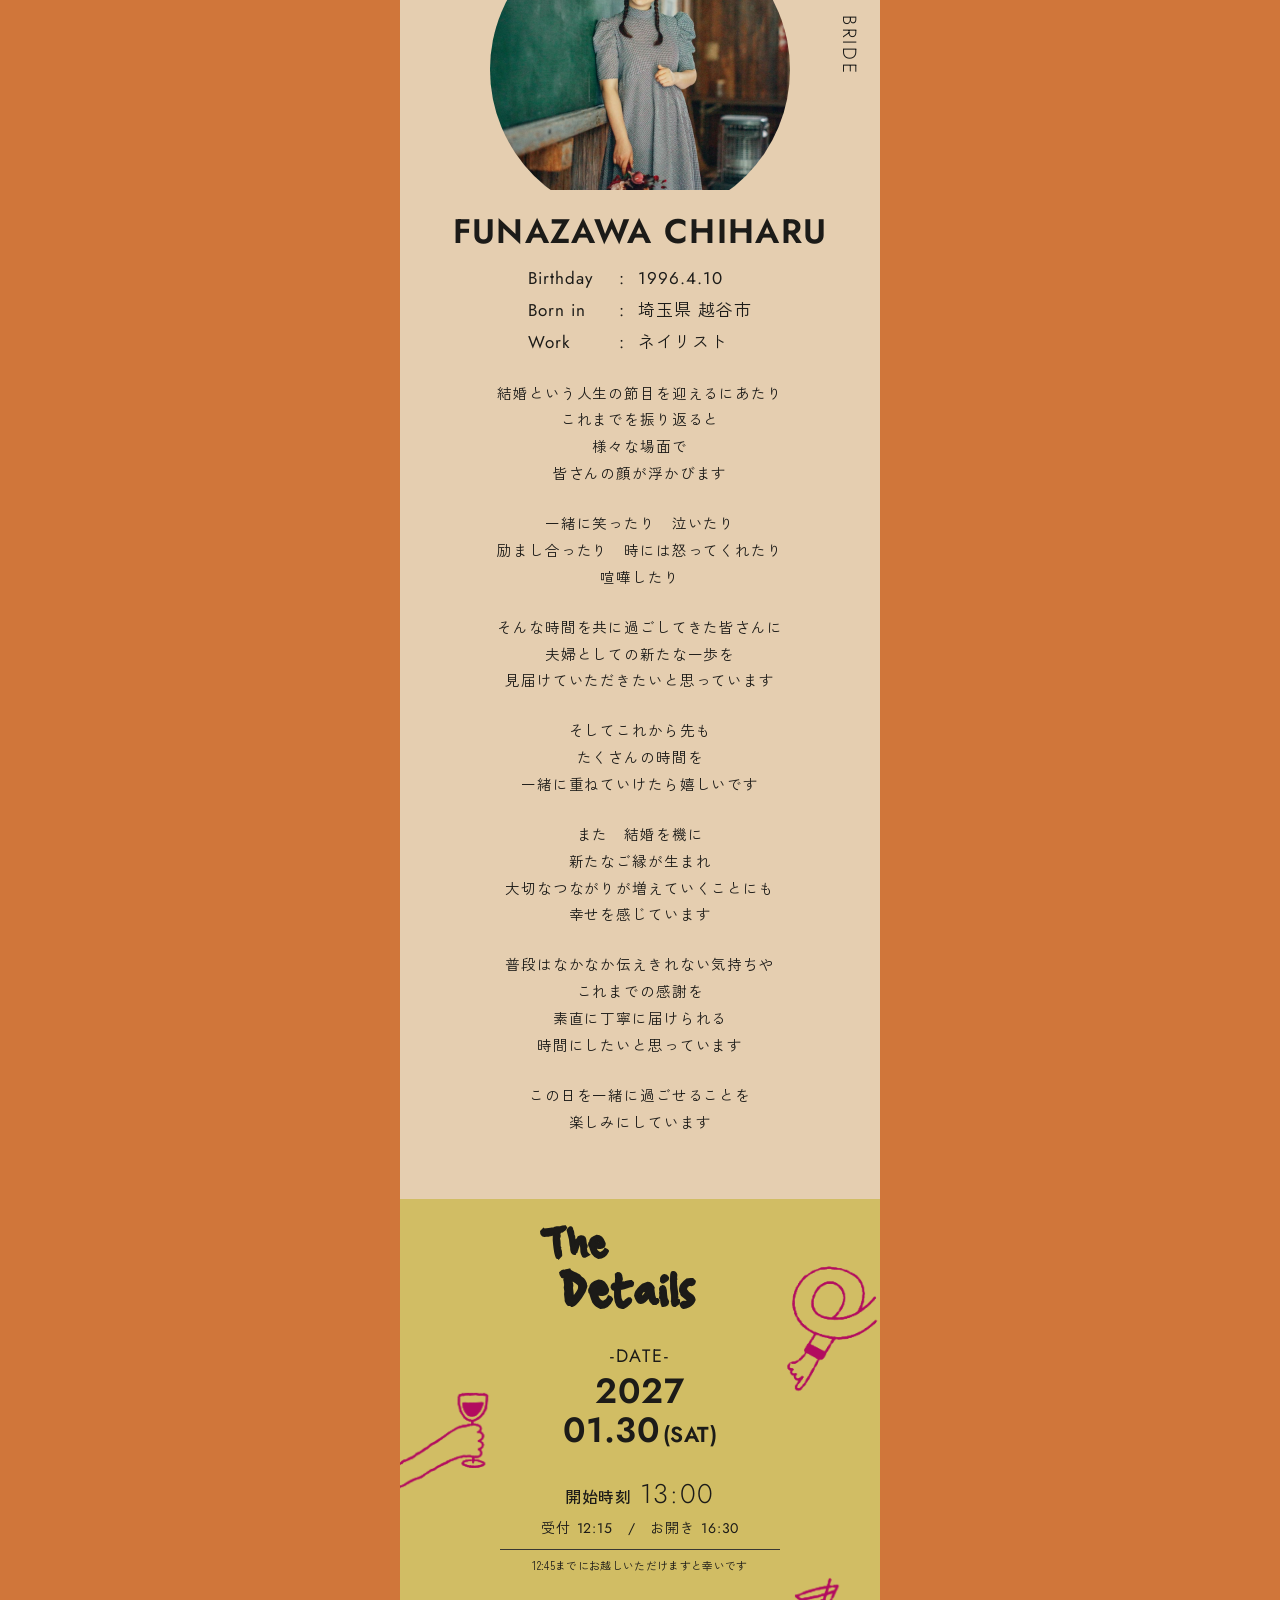
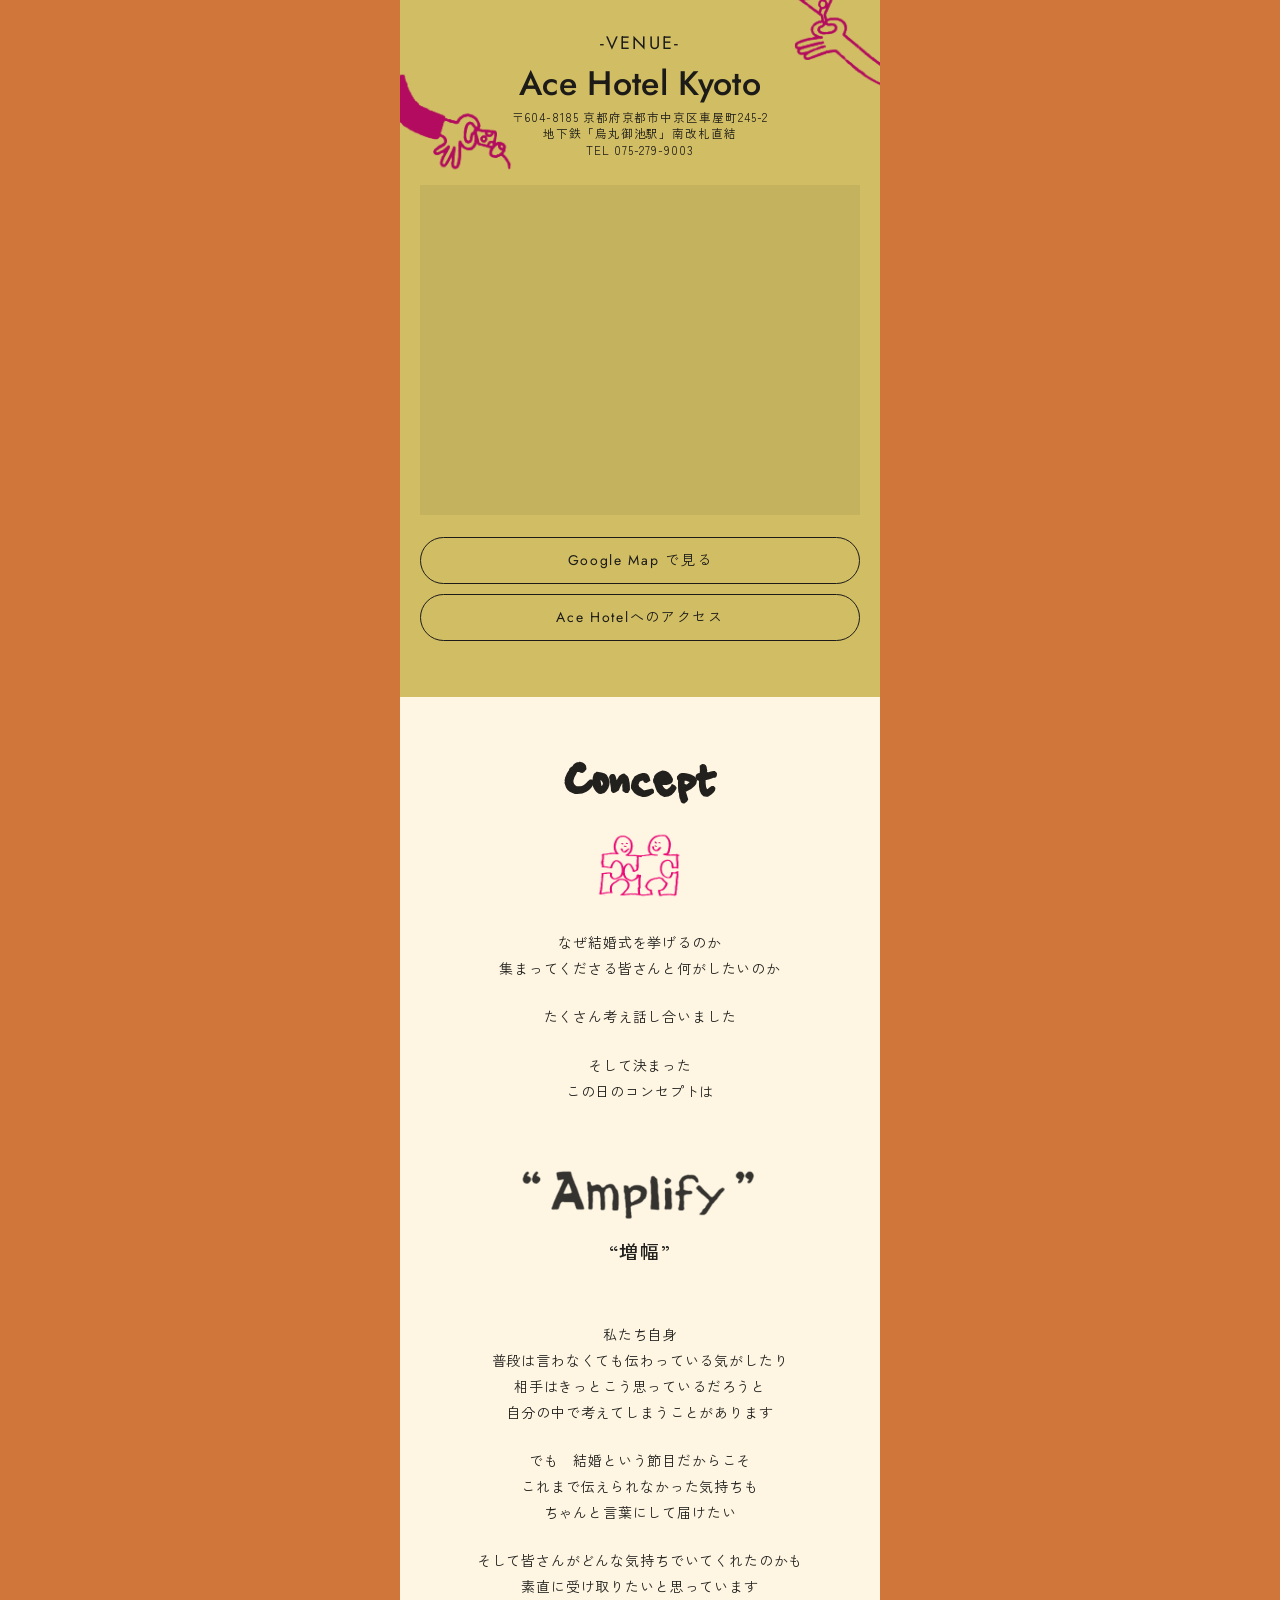
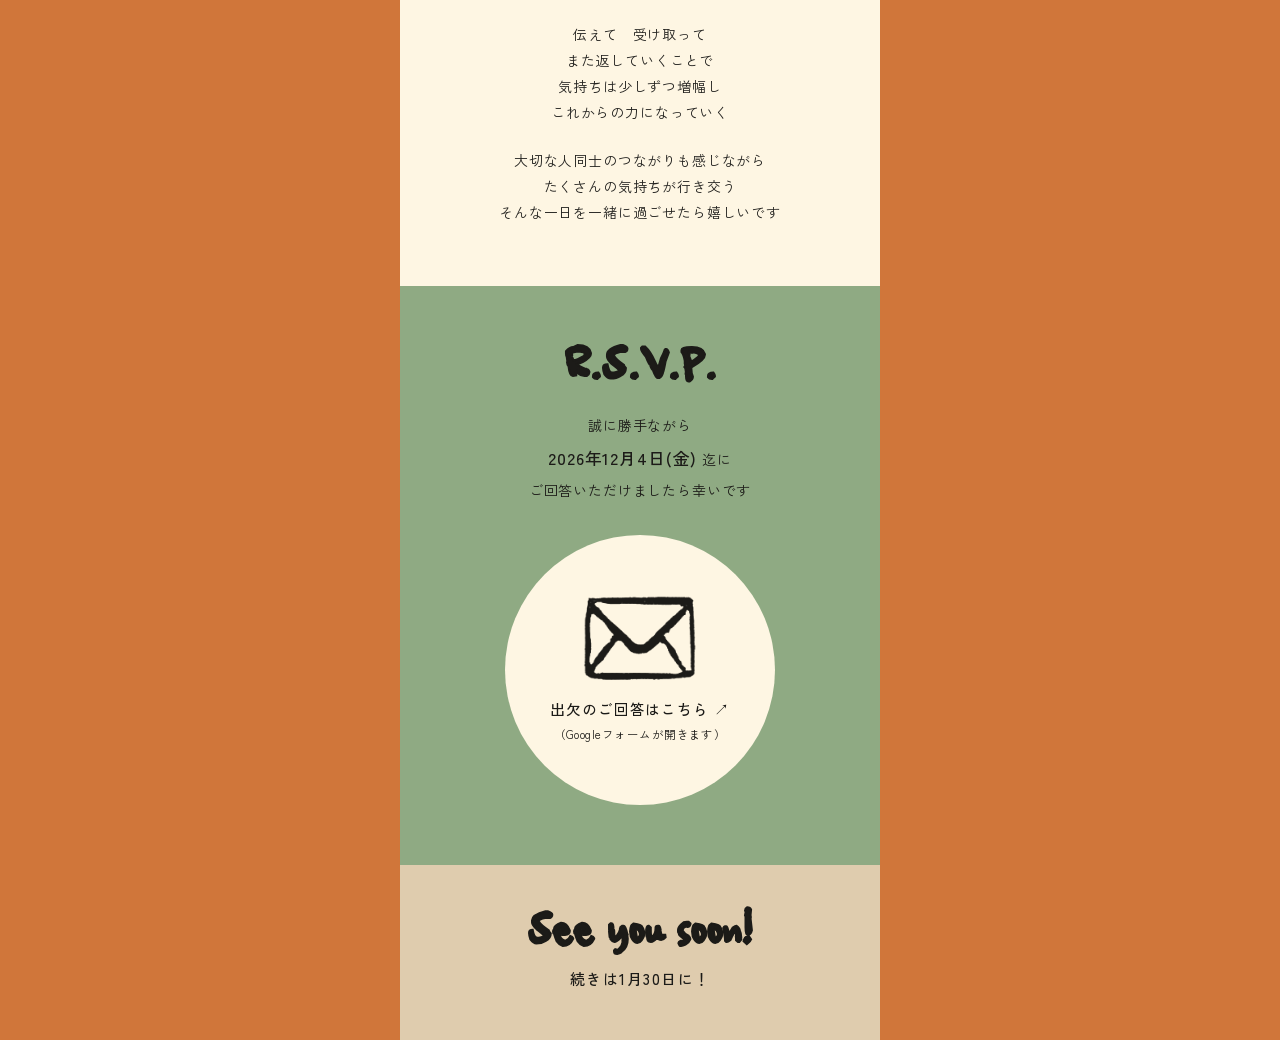
==== commit 45e39996: "Add files via upload" ====
--- a/pattern4.html
+++ b/pattern4.html
@@ -15,7 +15,7 @@
       rel="stylesheet"
     />
     <link rel="preload" as="font" type="font/ttf" href="assets/ampersand.ttf" crossorigin />
-        <link rel="stylesheet" href="pattern4.css?v=p4f" />
+        <link rel="stylesheet" href="pattern4.css?v=p4n" />
     <script>document.documentElement.classList.add("js");</script>
   </head>
 
@@ -114,9 +114,11 @@
         <!-- 写真  assets/photos/scene-1.jpg ~ scene-3.jpg を入れると自動で差し替わる -->
         <div class="gallery" data-gallery>
           <div class="gallery__track" tabindex="0" aria-label="写真">
-            <figure class="photo" data-photo="assets/photos/scene-1.jpg" data-temp="assets/temp-scene-1.jpg" data-label="PHOTO 01"></figure>
-            <figure class="photo" data-photo="assets/photos/scene-2.jpg" data-temp="assets/temp-scene-2.jpg" data-label="PHOTO 02"></figure>
-            <figure class="photo" data-photo="assets/photos/scene-3.jpg" data-temp="assets/temp-scene-3.jpg" data-label="PHOTO 03"></figure>
+            <figure class="photo" data-photo="assets/scene-1.jpg?v=1" data-label="PHOTO 01"></figure>
+            <figure class="photo" data-photo="assets/scene-2.jpg?v=1" data-label="PHOTO 02"></figure>
+            <figure class="photo" data-photo="assets/scene-3.jpg?v=1" data-label="PHOTO 03"></figure>
+            <figure class="photo" data-photo="assets/scene-4.jpg?v=1" data-label="PHOTO 04"></figure>
+            <figure class="photo" data-photo="assets/scene-5.jpg?v=1" data-label="PHOTO 05"></figure>
           </div>
           <button class="gallery__nav gallery__nav--prev" type="button" aria-label="前の写真">‹</button>
           <button class="gallery__nav gallery__nav--next" type="button" aria-label="次の写真">›</button>
@@ -179,7 +181,7 @@
           <img class="prof__plane" src="assets/p4-plane.png" alt="" />
           <span class="prof__side" aria-hidden="true">BRIDE</span>
           <!-- 写真  assets/photos/chiharu-solo.jpg を入れると自動で差し替わる -->
-          <figure class="photo photo--dome" data-photo="assets/photos/chiharu-solo.jpg" data-temp="assets/temp-chiharu.jpg" data-label="CHIHARU" data-reveal></figure>
+          <figure class="photo photo--dome" data-photo="assets/chiharu-solo.jpg?v=1" data-temp="assets/temp-chiharu.jpg" data-label="CHIHARU" data-reveal></figure>
           <p class="prof__name" data-reveal>FUNAZAWA CHIHARU</p>
           <dl class="prof__info" data-reveal>
               <div><dt>Birthday</dt><dd>1996.4.10</dd></div>
--- a/pattern4.css
+++ b/pattern4.css
@@ -1213,3 +1213,79 @@
   margin-top: 14px;
 }
 .greet__sign img { height: 30px; width: auto; max-width: 44%; max-height: none; }
+
+/* ===== 2026-11-12 修正 ===== */
+/* メッセージの行間をコンセプトの本文にそろえる */
+.prof__text p { line-height: 1.85; }
+.prof__text p + p { margin-top: 1.6em; }
+
+/* トップ:見本どおりの文字の大きさと位置 */
+.hero__video {
+  top: 16%;
+  height: calc(var(--h) * .645);
+  width: min(76.5cqw, calc(var(--h) * .645 * .667));
+}
+.std {
+  top: max(6.2%, env(safe-area-inset-top));
+  left: 7cqw;
+  font-size: min(18cqw, calc(var(--h) * .102), 104px);
+  line-height: .56;
+}
+.std span { margin-left: 29.3cqw; }
+.std span + span { margin-left: 46.6cqw; }
+.hero .hero__date {
+  right: 5.8cqw;
+  bottom: 13%;
+  font-size: min(30cqw, calc(var(--h) * .168), 150px);
+  line-height: .51;
+}
+.hero__date span:first-child { margin-right: .5em; }
+
+/* The Details:見本どおりの配置 */
+.details__top { position: static; }
+.details__title { padding-left: 25cqw; font-size: min(9.6cqw, 42px); }
+.details__title span { margin-left: 4.6cqw; }
+.details__label { margin-top: 30px; font-size: 18px; }
+.details__year { margin-top: 8px; font-size: 35px; }
+.details__day { font-size: 35px; }
+.details__day small { font-size: .62em; font-weight: 600; }
+.details__start { margin-top: 22px; font-size: 30px; font-weight: 300; }
+.details__start span { font-size: 16px; }
+.details__sub { margin-top: 4px; font-size: 14px; word-spacing: .1em; }
+.details__note {
+  width: min(64cqw, 280px);
+  margin-top: 10px;
+  padding-top: 8px;
+  font-size: 11px;
+  letter-spacing: .03em;
+  white-space: nowrap;
+}
+.details__venue .details__label { margin-top: 50px; }
+.details__name { margin-top: 6px; font-size: min(8.4cqw, 34px); }
+.details__addr { margin-top: 8px; font-size: 11.5px; line-height: 1.45; letter-spacing: .08em; }
+.details__hand--ring    { left: auto; right: 0; top: 64px;  width: 20cqw; }
+.details__hand--wine    { left: 0; right: auto; top: 190px; width: 19.5cqw; }
+.details__hand--martini { left: auto; right: 0; top: 376px; width: 18.5cqw; }
+.details__hand--phone   { left: 0; right: auto; top: 470px; width: 23.5cqw; }
+/* トップの文字は見本どおり太字をやめて、字間を広げる */
+.std, .hero .hero__date { font-weight: 400; -webkit-text-stroke: 0; }
+.std { font-size: min(19.5cqw, calc(var(--h) * .11), 112px); letter-spacing: .09em; }
+.hero .hero__date { font-size: min(28cqw, calc(var(--h) * .157), 140px); letter-spacing: .3em; margin-right: -.3em; }
+.std { line-height: .5; letter-spacing: .035em; -webkit-text-stroke: .02em currentColor; }
+.hero .hero__date { font-size: min(30.8cqw, calc(var(--h) * .173), 154px); line-height: .52; letter-spacing: .12em; margin-right: -.12em; -webkit-text-stroke: .02em currentColor; }
+.hero__date span:first-child { margin-right: .42em; }
+.std { font-size: min(18.6cqw, calc(var(--h) * .105), 106px); line-height: .5; letter-spacing: .01em; }
+#date.details { padding-top: 24px; }
+.details__label { margin-top: 28px; line-height: 1.3; }
+.details__year { margin-top: 4px; }
+.details__start { margin-top: 18px; font-size: 27px; line-height: 1.2; }
+.details__sub { margin-top: 2px; line-height: 1.4; }
+.details__note { margin-top: 8px; padding-top: 7px; line-height: 1.5; }
+.details__venue .details__label { margin-top: 42px; }
+.details__name { margin-top: 2px; }
+.details__start { margin-top: 29px; }
+.details__sub { margin-top: 8px; }
+.details__note { margin-top: 11px; }
+.details__venue .details__label { margin-top: 50px; }
+.details__name { margin-top: 9px; }
+.details__addr { margin-top: 4px; }
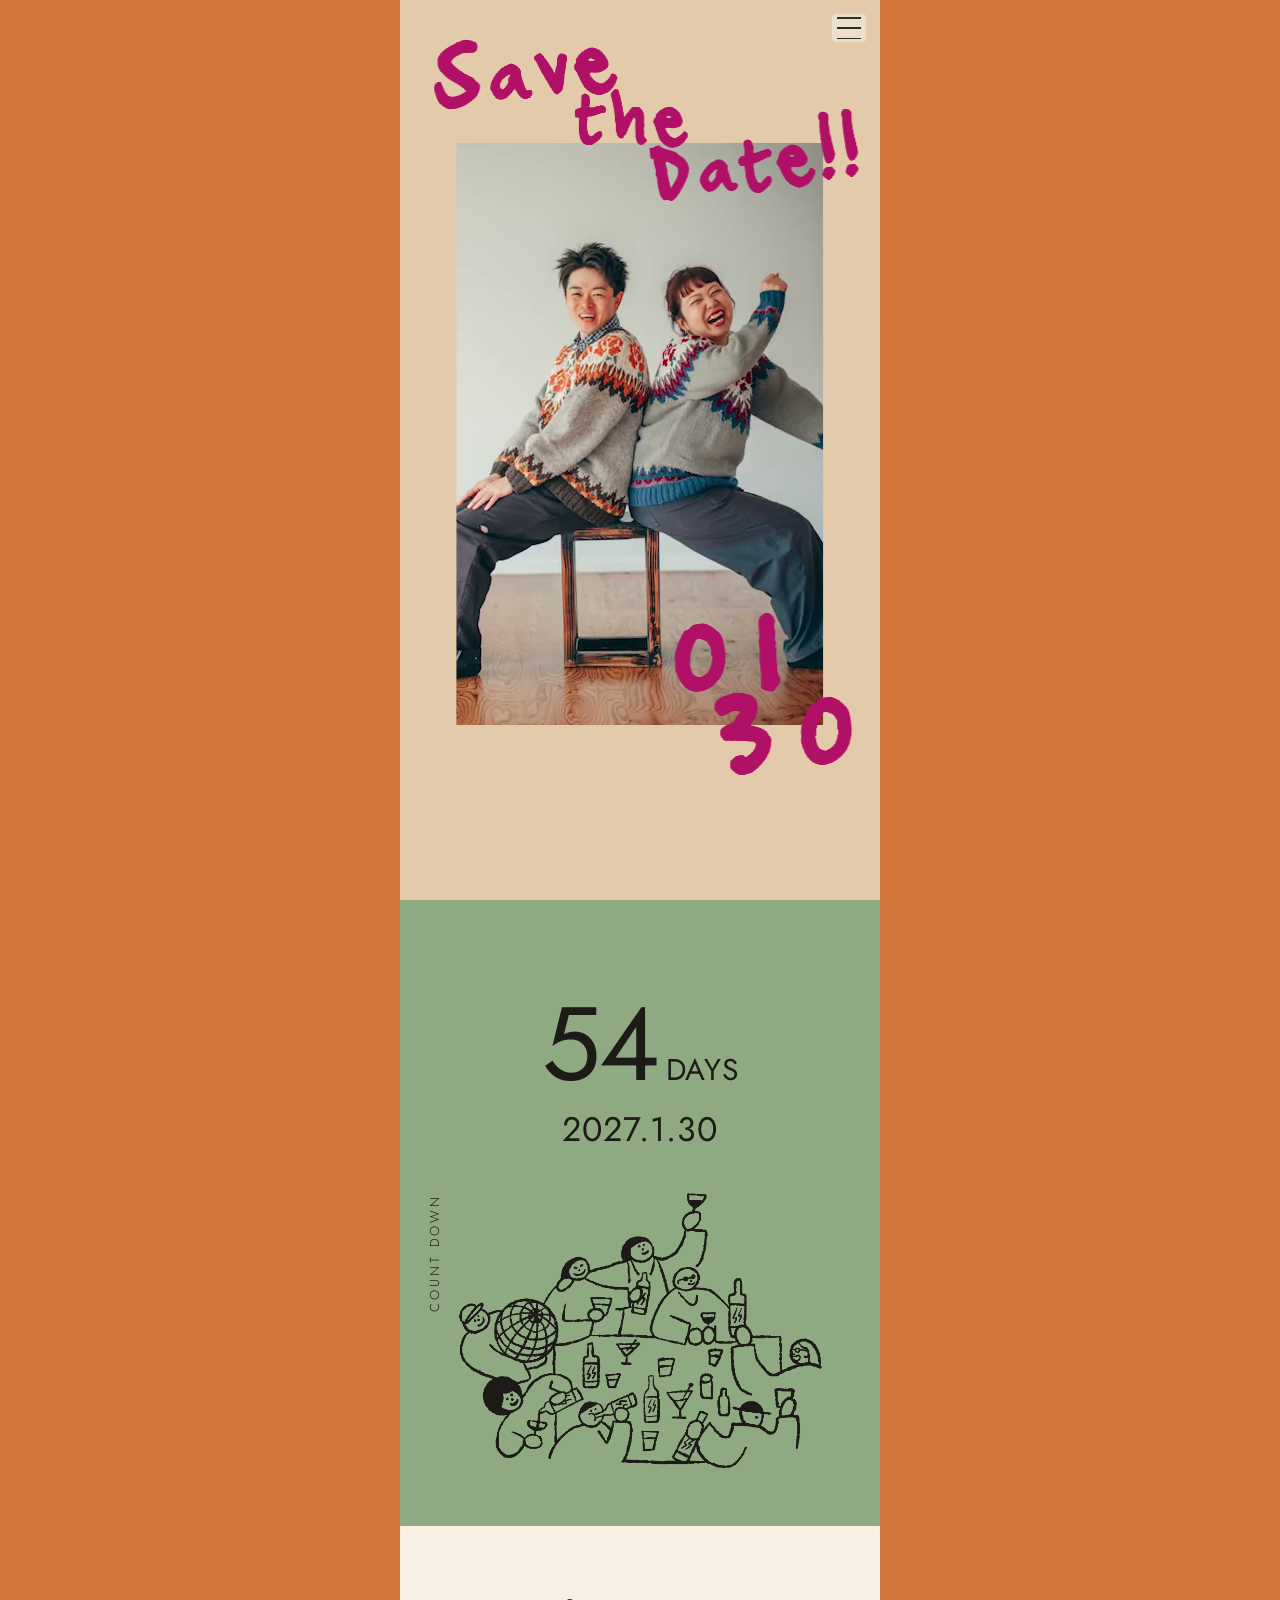
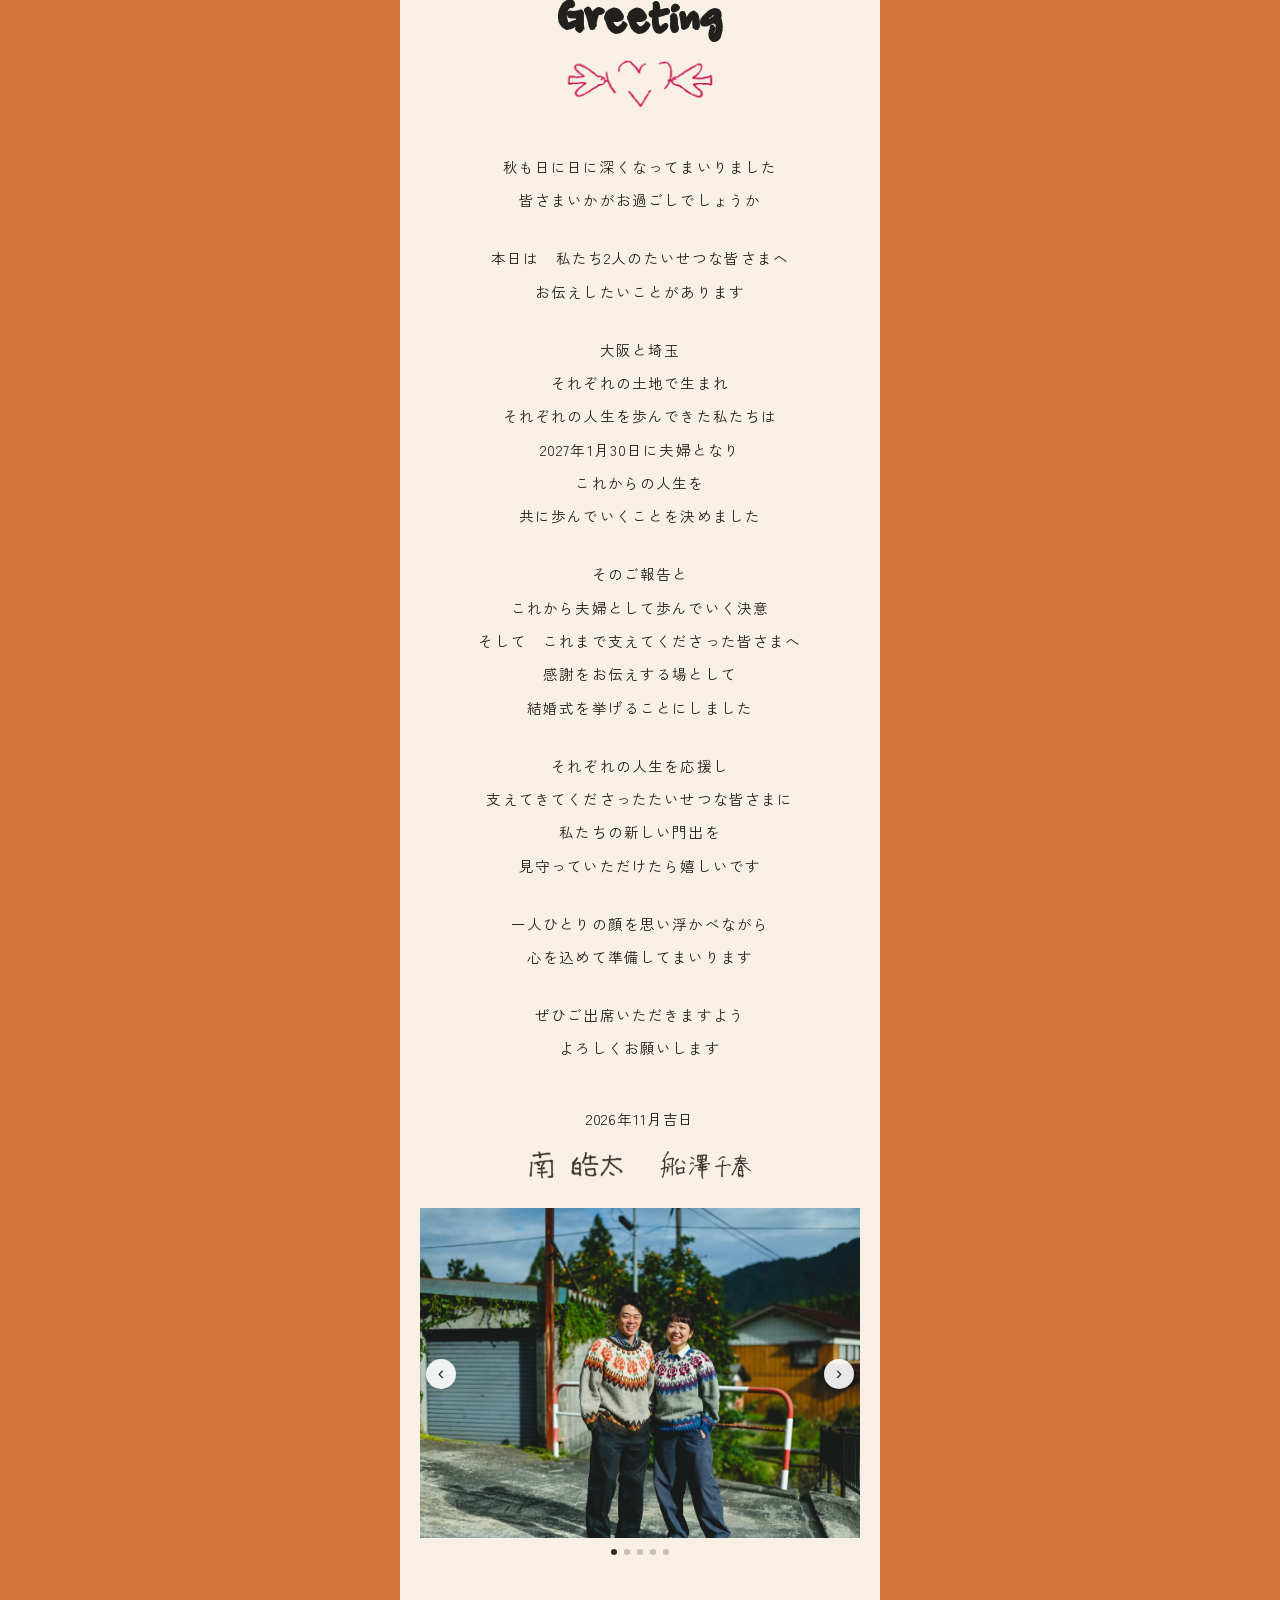
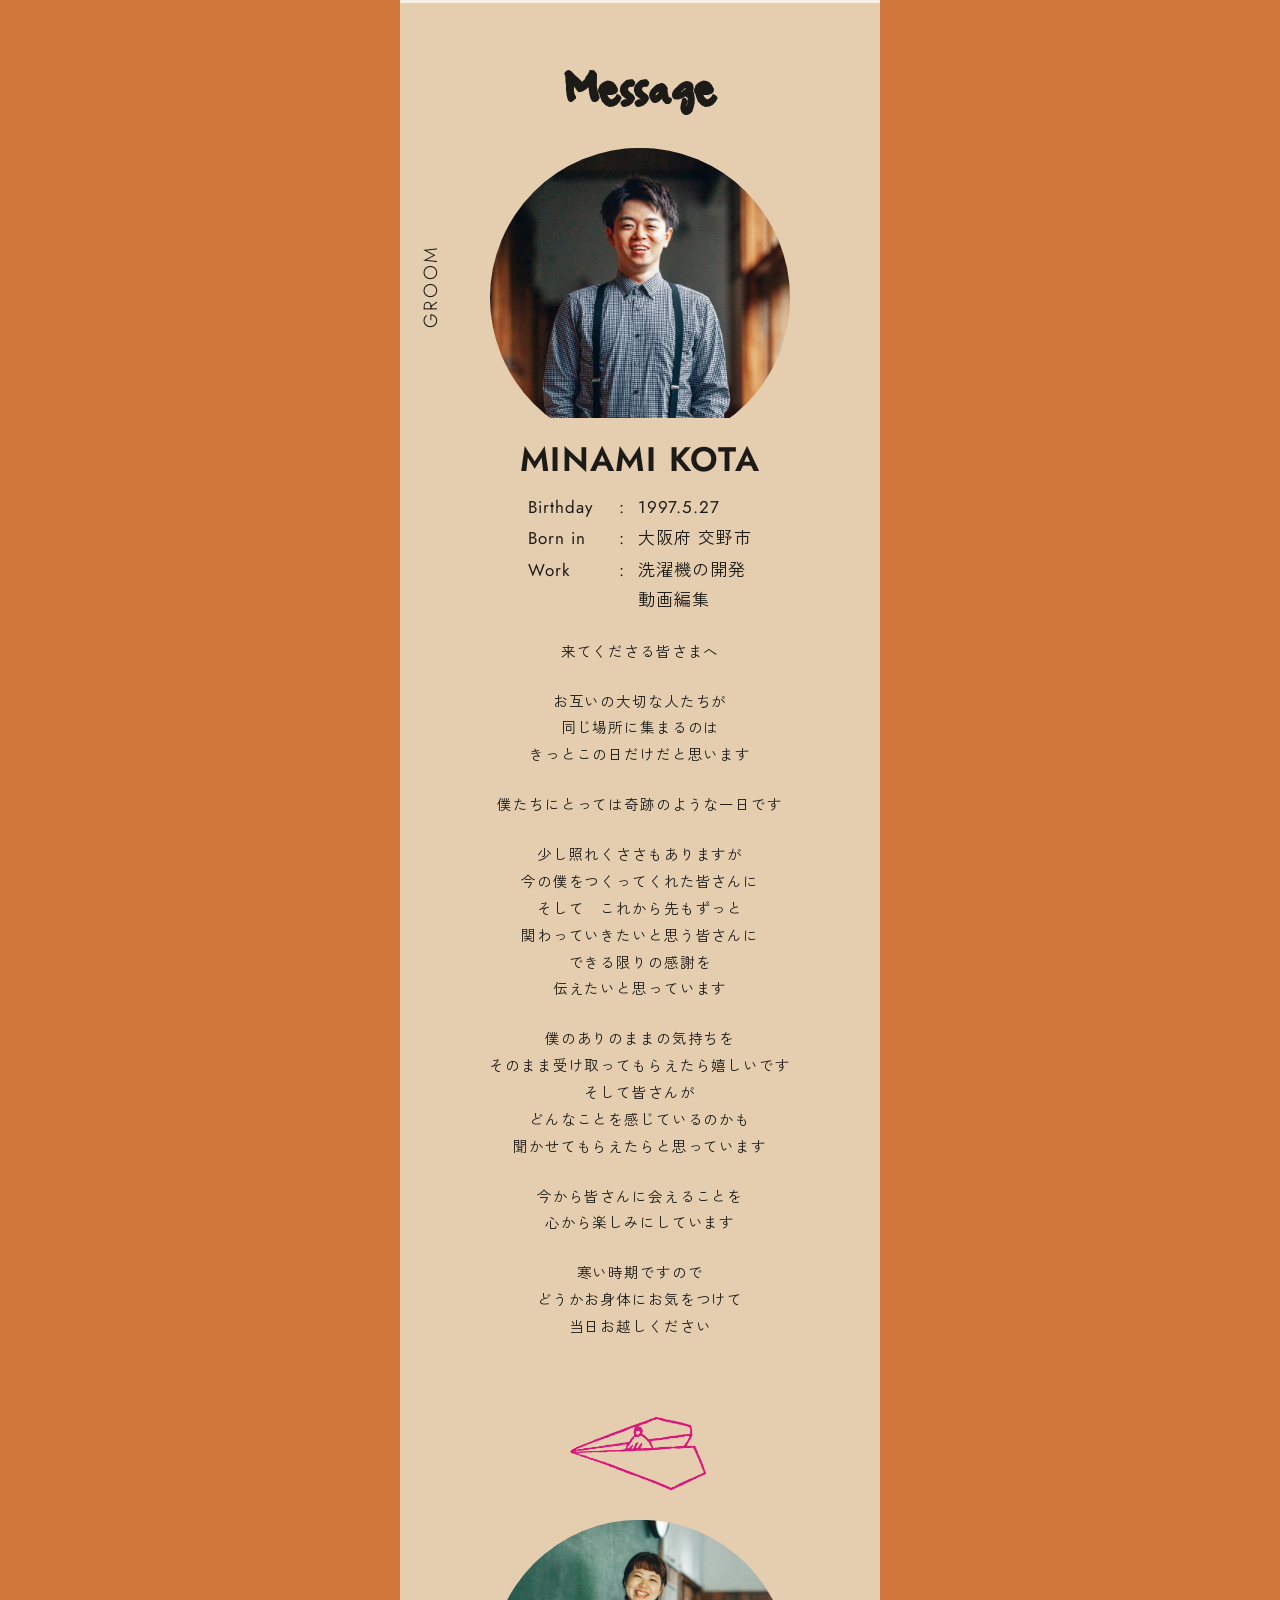
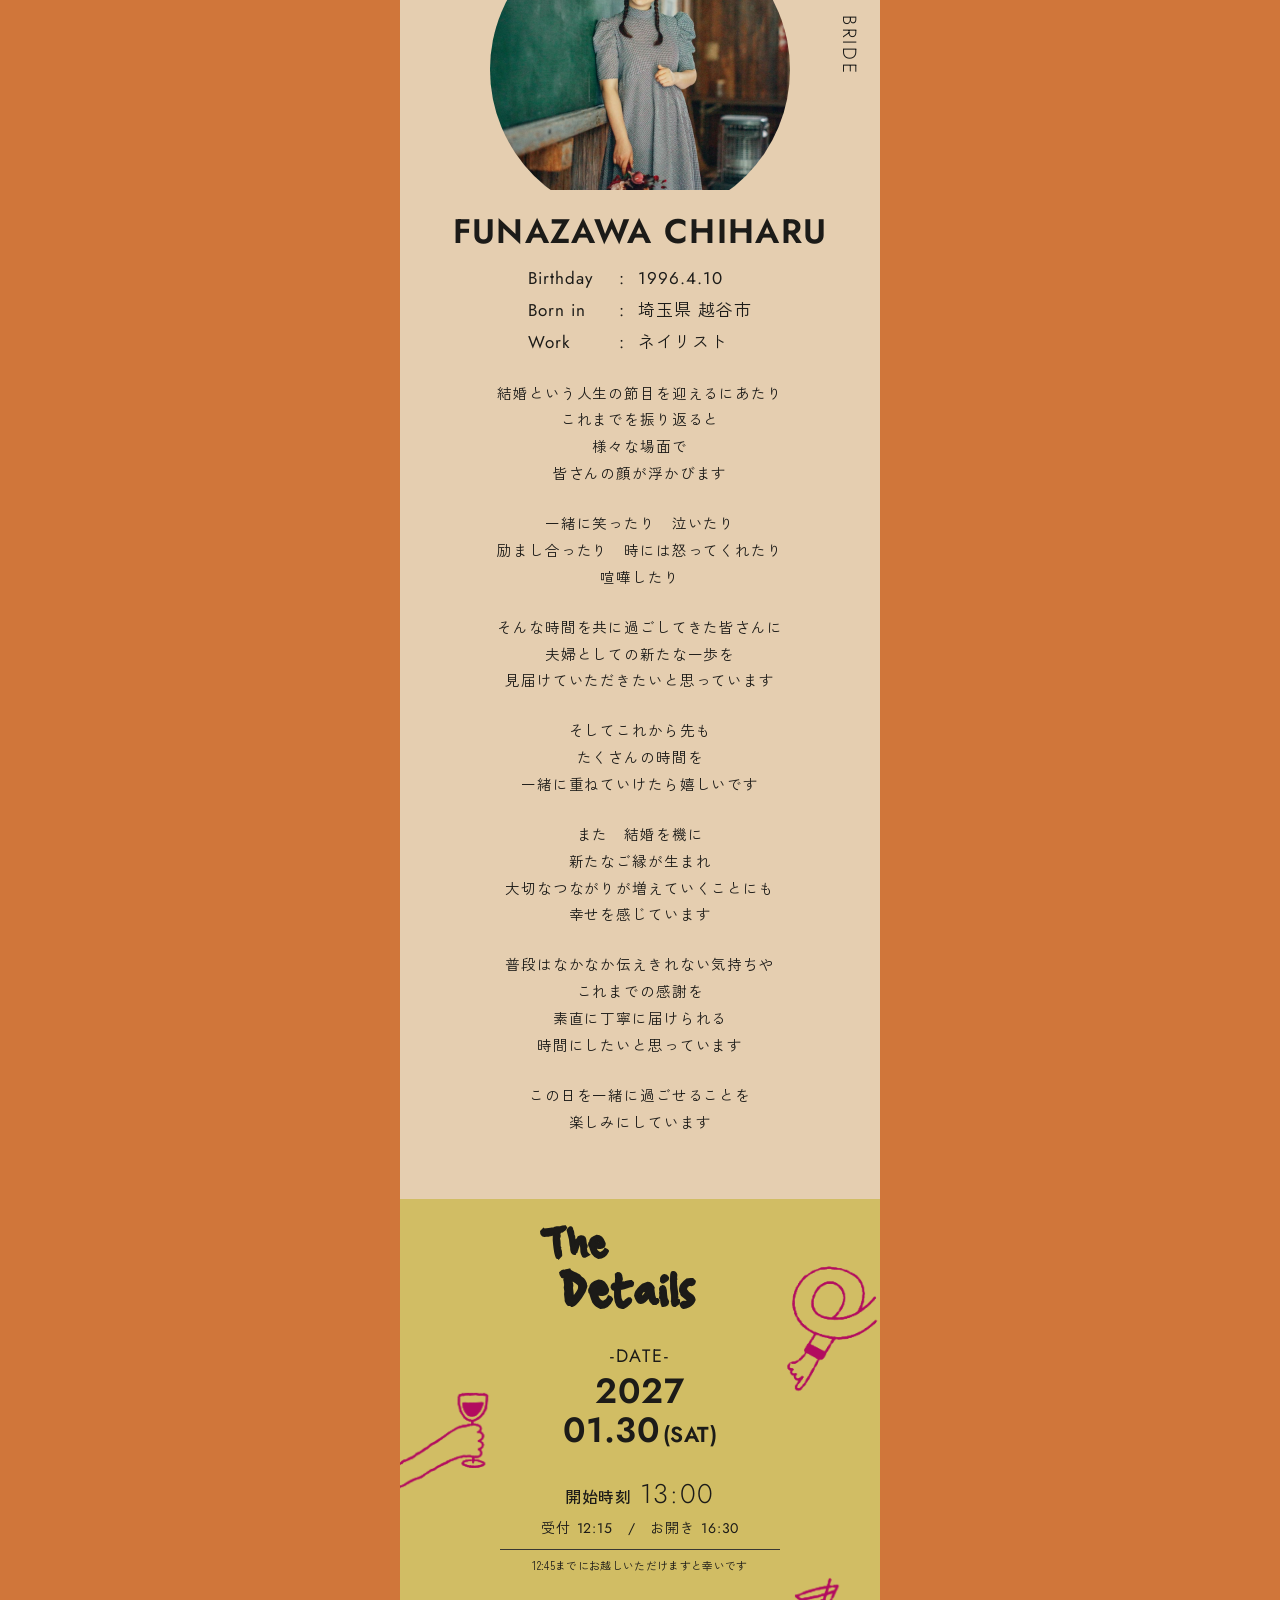
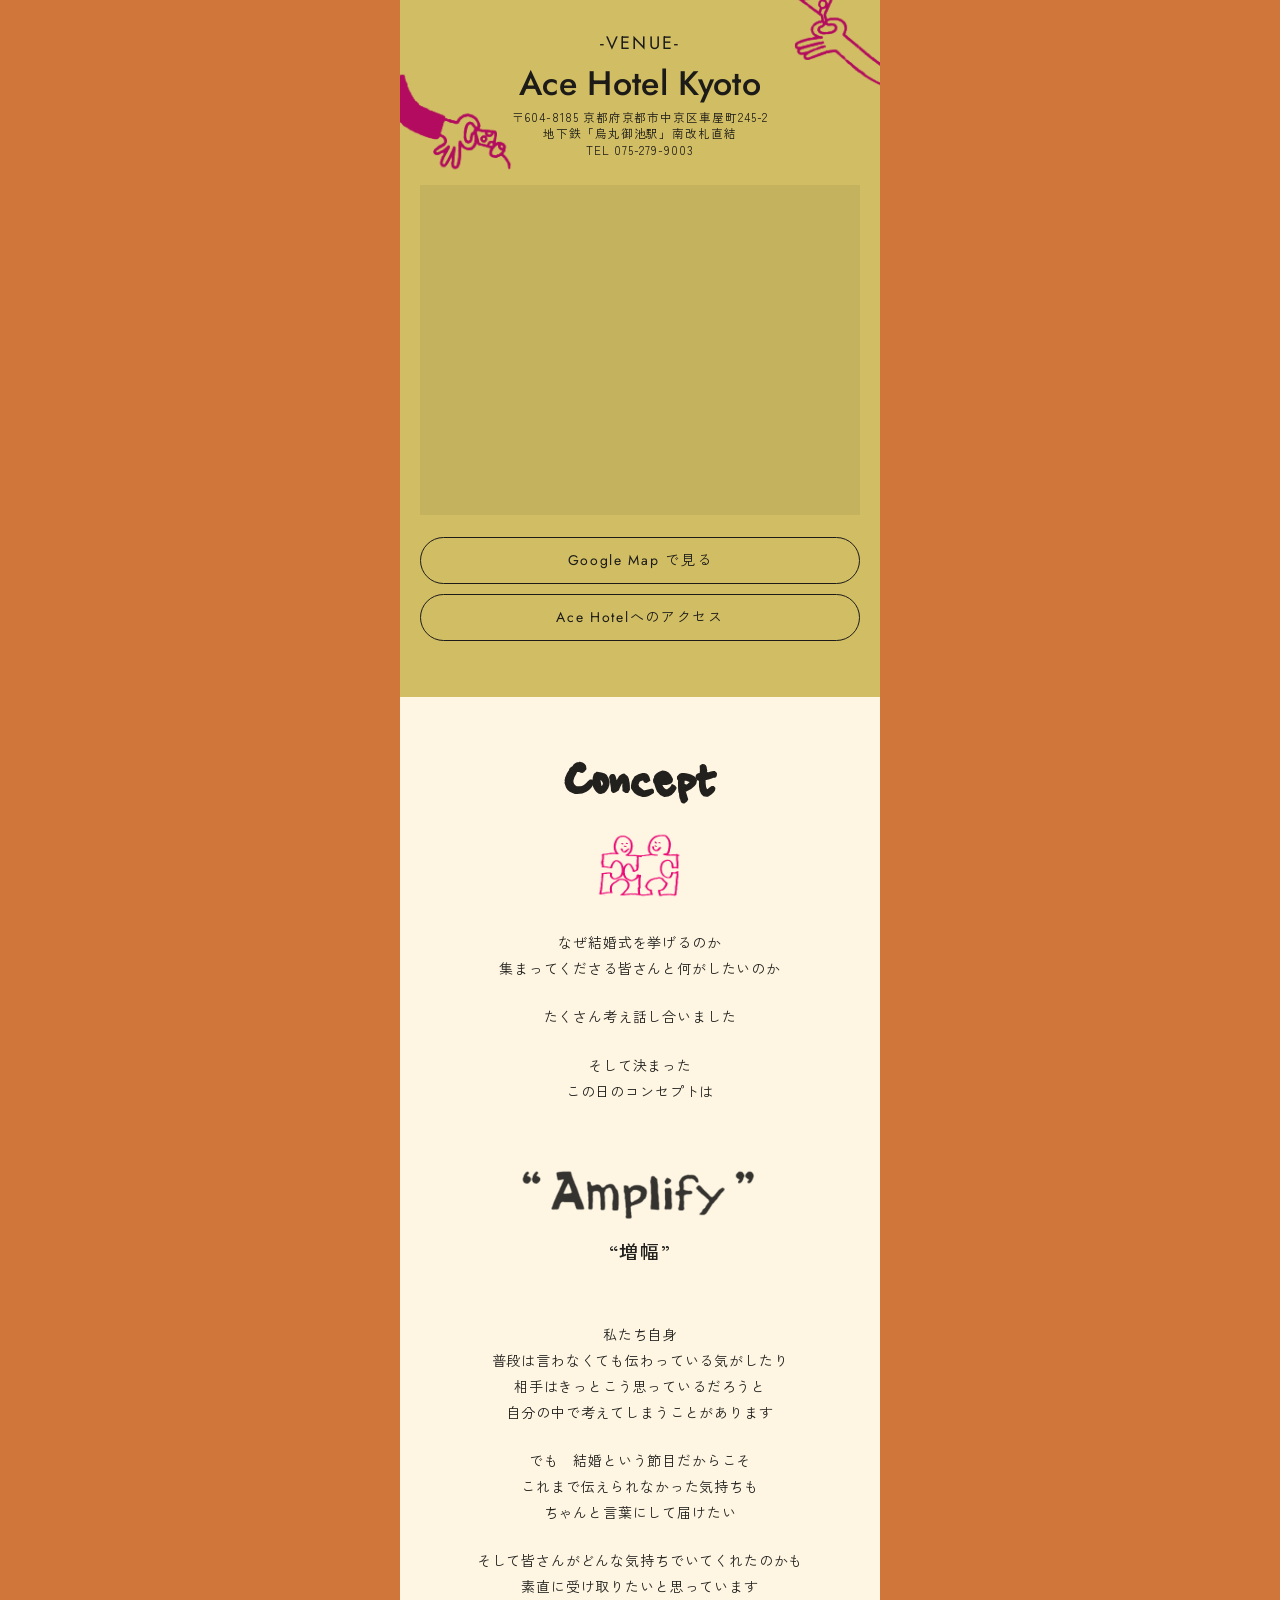
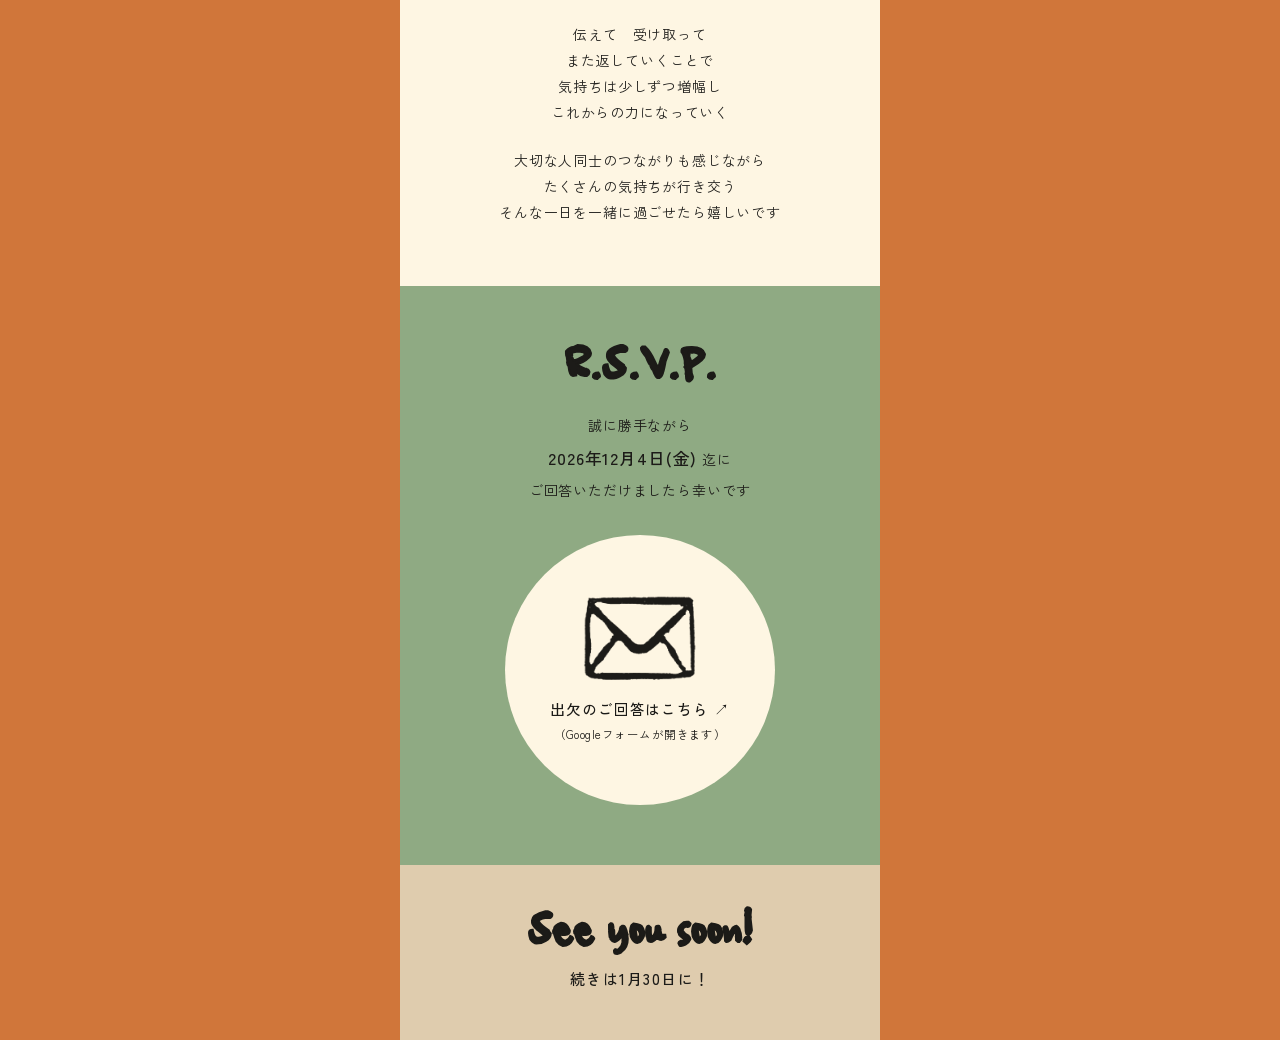
==== commit e43ce6b0: "Add files via upload" ====
--- a/pattern4.html
+++ b/pattern4.html
@@ -15,7 +15,7 @@
       rel="stylesheet"
     />
     <link rel="preload" as="font" type="font/ttf" href="assets/ampersand.ttf" crossorigin />
-        <link rel="stylesheet" href="pattern4.css?v=p4n" />
+        <link rel="stylesheet" href="pattern4.css?v=p4o" />
     <script>document.documentElement.classList.add("js");</script>
   </head>
 
@@ -44,8 +44,12 @@
             <source src="assets/hero.mp4?v=20261109" type="video/mp4" />
           </video>
         </div>
-        <h1 class="std" aria-label="Save the Date">Save<span>the</span><span>Date!!</span></h1>
-        <p class="hero__date" aria-label="1月30日"><span>01</span><span>30</span></p>
+        <h1 class="sr-only">Save the Date!! 1月30日</h1>
+        <!-- 見本画像から切り抜いた文字。写真の枠を基準に、見本と同じ比率で置く -->
+        <div class="hero__frame" aria-hidden="true">
+          <img class="hero__std-img" src="assets/hero-std.png?v=1" alt="" />
+          <img class="hero__date-img" src="assets/hero-date.png?v=1" alt="" />
+        </div>
       </section>
 
       <!-- ===== カウントダウン ===== -->
--- a/pattern4.css
+++ b/pattern4.css
@@ -1289,3 +1289,18 @@
 .details__venue .details__label { margin-top: 50px; }
 .details__name { margin-top: 9px; }
 .details__addr { margin-top: 4px; }
+
+/* ===== トップ:見本の文字を画像で、写真の枠を基準に同じ比率で置く(2026-11-12) ===== */
+.sr-only { position: absolute; width: 1px; height: 1px; overflow: hidden; clip: rect(0 0 0 0); white-space: nowrap; }
+.hero__video, .hero__frame {
+  position: absolute;
+  top: 15.885%;
+  left: 50%;
+  height: calc(var(--h) * .6471);
+  width: min(76.56cqw, calc(var(--h) * .6471 * .6658));
+  transform: translateX(-50%);
+}
+.hero__frame { z-index: 2; pointer-events: none; }
+.hero__frame img { position: absolute; max-width: none; height: auto; }
+.hero__std-img  { left: -6.667%; top: -18.025%; width: 116.735%; }
+.hero__date-img { left: 58.912%; top: 80.344%;  width: 49.524%; }
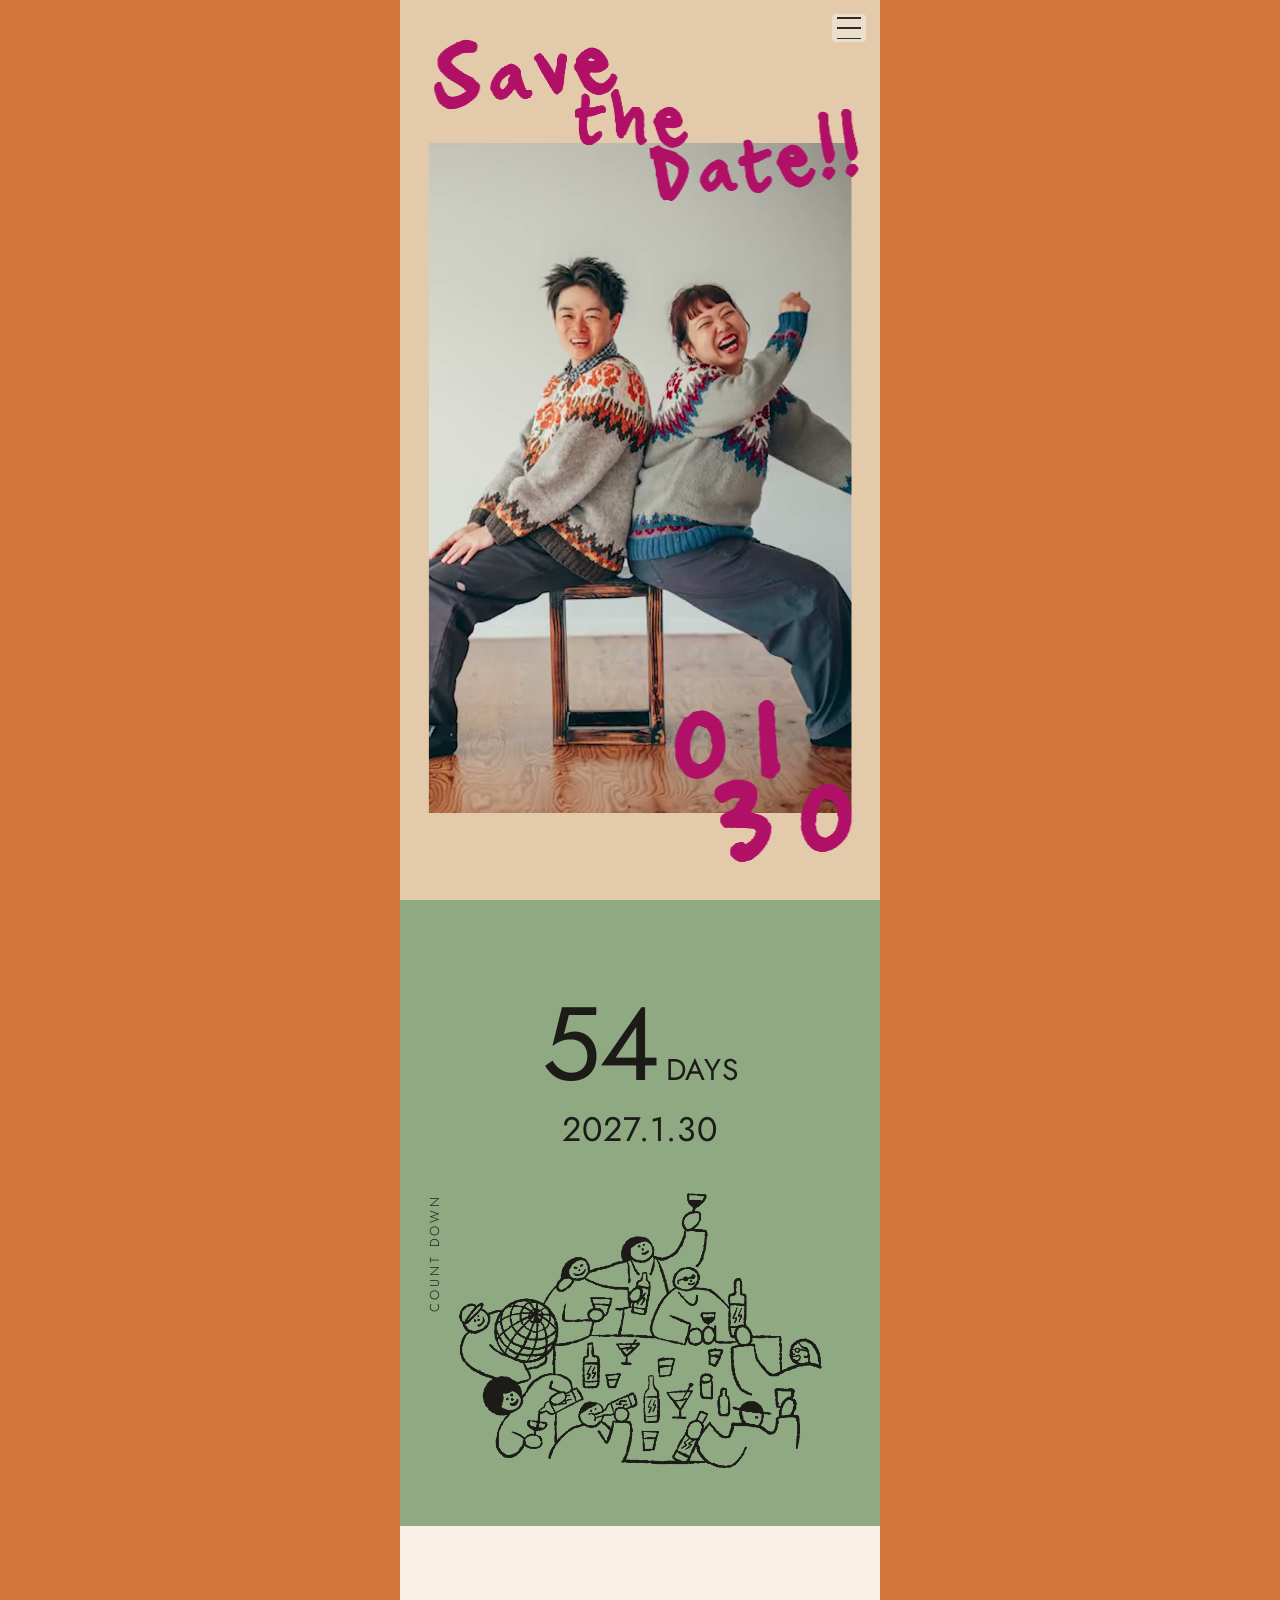
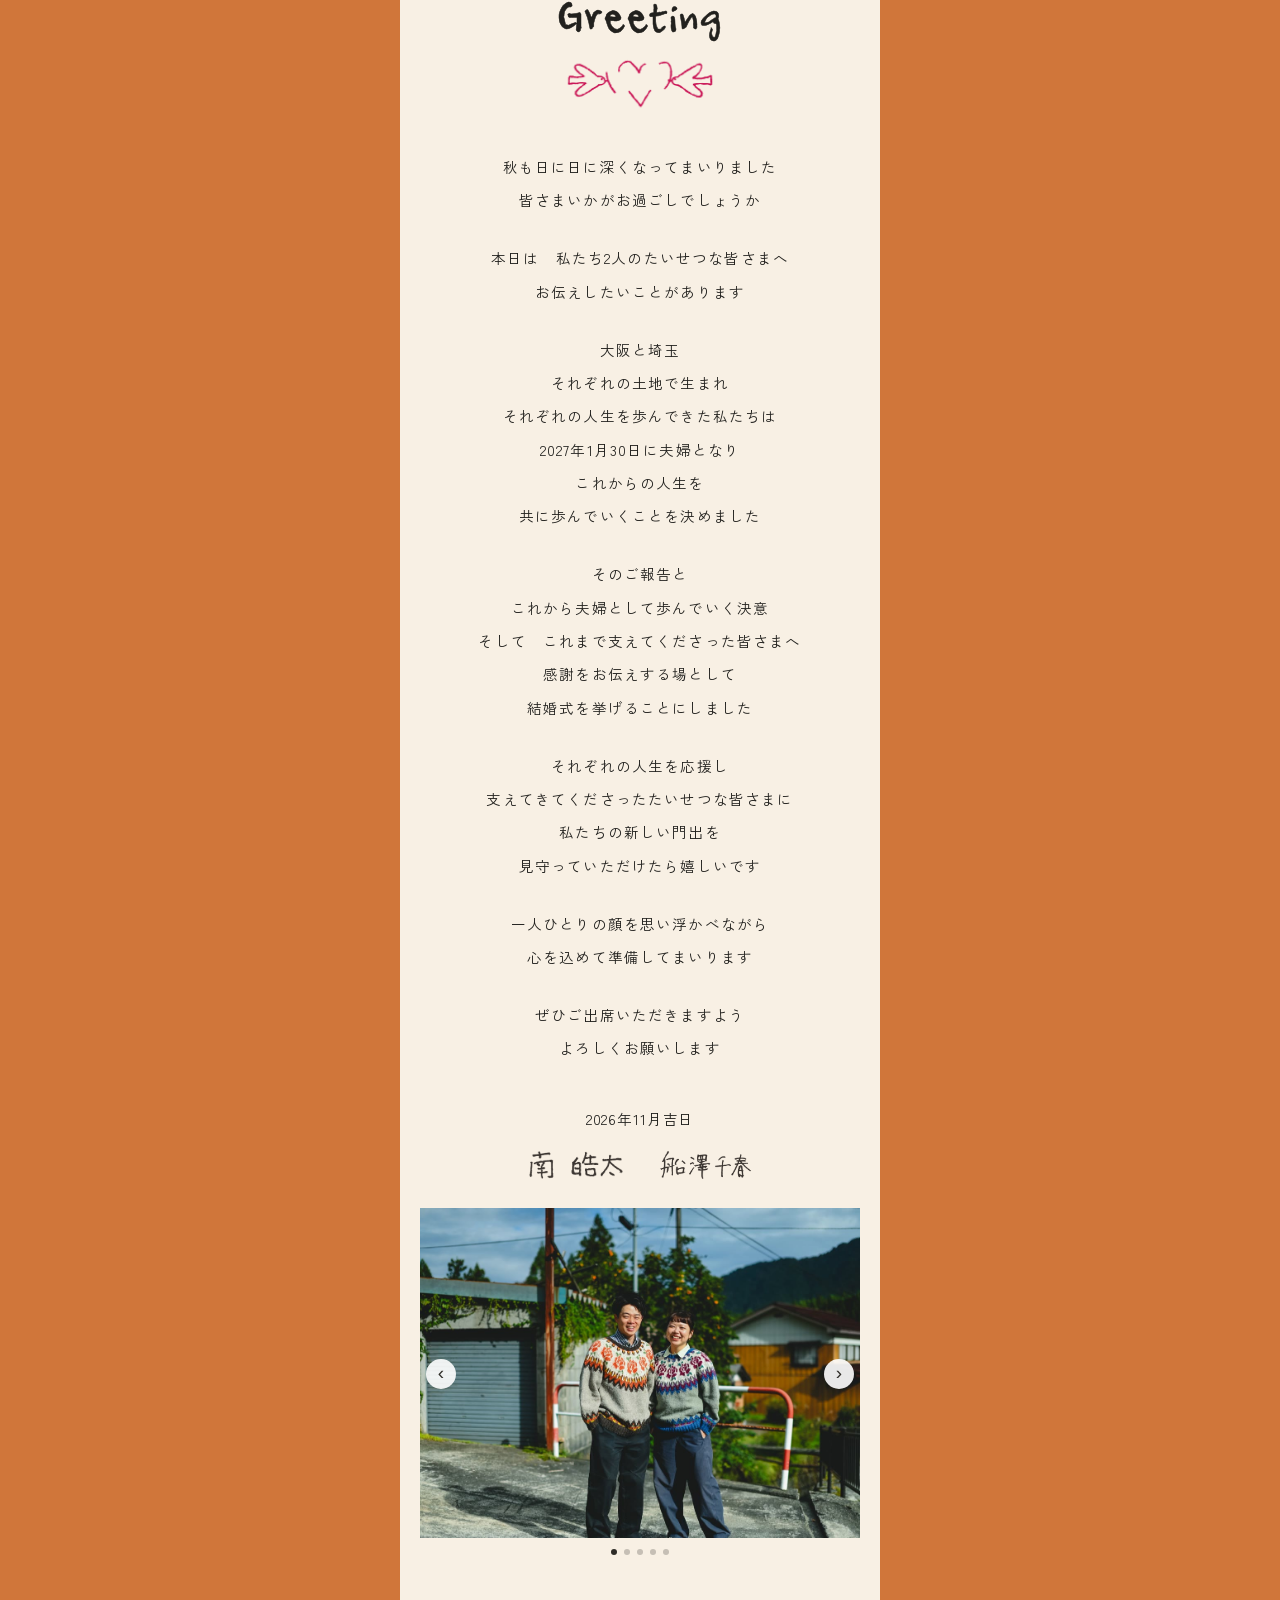
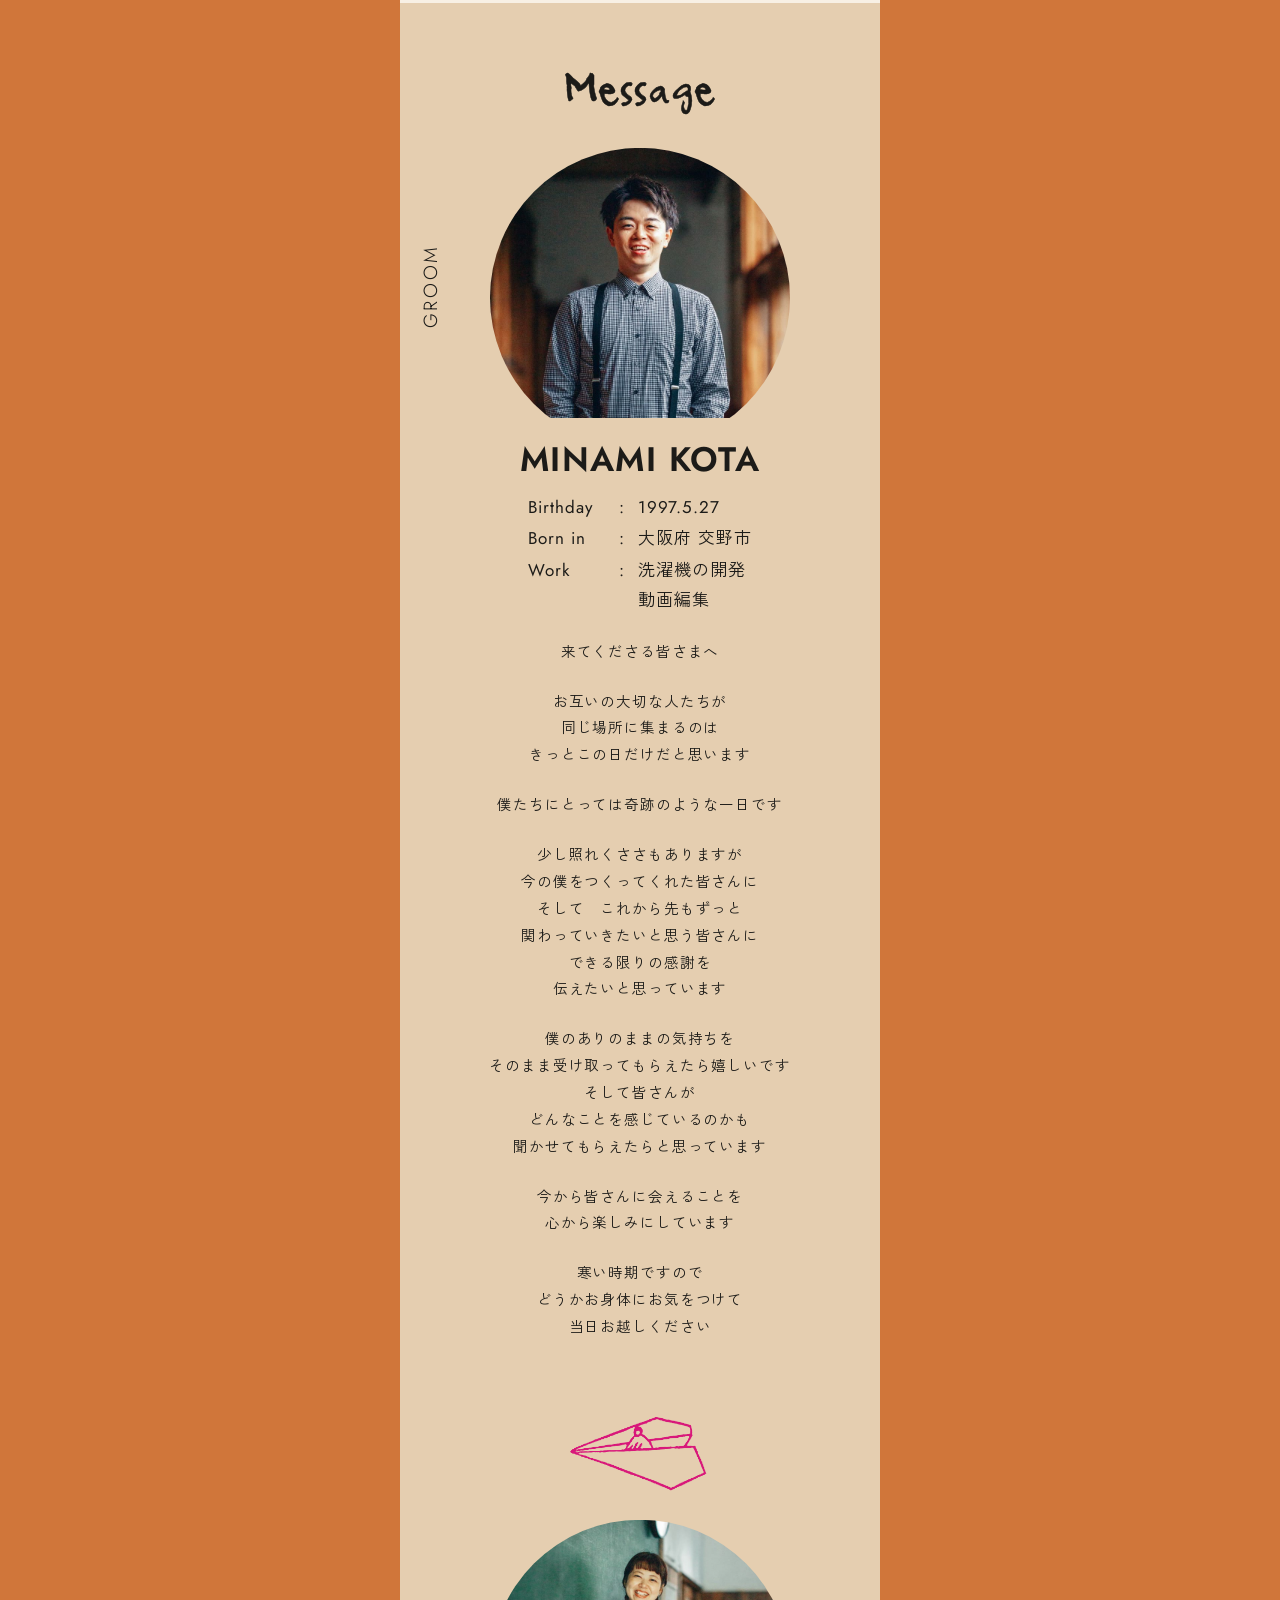
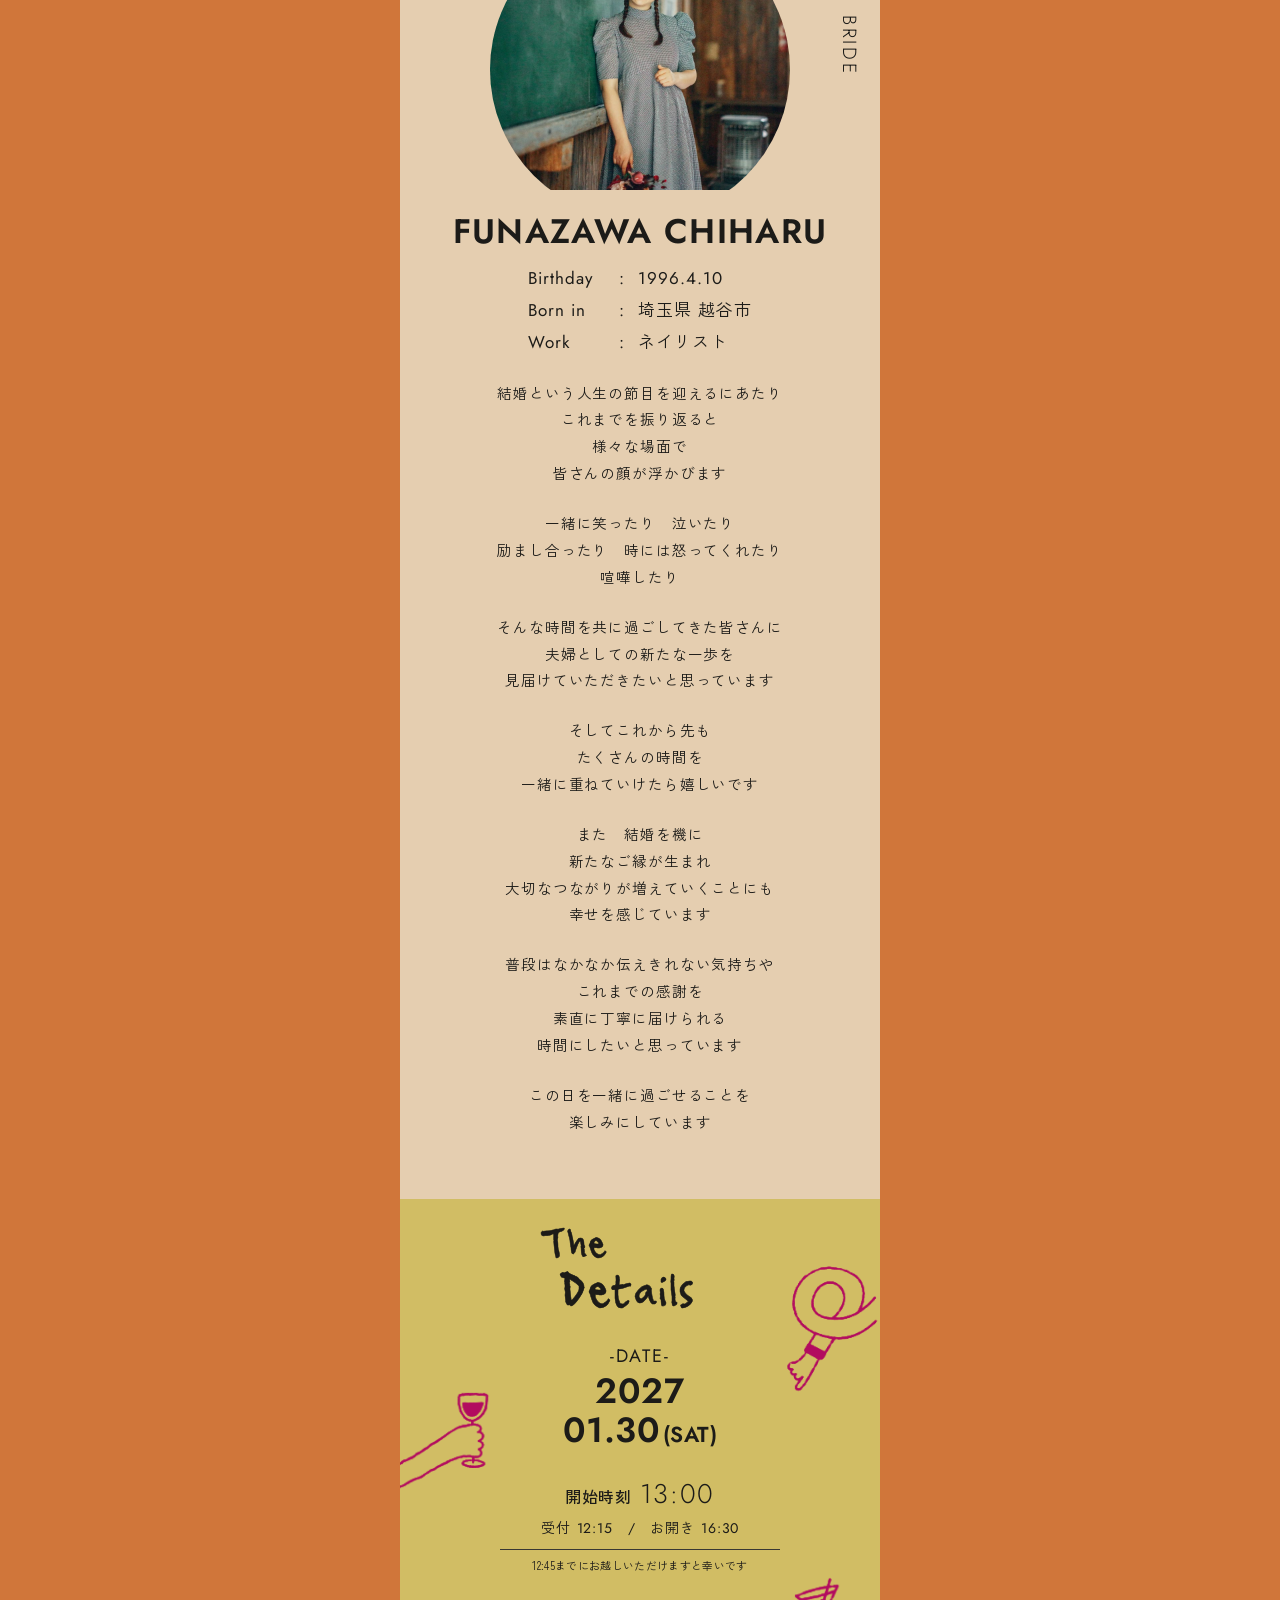
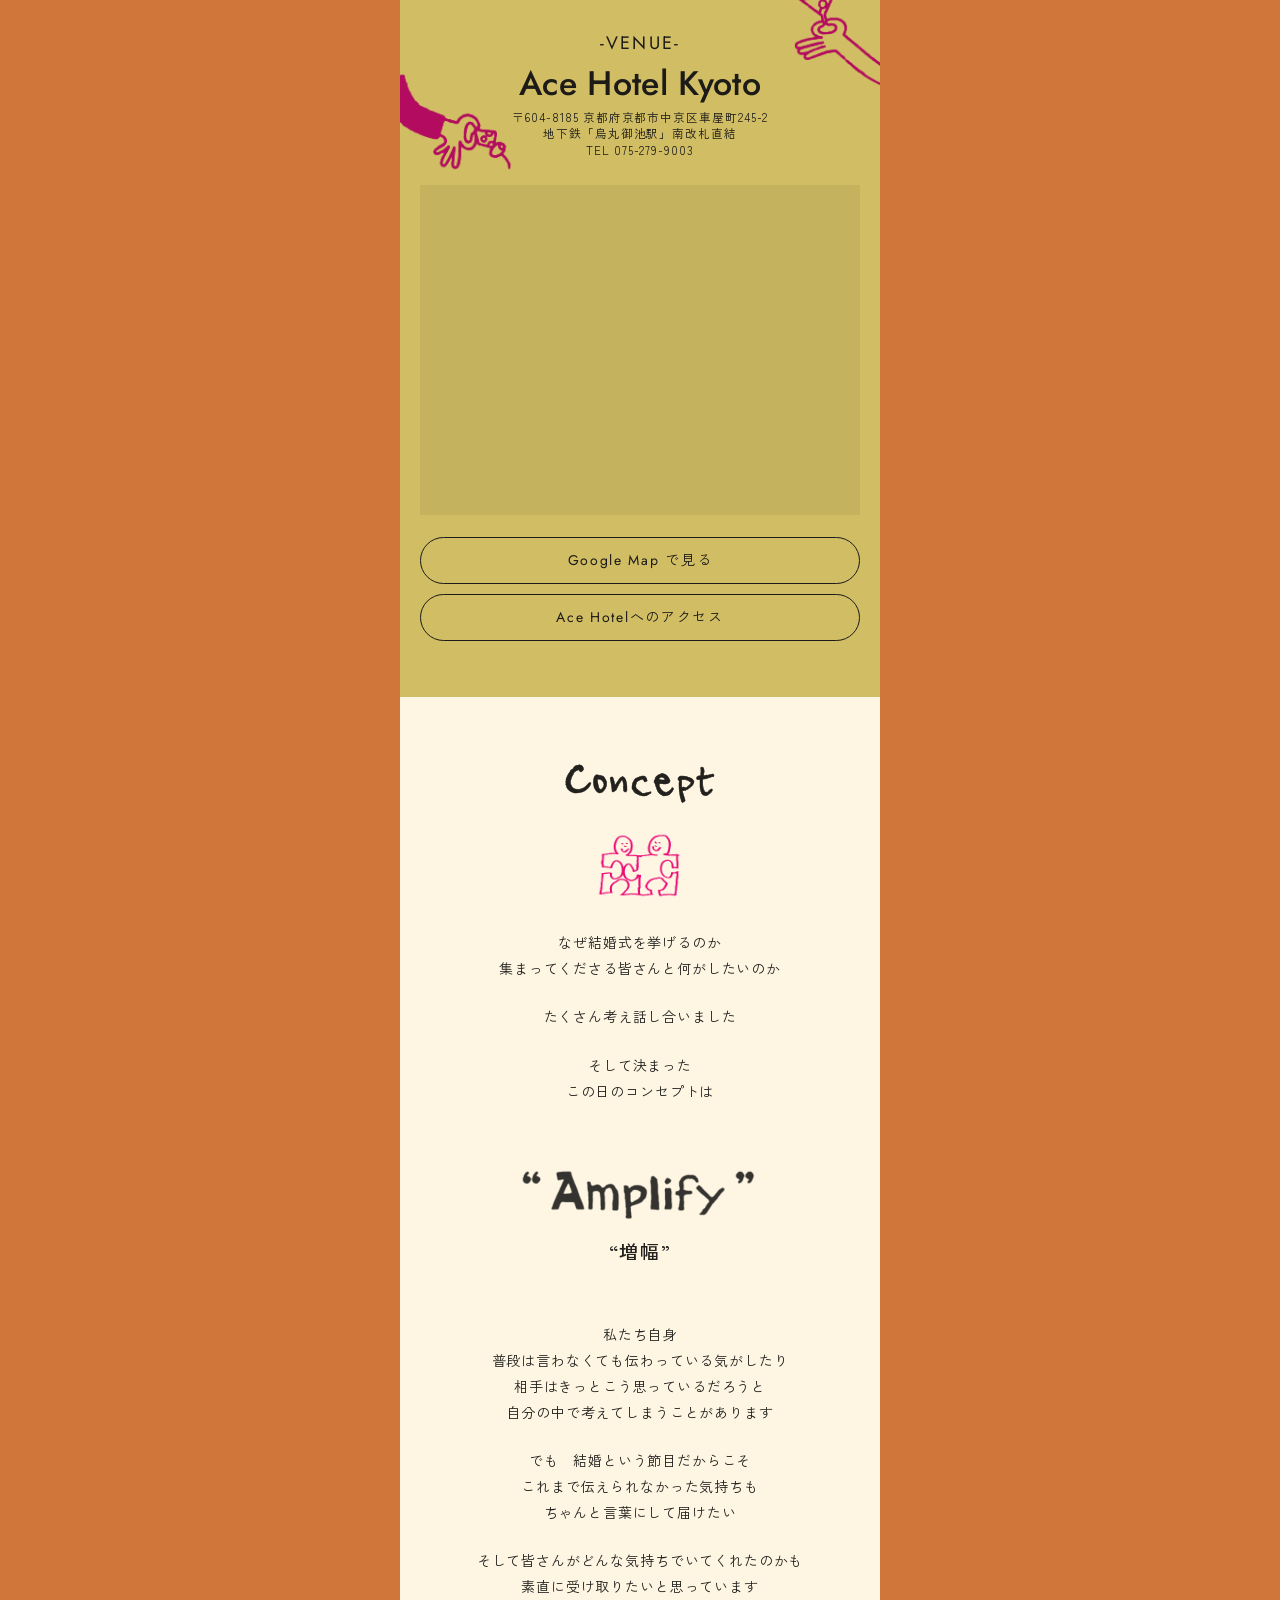
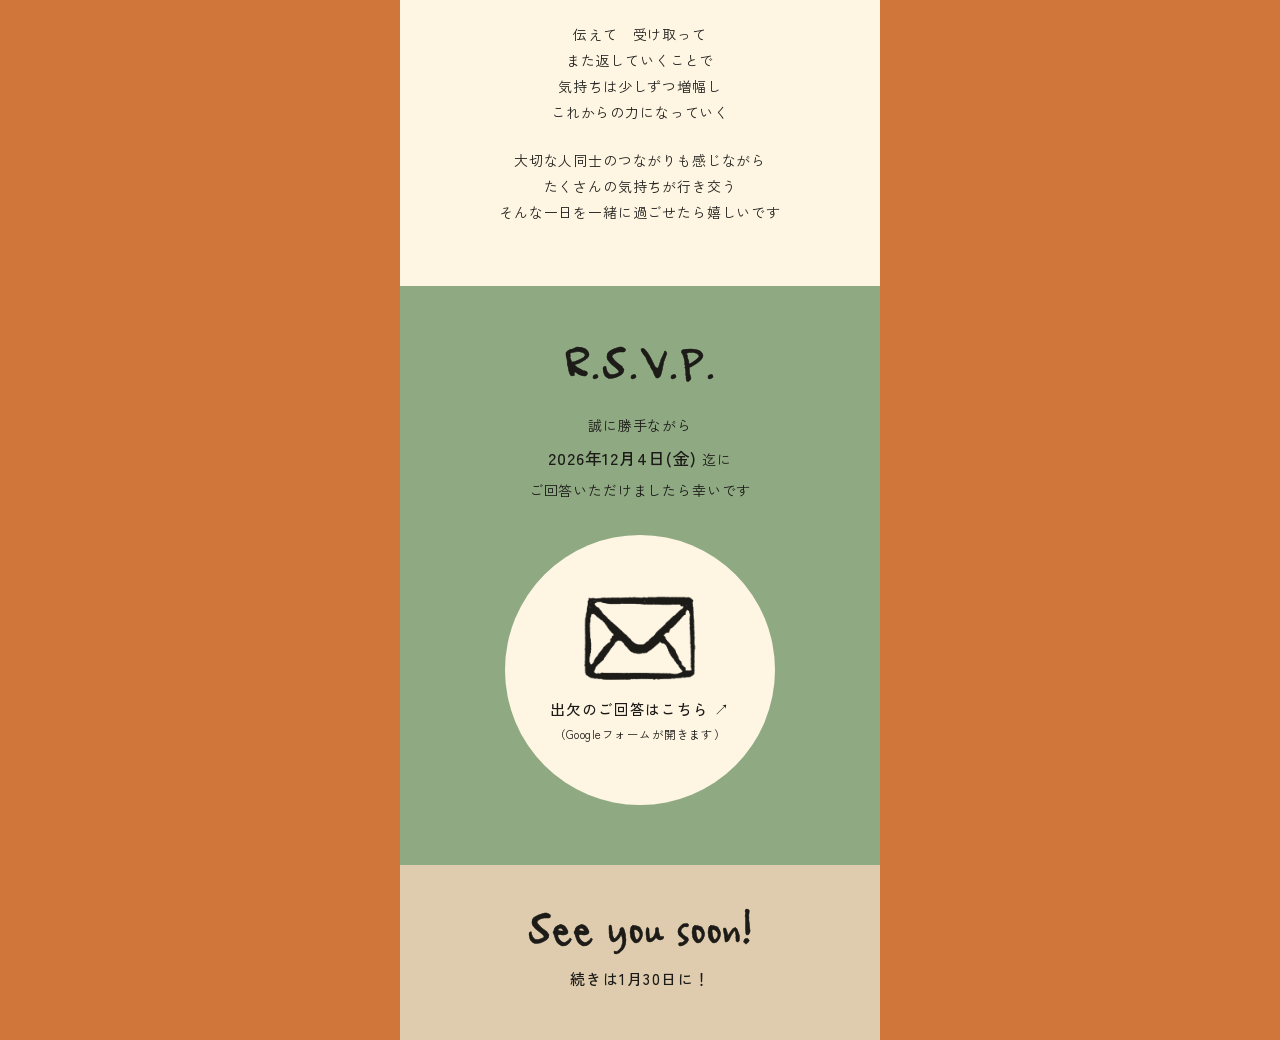
==== commit bb3c2c25: "Add files via upload" ====
--- a/pattern4.html
+++ b/pattern4.html
@@ -15,7 +15,7 @@
       rel="stylesheet"
     />
     <link rel="preload" as="font" type="font/ttf" href="assets/ampersand.ttf" crossorigin />
-        <link rel="stylesheet" href="pattern4.css?v=p4o" />
+        <link rel="stylesheet" href="pattern4.css?v=p4p" />
     <script>document.documentElement.classList.add("js");</script>
   </head>
 
--- a/pattern4.css
+++ b/pattern4.css
@@ -1304,3 +1304,20 @@
 .hero__frame img { position: absolute; max-width: none; height: auto; }
 .hero__std-img  { left: -6.667%; top: -18.025%; width: 116.735%; }
 .hero__date-img { left: 58.912%; top: 80.344%;  width: 49.524%; }
+
+/* ===== 2026-11-13 修正 ===== */
+/* トップの写真を約15%大きく(縦横比はそのまま・中央)。上端の位置は今のまま、下に伸ばす */
+.hero__video {
+  height: calc(var(--h) * .6471 * 1.15);
+  width: min(76.56cqw * 1.15, calc(var(--h) * .6471 * 1.15 * .6658));
+}
+/* 文字の大きさは変えず、01 30 だけ写真の下端に合わせて下げる(写真の下端にかかる重なり方を今と同じに) */
+.hero__date-img { top: 95.344%; }
+
+/* 各セクションの見出し:疑似の太字をやめて、0.5pxの縁取りだけにする(今より細く) */
+.greet__title, .profile__title, .details__title,
+.concept2__title, .rsvp2__title, .soon__title {
+  font-weight: 400;
+  font-synthesis: none;
+  -webkit-text-stroke: .5px currentColor;
+}
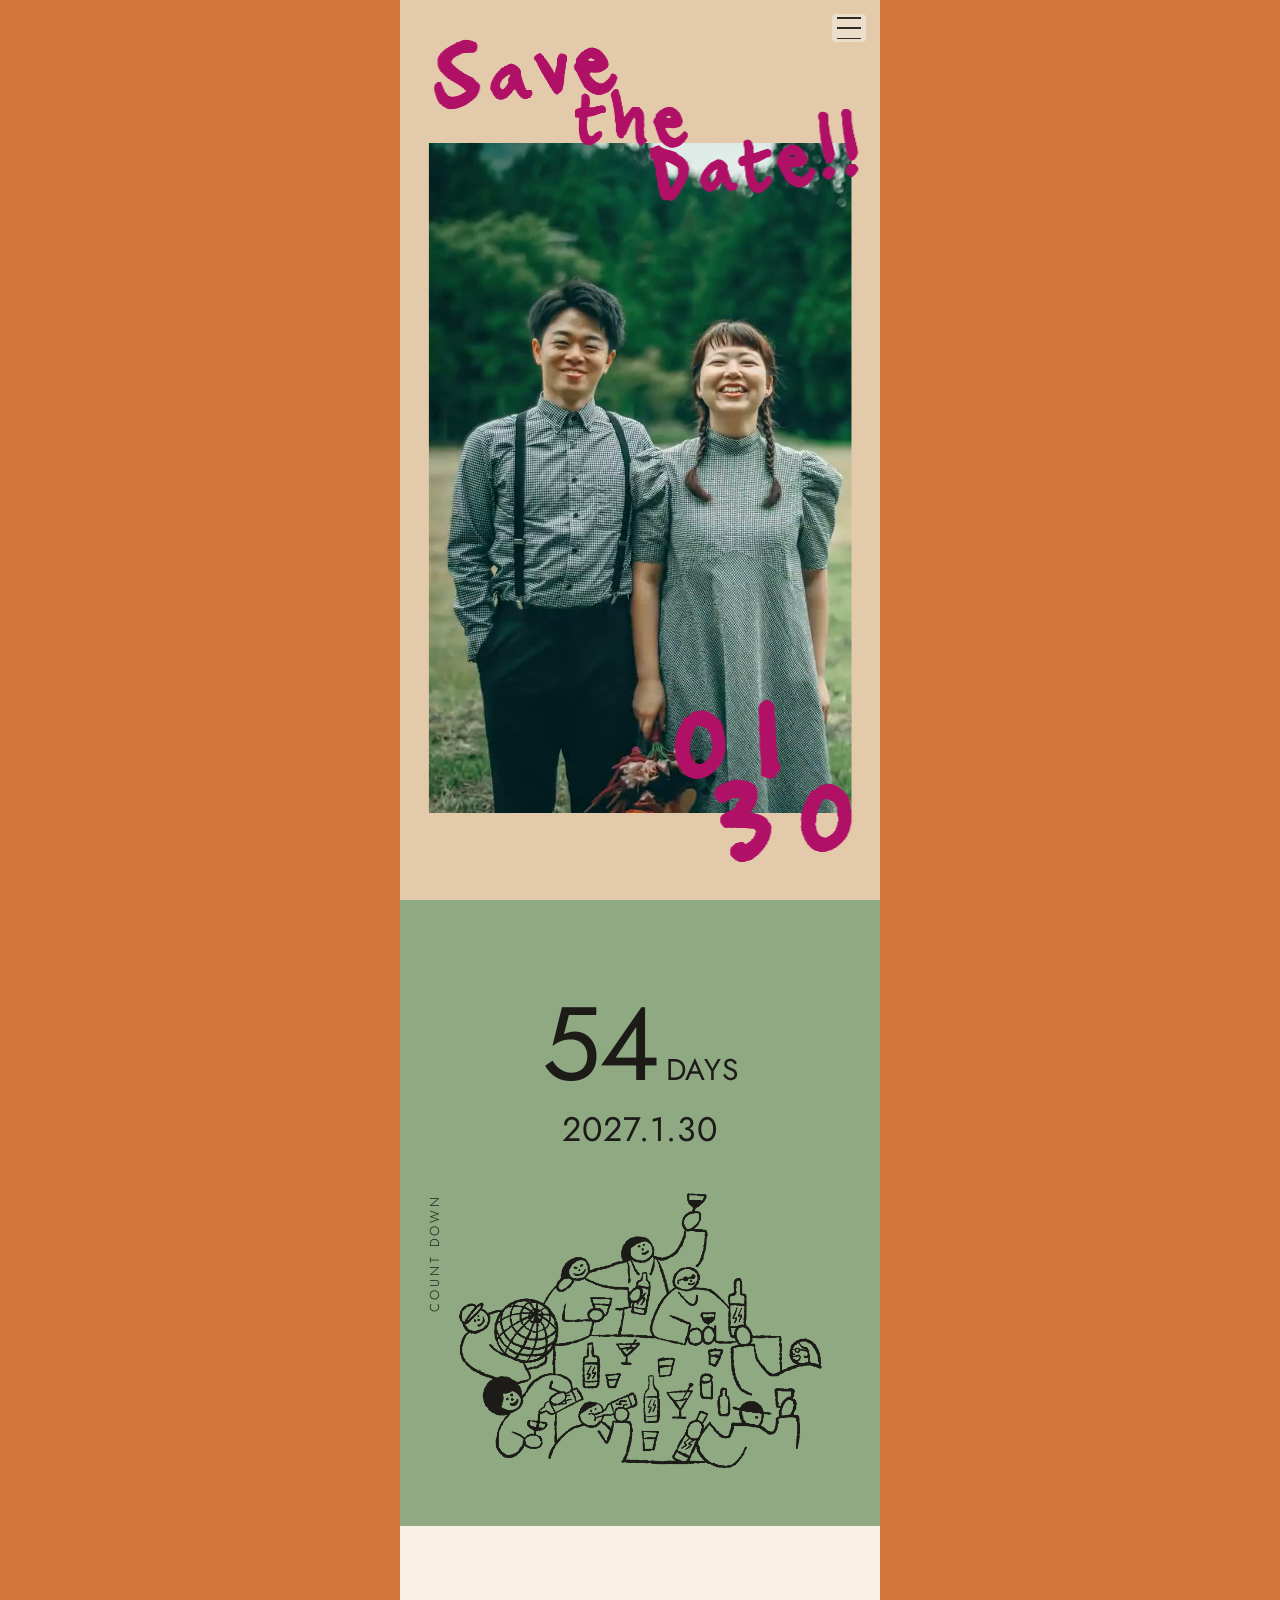
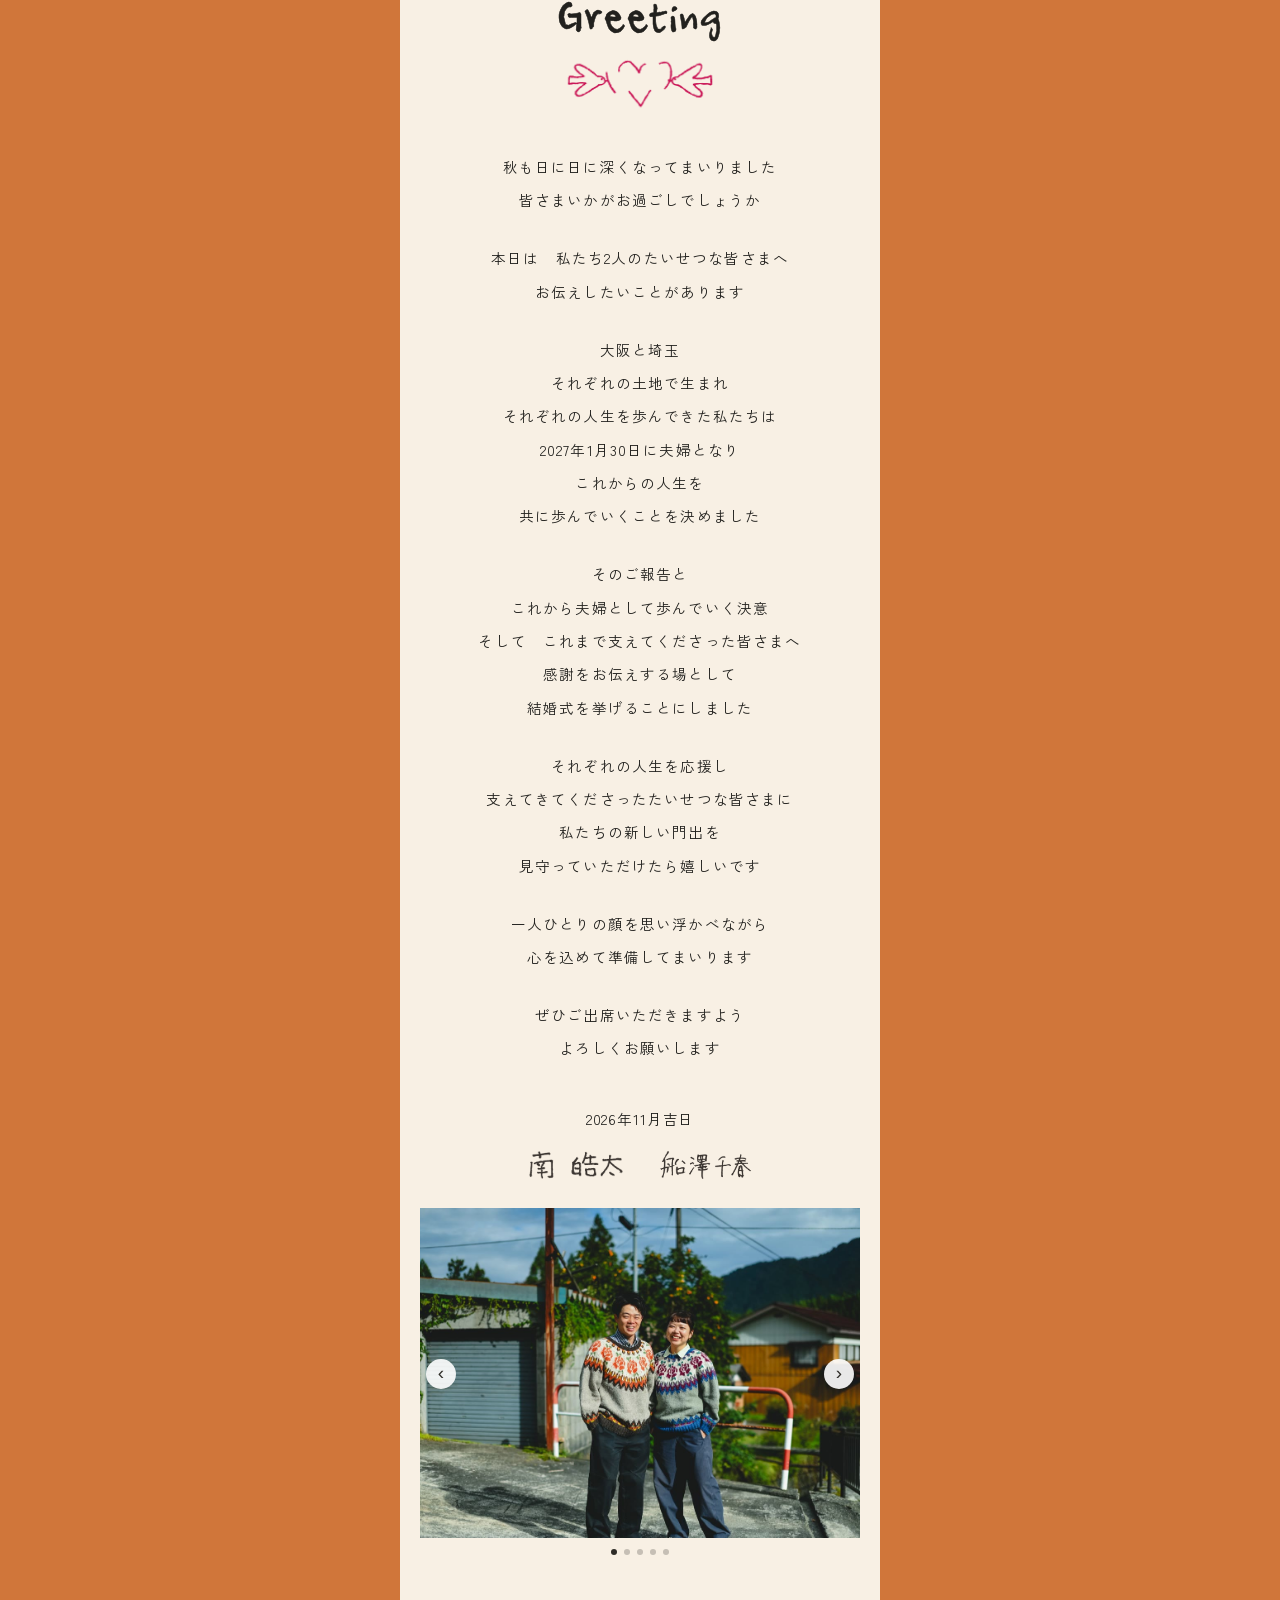
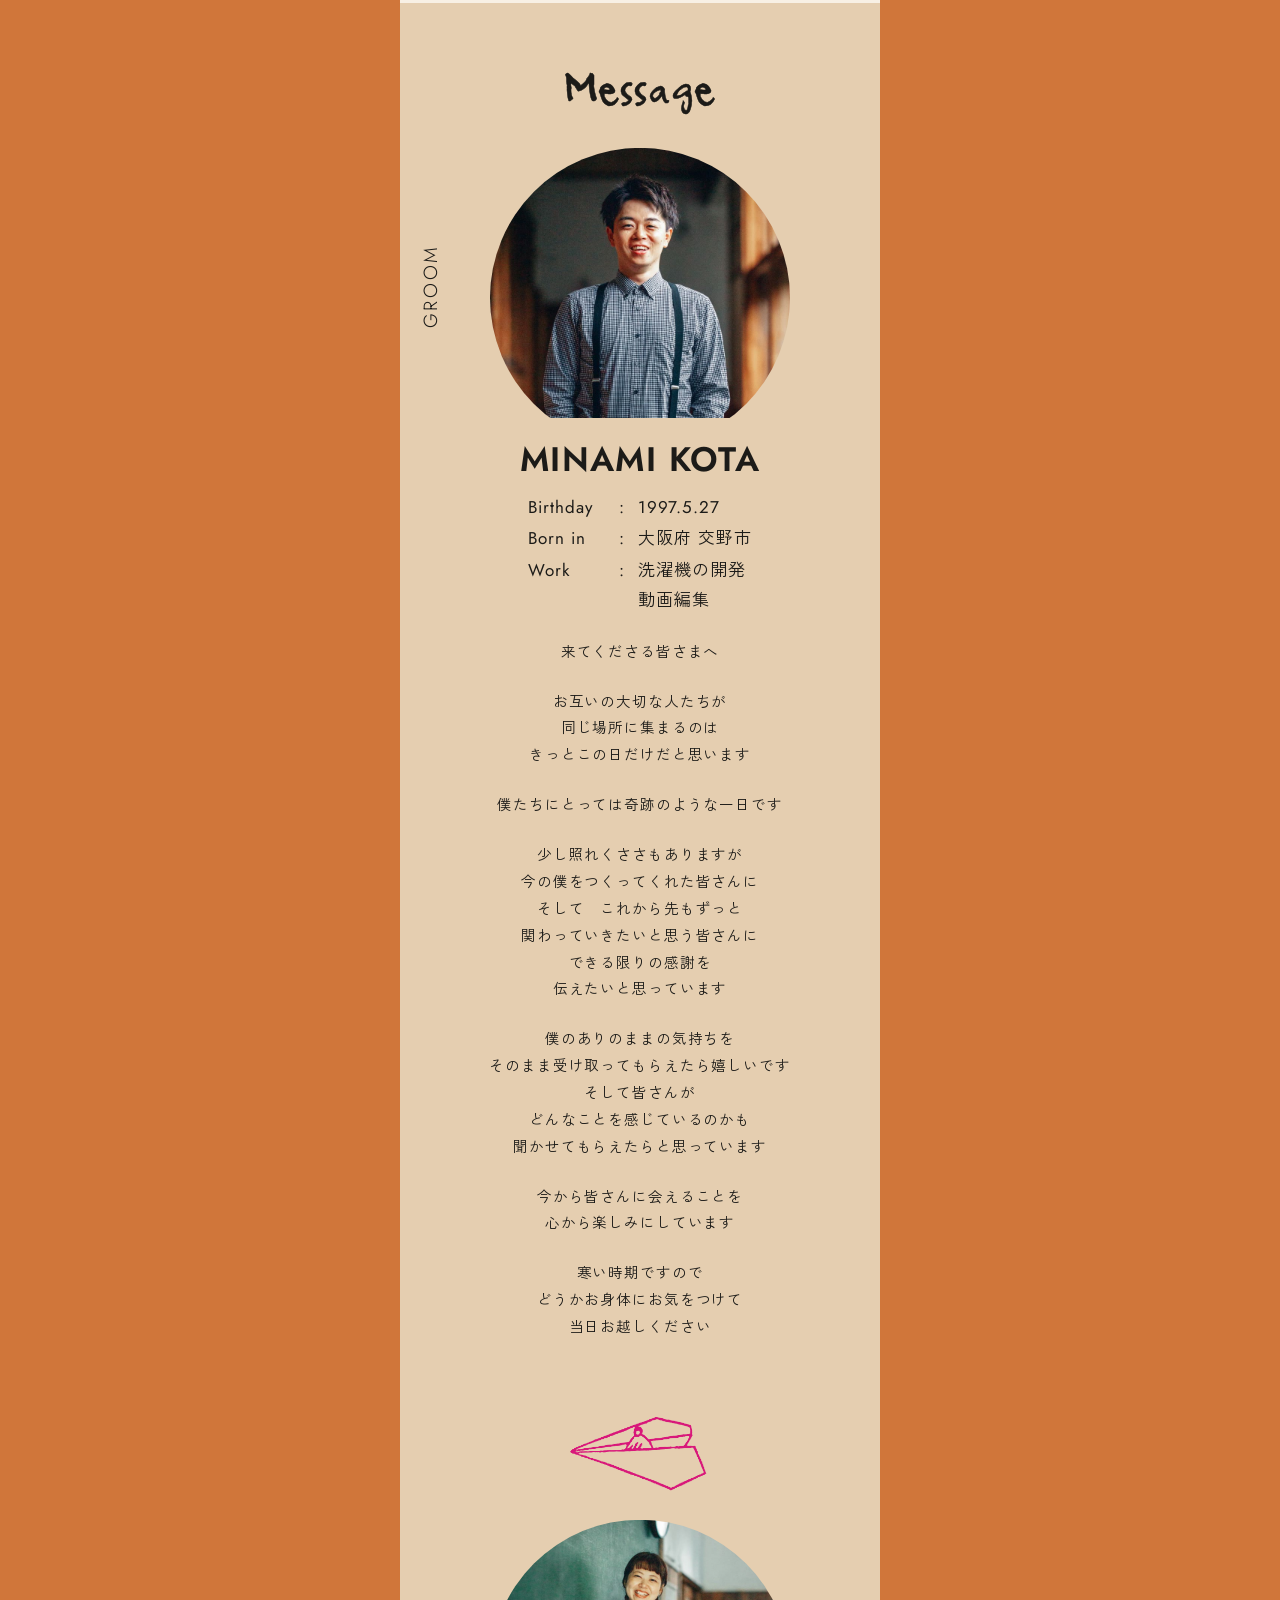
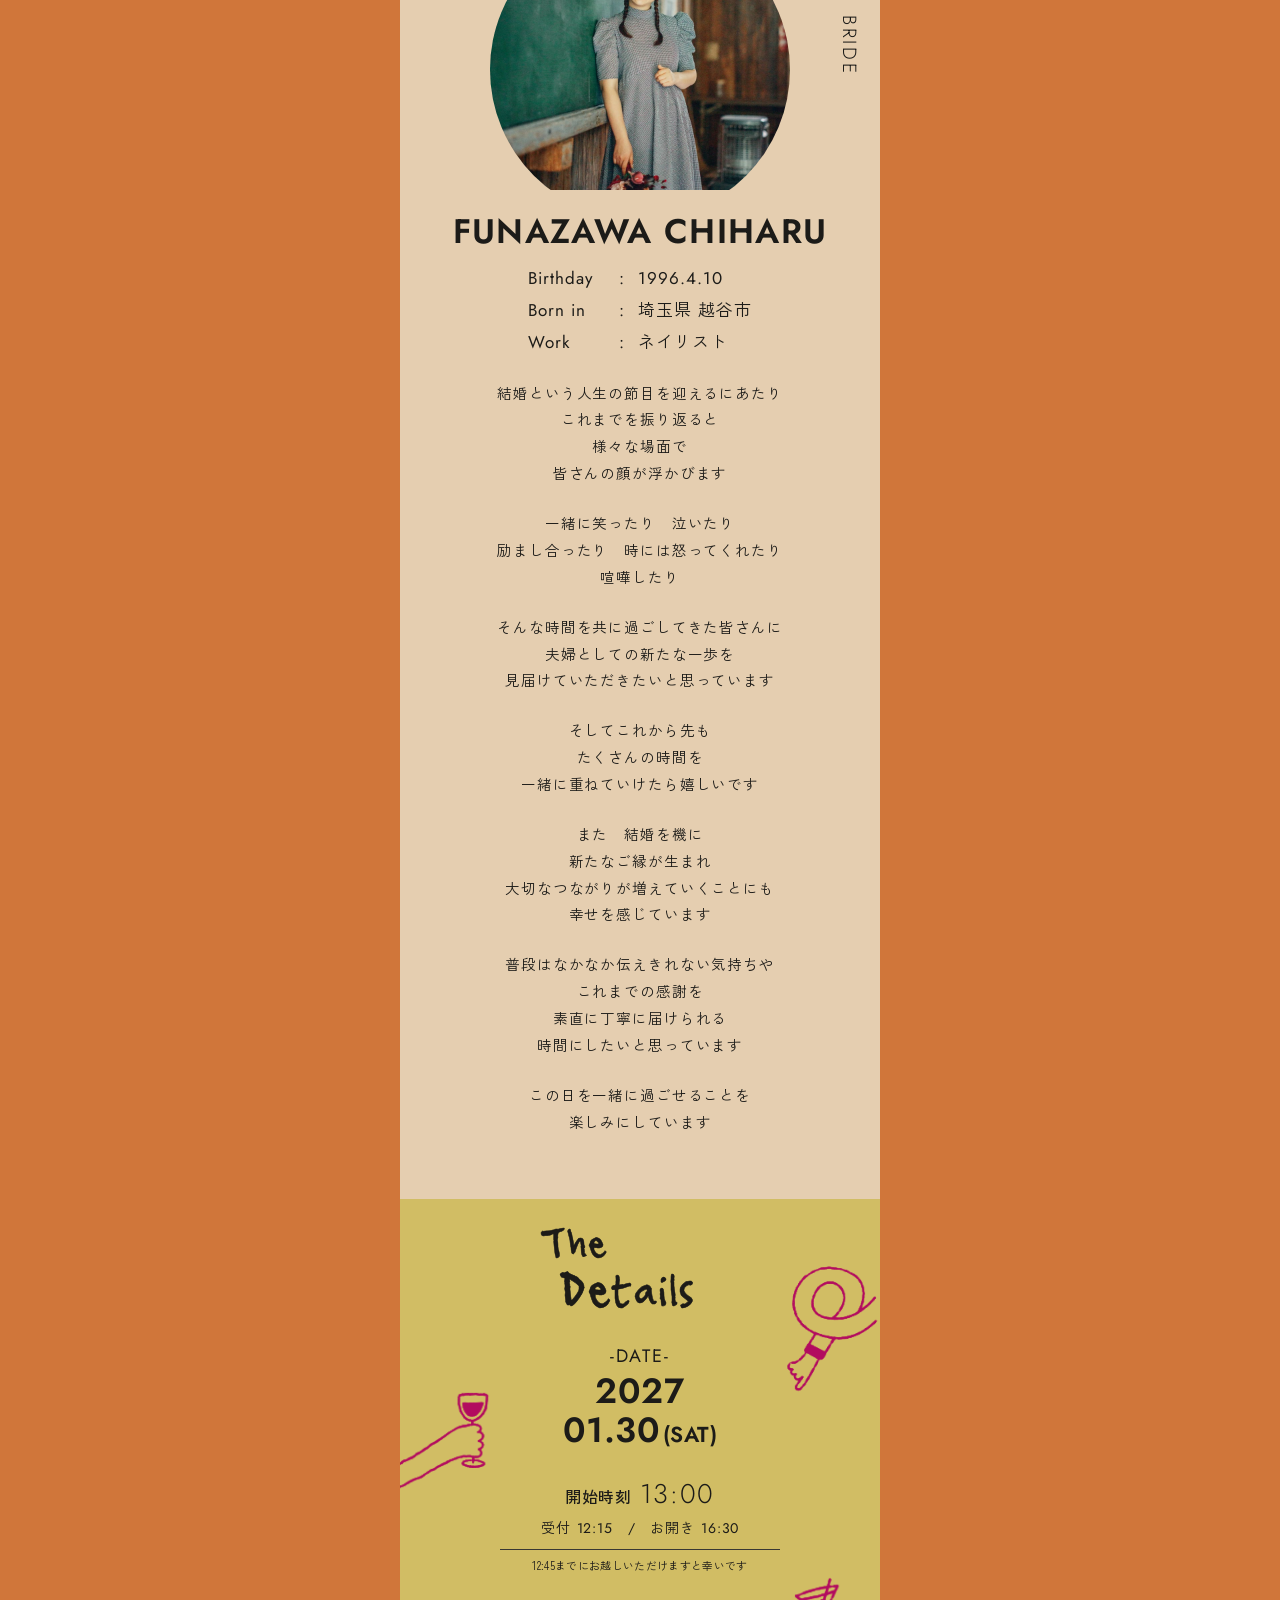
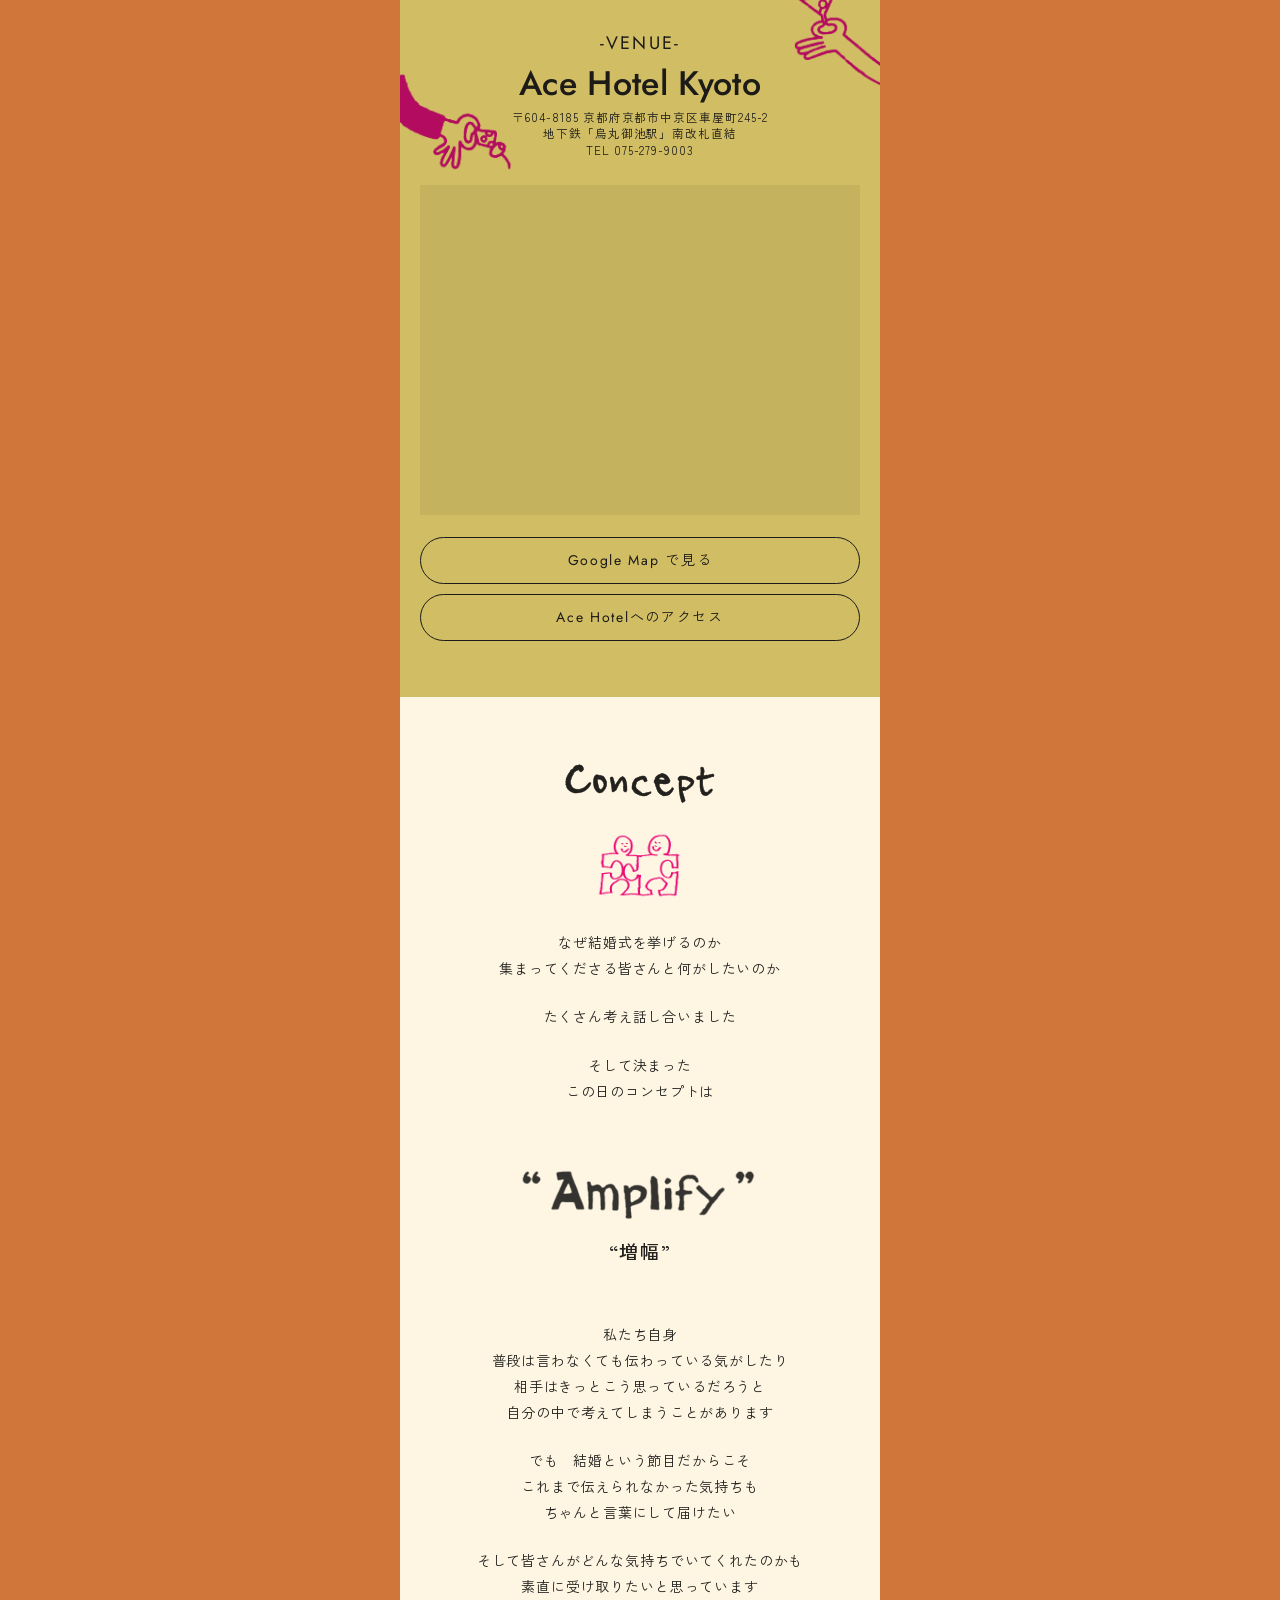
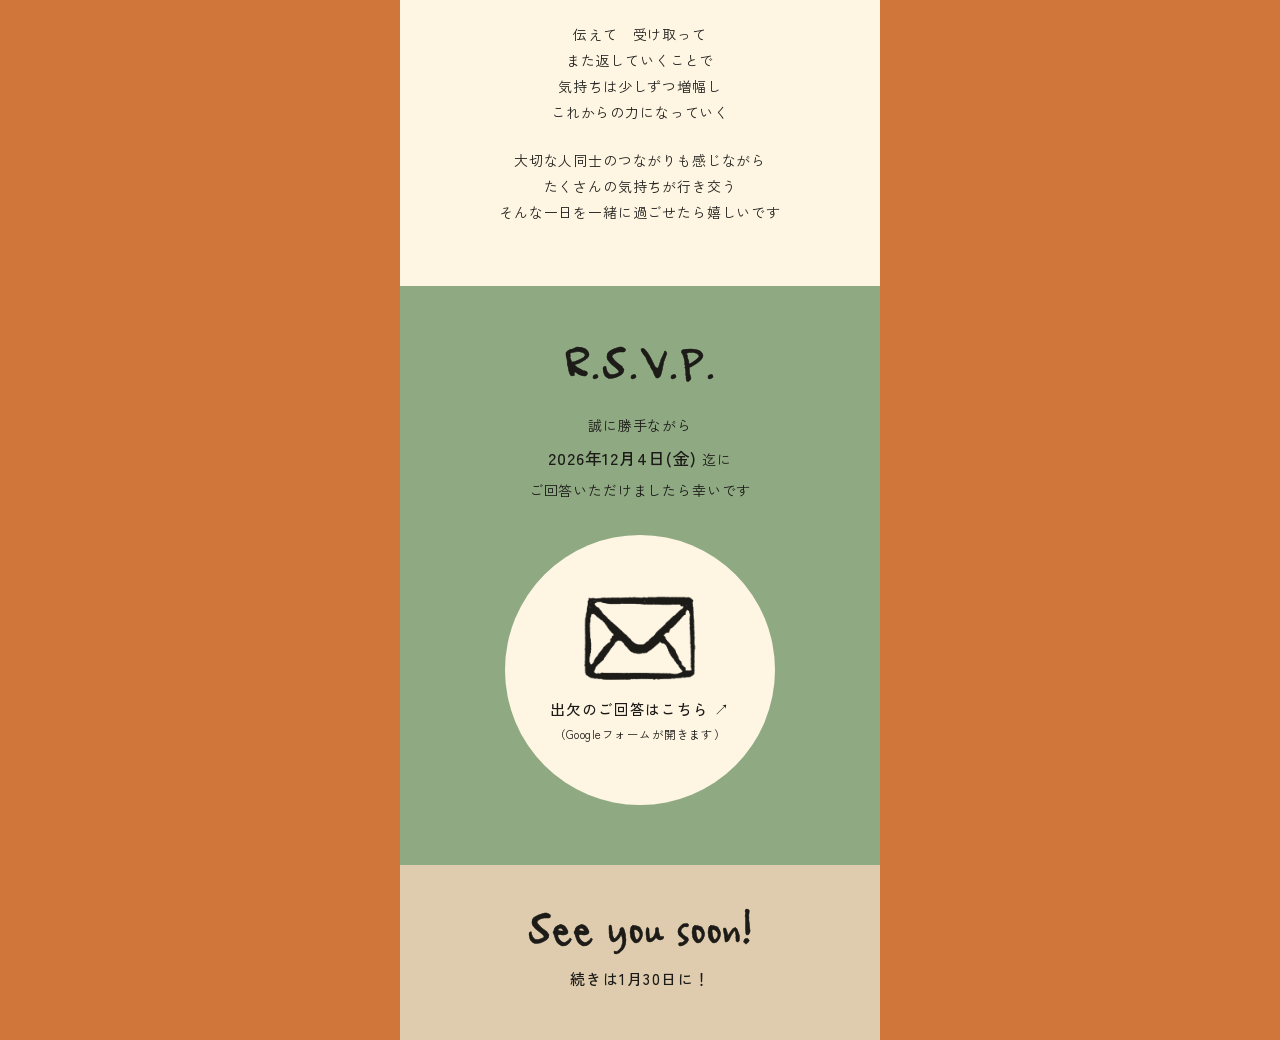
==== commit 4d488bf1: "Add files via upload" ====
--- a/pattern4.html
+++ b/pattern4.html
@@ -15,7 +15,7 @@
       rel="stylesheet"
     />
     <link rel="preload" as="font" type="font/ttf" href="assets/ampersand.ttf" crossorigin />
-        <link rel="stylesheet" href="pattern4.css?v=p4p" />
+        <link rel="stylesheet" href="pattern4.css?v=p4q" />
     <script>document.documentElement.classList.add("js");</script>
   </head>
 
@@ -40,8 +40,8 @@
       <!-- ===== トップ ===== -->
       <section class="hero" id="top" aria-label="ウェルカムページ">
         <div class="hero__video">
-          <video autoplay muted loop playsinline preload="auto" poster="assets/hero-poster.jpg?v=20261109" aria-hidden="true">
-            <source src="assets/hero.mp4?v=20261109" type="video/mp4" />
+          <video autoplay muted loop playsinline preload="auto" poster="assets/hero-poster.jpg?v=20261113" aria-hidden="true">
+            <source src="assets/hero.mp4?v=20261113" type="video/mp4" />
           </video>
         </div>
         <h1 class="sr-only">Save the Date!! 1月30日</h1>
--- a/pattern4.css
+++ b/pattern4.css
@@ -150,7 +150,7 @@
   width: min(80cqw, calc(var(--h) * .69 * .66));
   transform: translateX(-50%);
   overflow: hidden;
-  background: #9fa79a url("assets/hero-poster.jpg?v=20261102d") center / cover;
+  background: #9fa79a url("assets/hero-poster.jpg?v=20261113") center / cover;
 }
 
 .hero__video video {
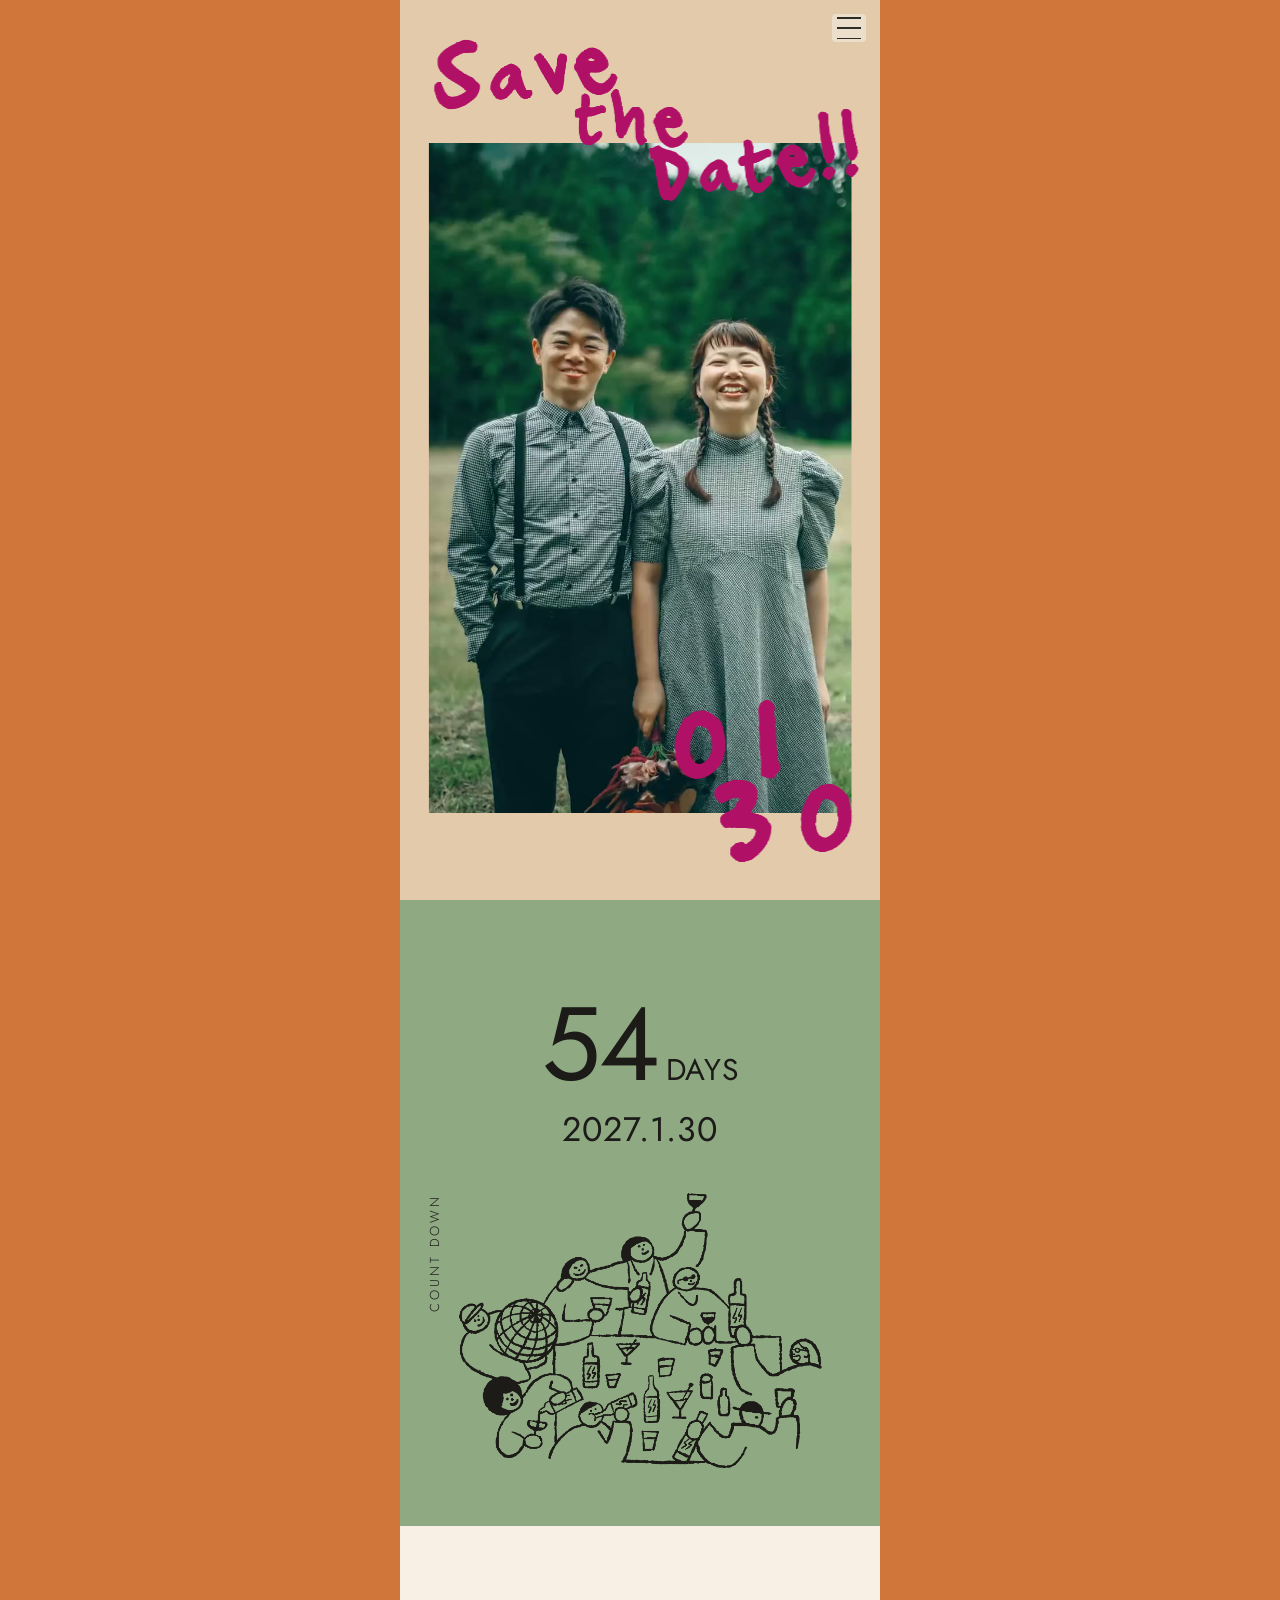
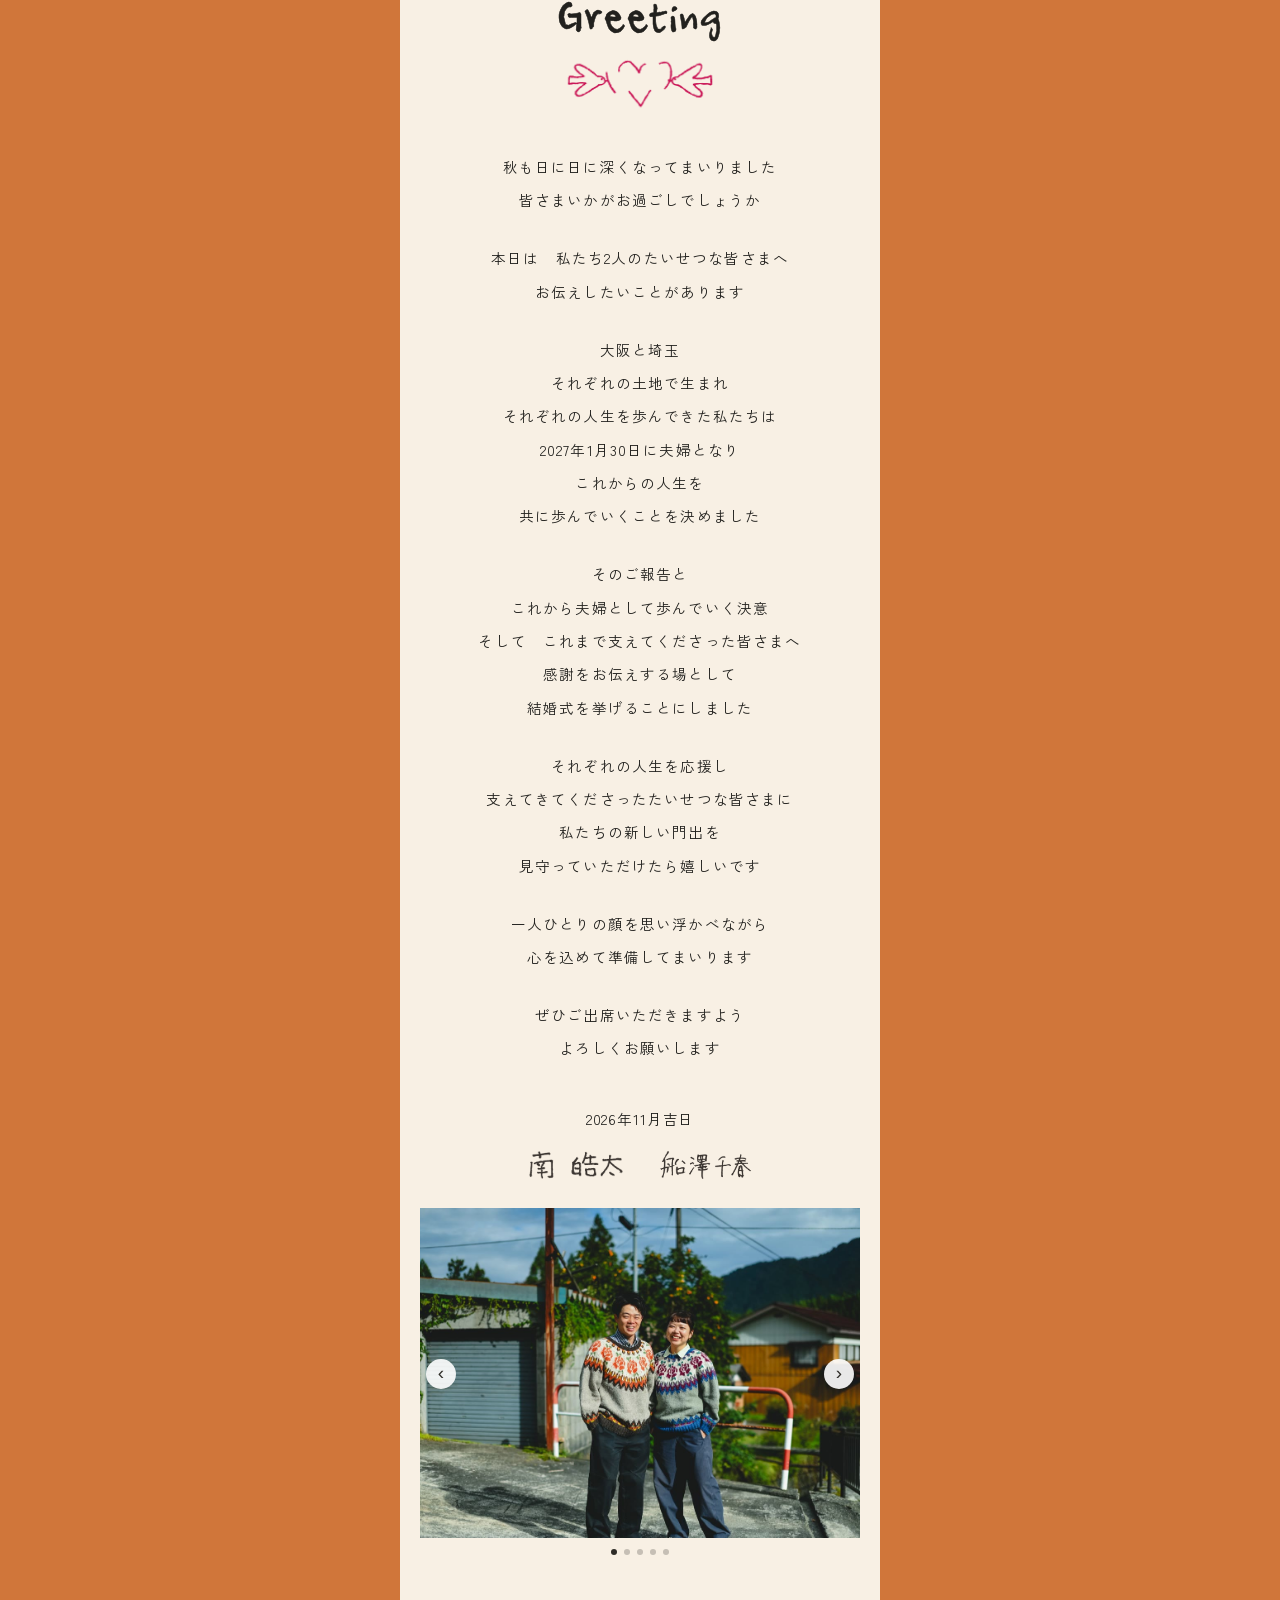
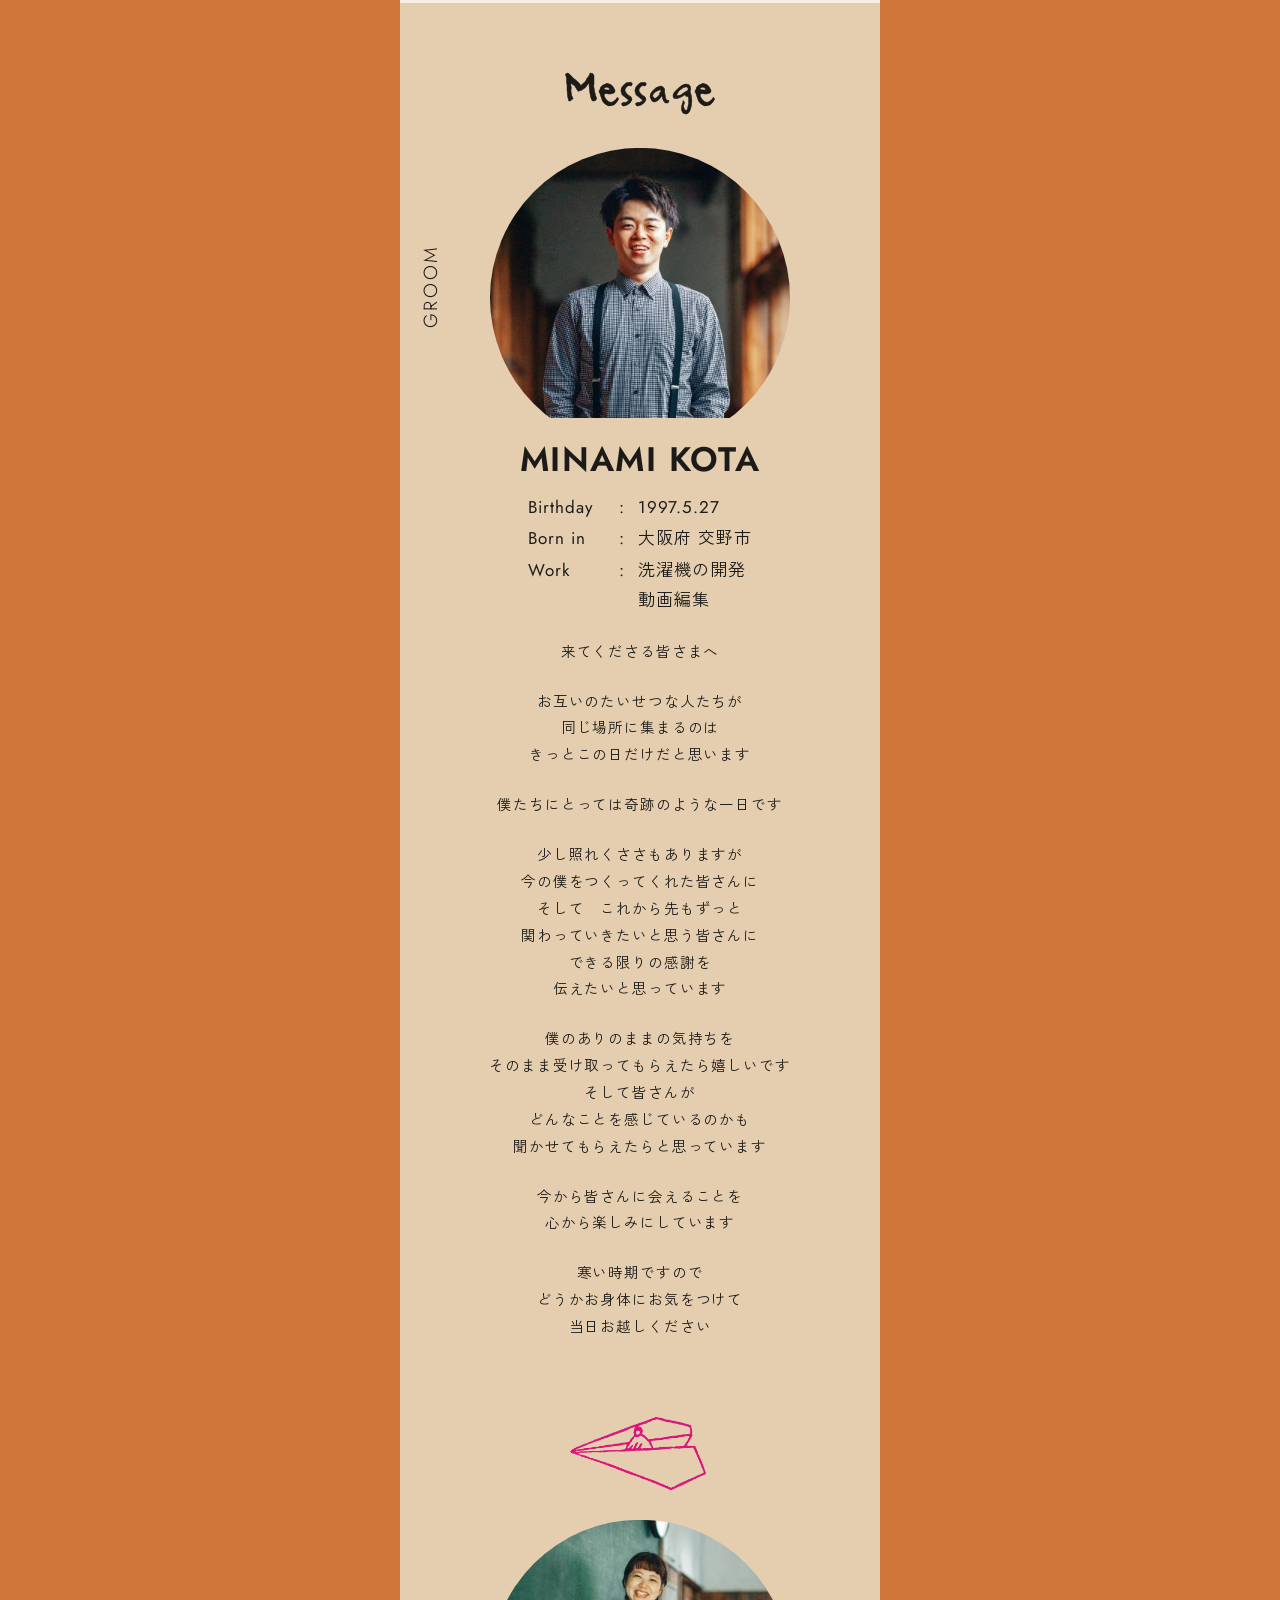
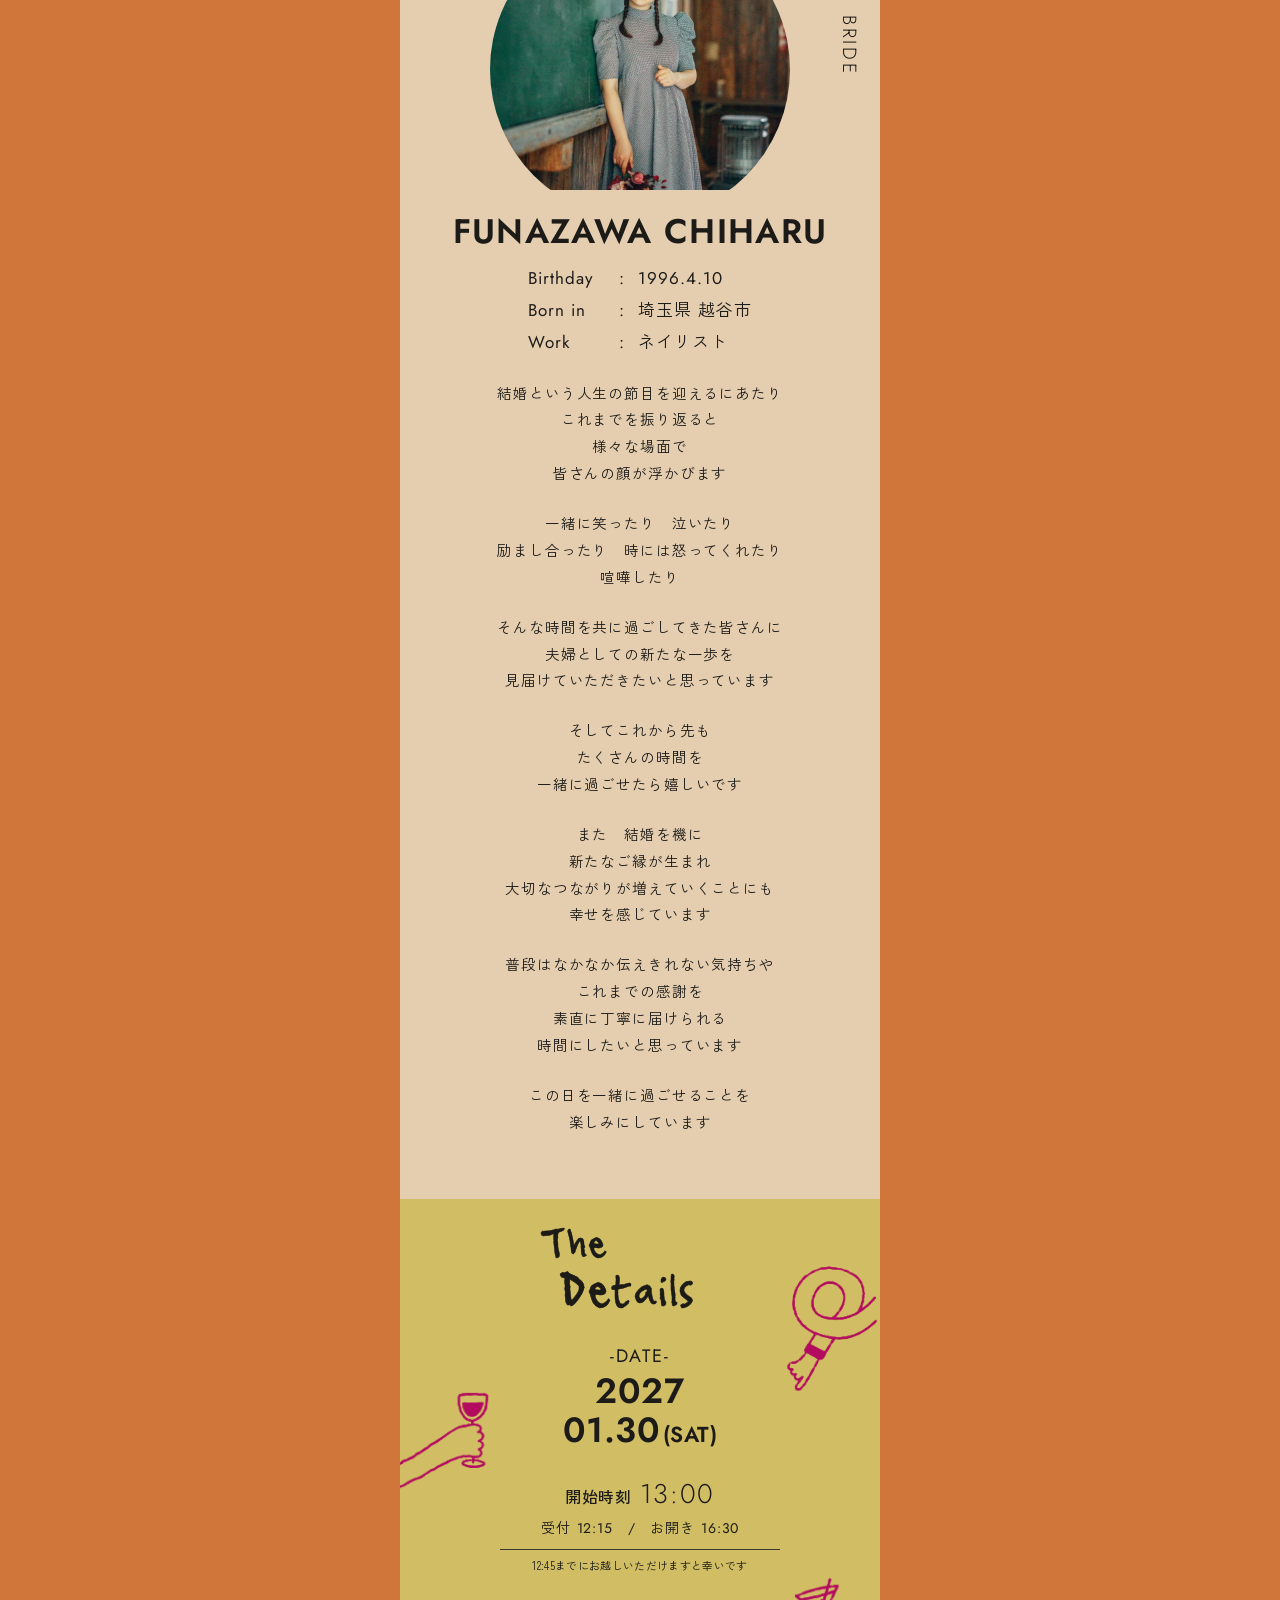
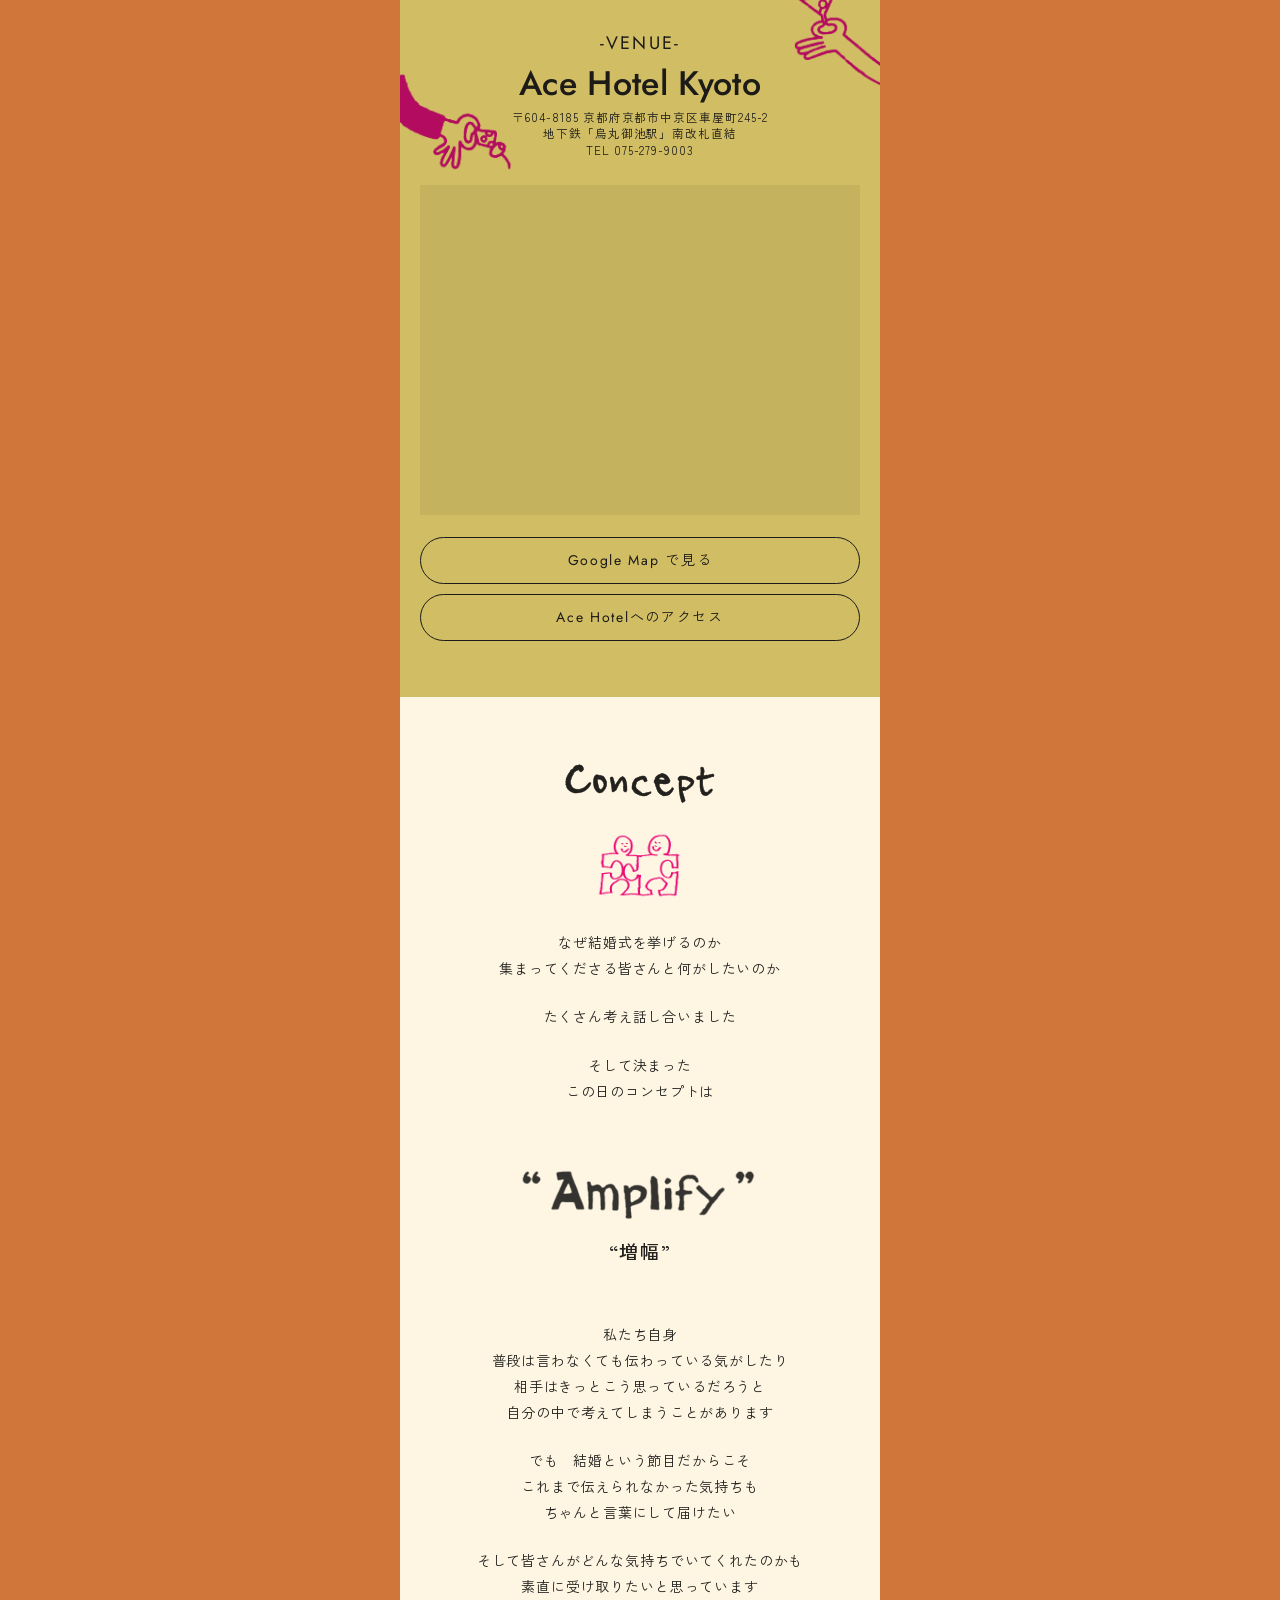
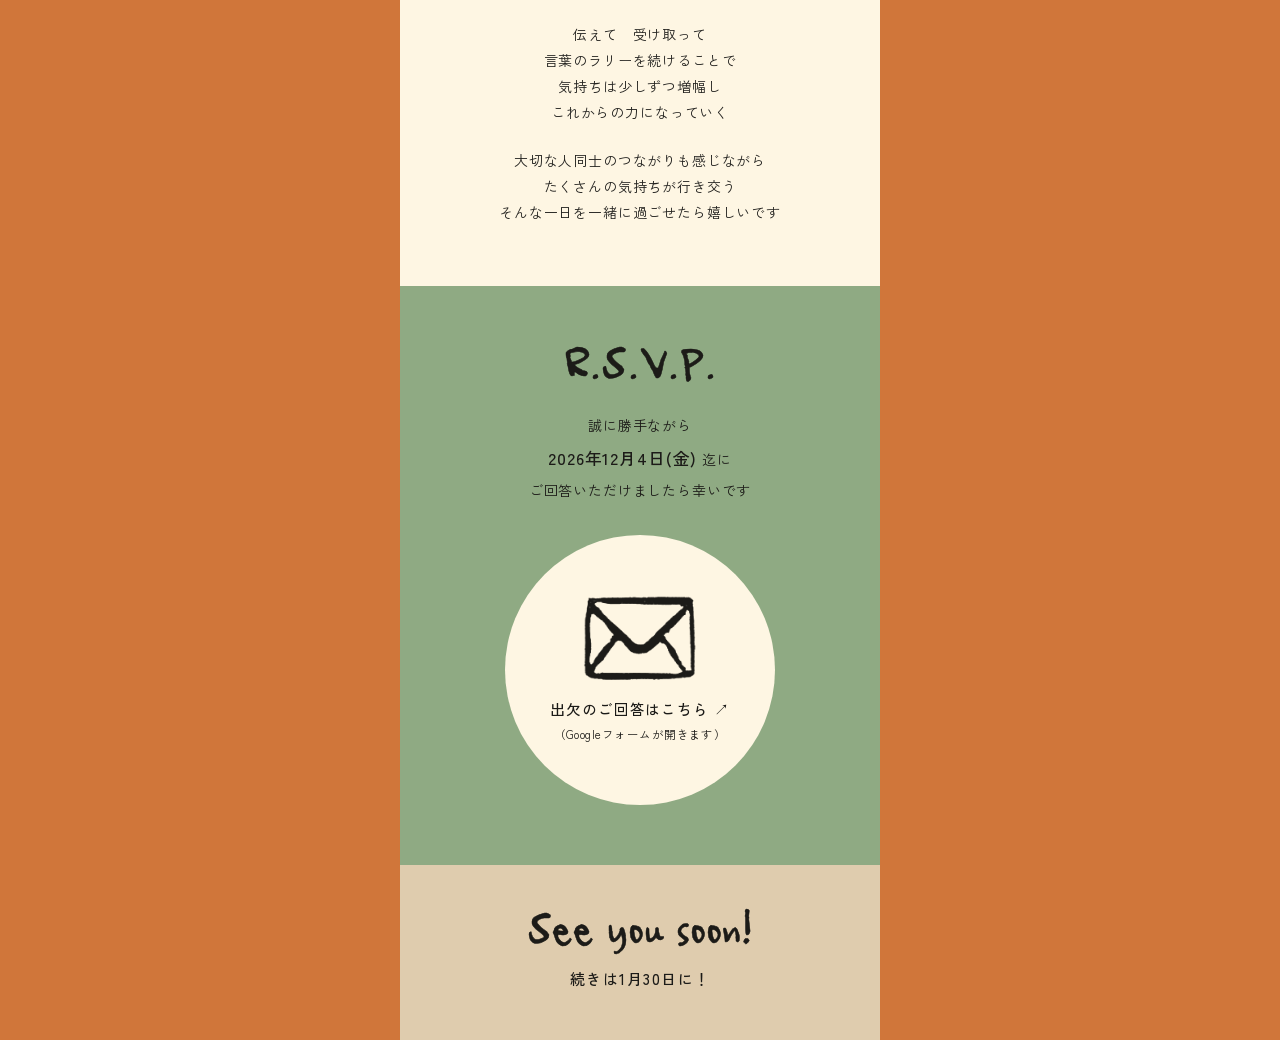
==== commit 9ed4160c: "Add files via upload" ====
--- a/pattern4.html
+++ b/pattern4.html
@@ -15,7 +15,7 @@
       rel="stylesheet"
     />
     <link rel="preload" as="font" type="font/ttf" href="assets/ampersand.ttf" crossorigin />
-        <link rel="stylesheet" href="pattern4.css?v=p4q" />
+        <link rel="stylesheet" href="pattern4.css?v=p4r" />
     <script>document.documentElement.classList.add("js");</script>
   </head>
 
@@ -40,8 +40,8 @@
       <!-- ===== トップ ===== -->
       <section class="hero" id="top" aria-label="ウェルカムページ">
         <div class="hero__video">
-          <video autoplay muted loop playsinline preload="auto" poster="assets/hero-poster.jpg?v=20261113" aria-hidden="true">
-            <source src="assets/hero.mp4?v=20261113" type="video/mp4" />
+          <video autoplay muted loop playsinline preload="auto" poster="assets/hero-poster.jpg?v=20261113b" aria-hidden="true">
+            <source src="assets/hero.mp4?v=20261113b" type="video/mp4" />
           </video>
         </div>
         <h1 class="sr-only">Save the Date!! 1月30日</h1>
@@ -147,7 +147,7 @@
               来てくださる皆さまへ
             </p>
             <p data-reveal>
-              お互いの大切な人たちが<br />
+              お互いのたいせつな人たちが<br />
               同じ場所に集まるのは<br />
               きっとこの日だけだと思います
             </p>
@@ -212,7 +212,7 @@
             <p data-reveal>
               そしてこれから先も<br />
               たくさんの時間を<br />
-              一緒に重ねていけたら嬉しいです
+              一緒に過ごせたら嬉しいです
             </p>
             <p data-reveal>
               また　結婚を機に<br />
@@ -318,7 +318,7 @@
             </p>
             <p data-reveal>
               伝えて　受け取って<br />
-              また返していくことで<br />
+              言葉のラリーを続けることで<br />
               気持ちは少しずつ増幅し<br />
               これからの力になっていく
             </p>
@@ -338,7 +338,7 @@
           <strong>2026年12月4日(金)</strong> 迄に<br />
           ご回答いただけましたら幸いです
         </p>
-        <a class="rsvp2__circle" href="https://docs.google.com/forms/d/e/1FAIpQLSceiTQsxJZ82voAGPiXna4xVJws0h0hSaHaPVi6BQx3CBKglg/viewform" target="_blank" rel="noreferrer" data-reveal>
+        <a class="rsvp2__circle" href="https://forms.gle/6q3Da2qzNAFoYnfW7" target="_blank" rel="noreferrer" data-reveal>
           <img class="rsvp2__mail" src="assets/p8-mail.png" alt="" />
           <span class="rsvp2__go">出欠のご回答はこちら ↗</span>
           <span class="rsvp2__small">（Googleフォームが開きます）</span>
--- a/pattern4.css
+++ b/pattern4.css
@@ -150,7 +150,7 @@
   width: min(80cqw, calc(var(--h) * .69 * .66));
   transform: translateX(-50%);
   overflow: hidden;
-  background: #9fa79a url("assets/hero-poster.jpg?v=20261113") center / cover;
+  background: #9fa79a url("assets/hero-poster.jpg?v=20261113b") center / cover;
 }
 
 .hero__video video {
